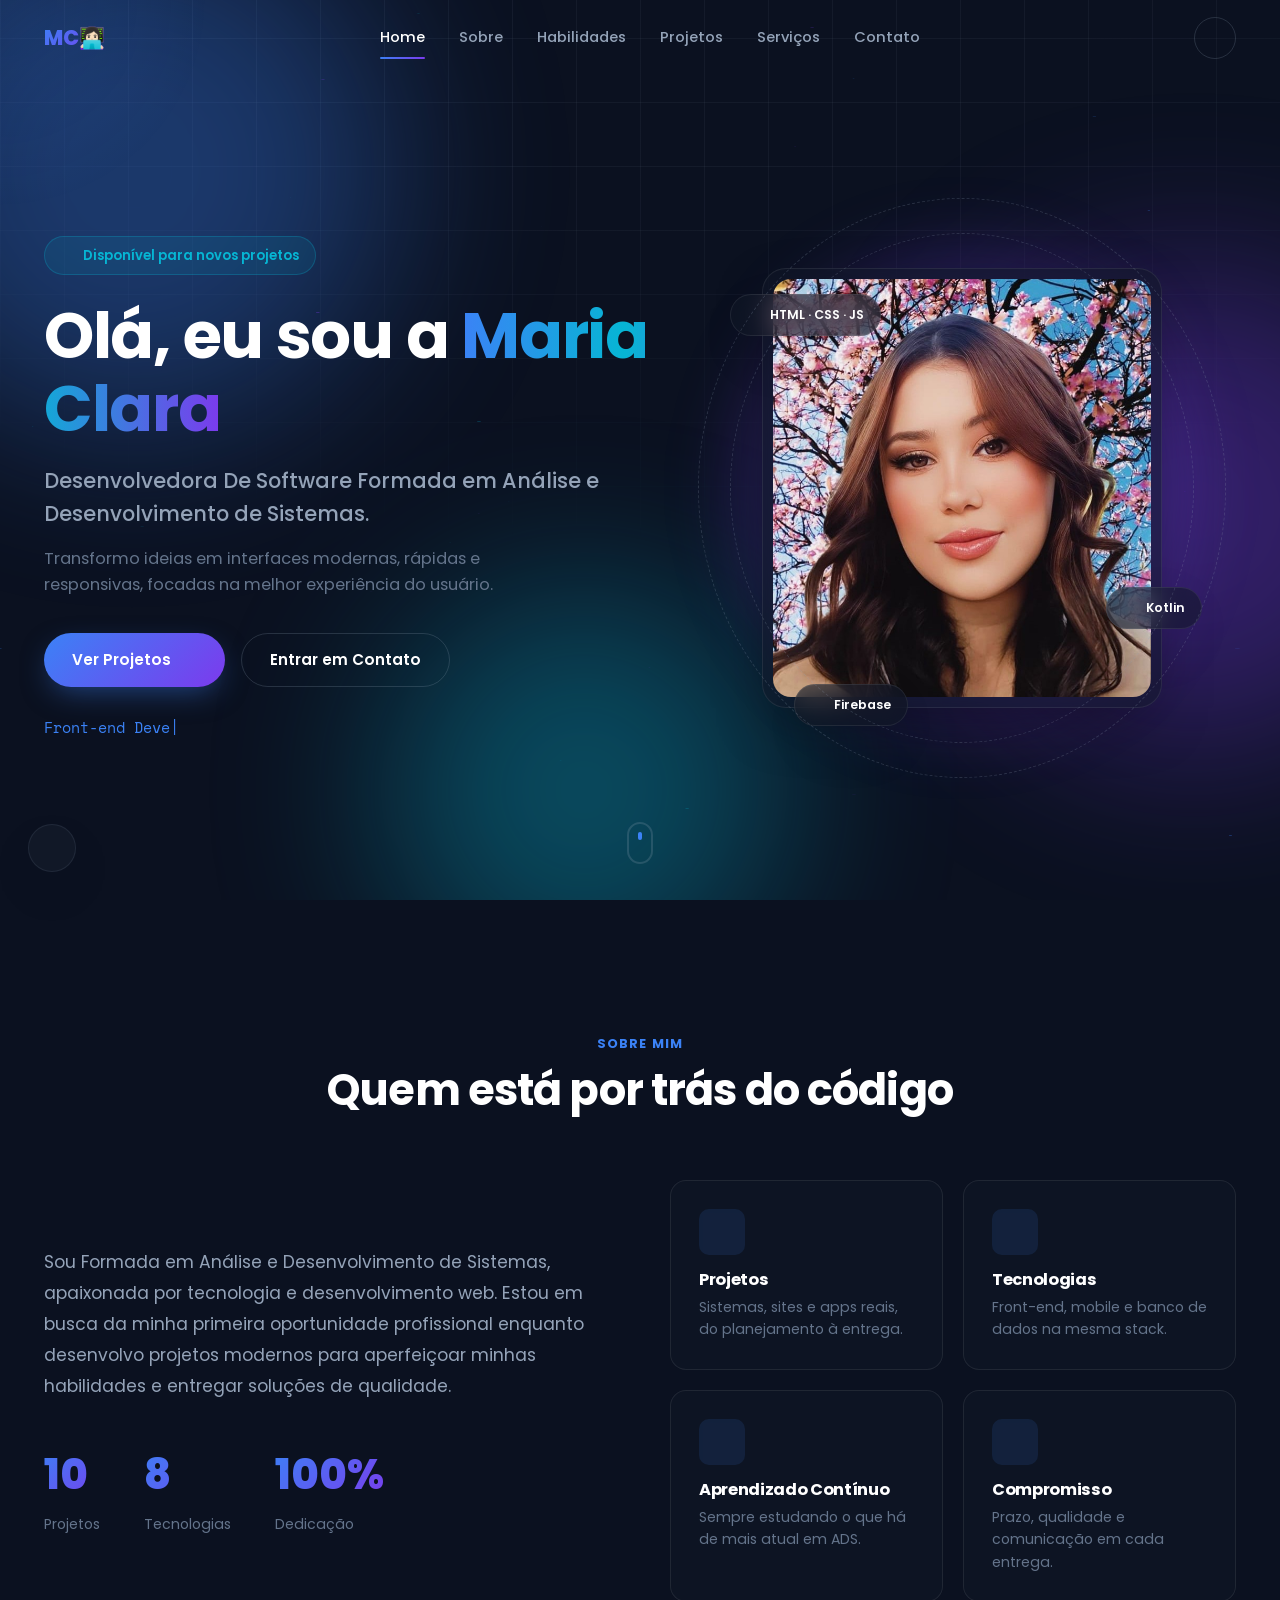
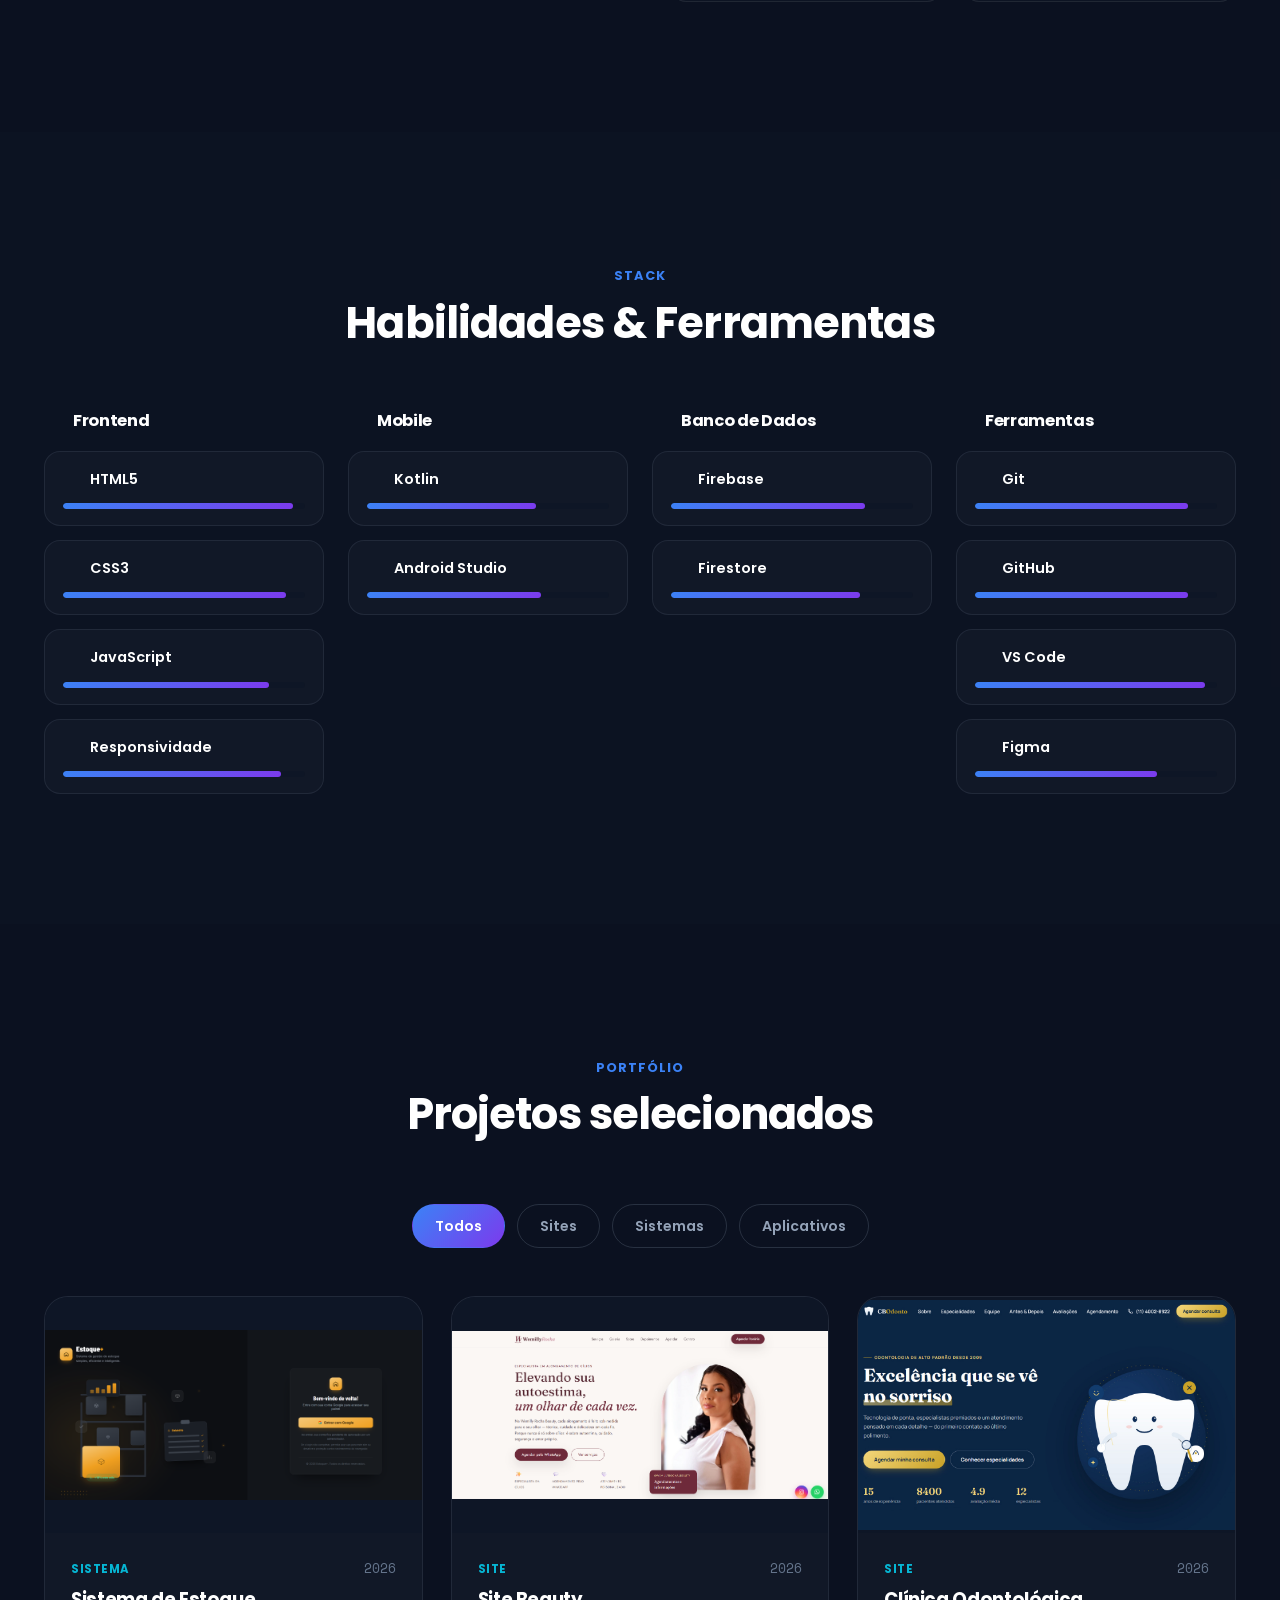
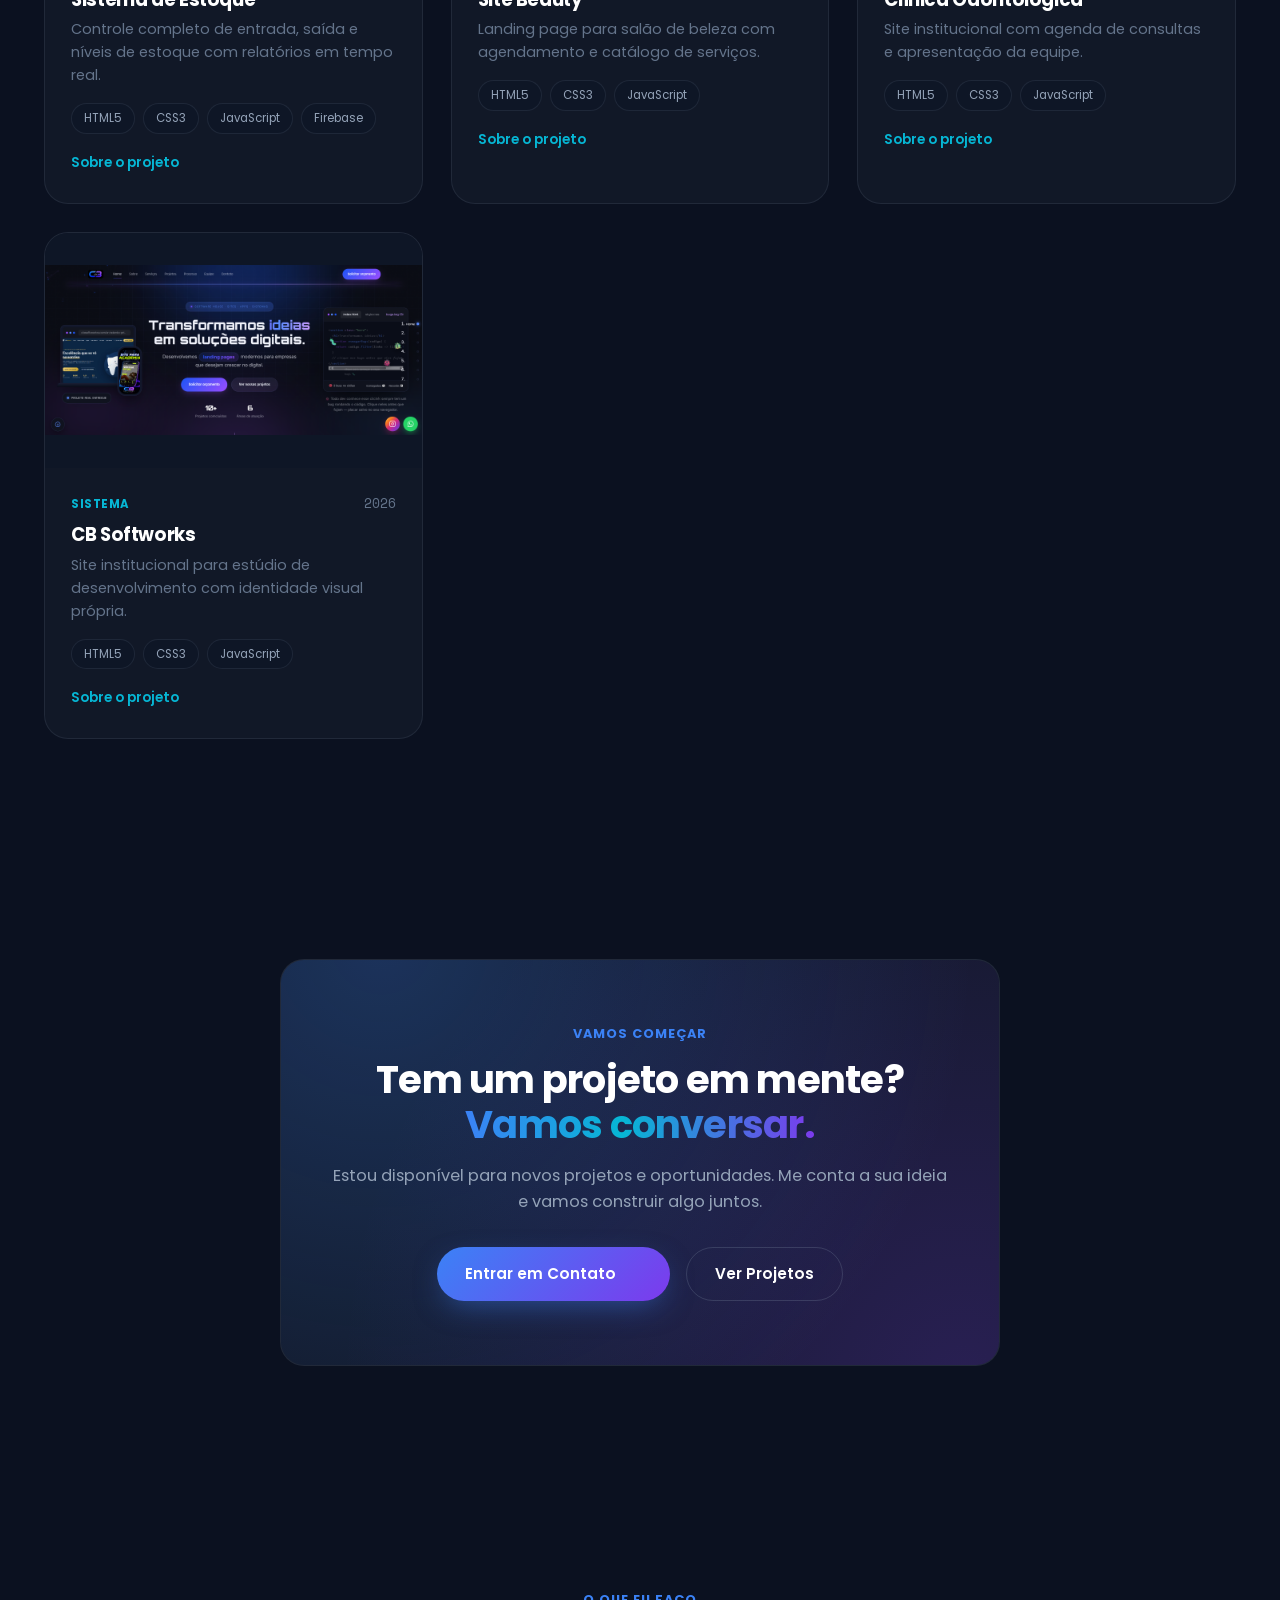
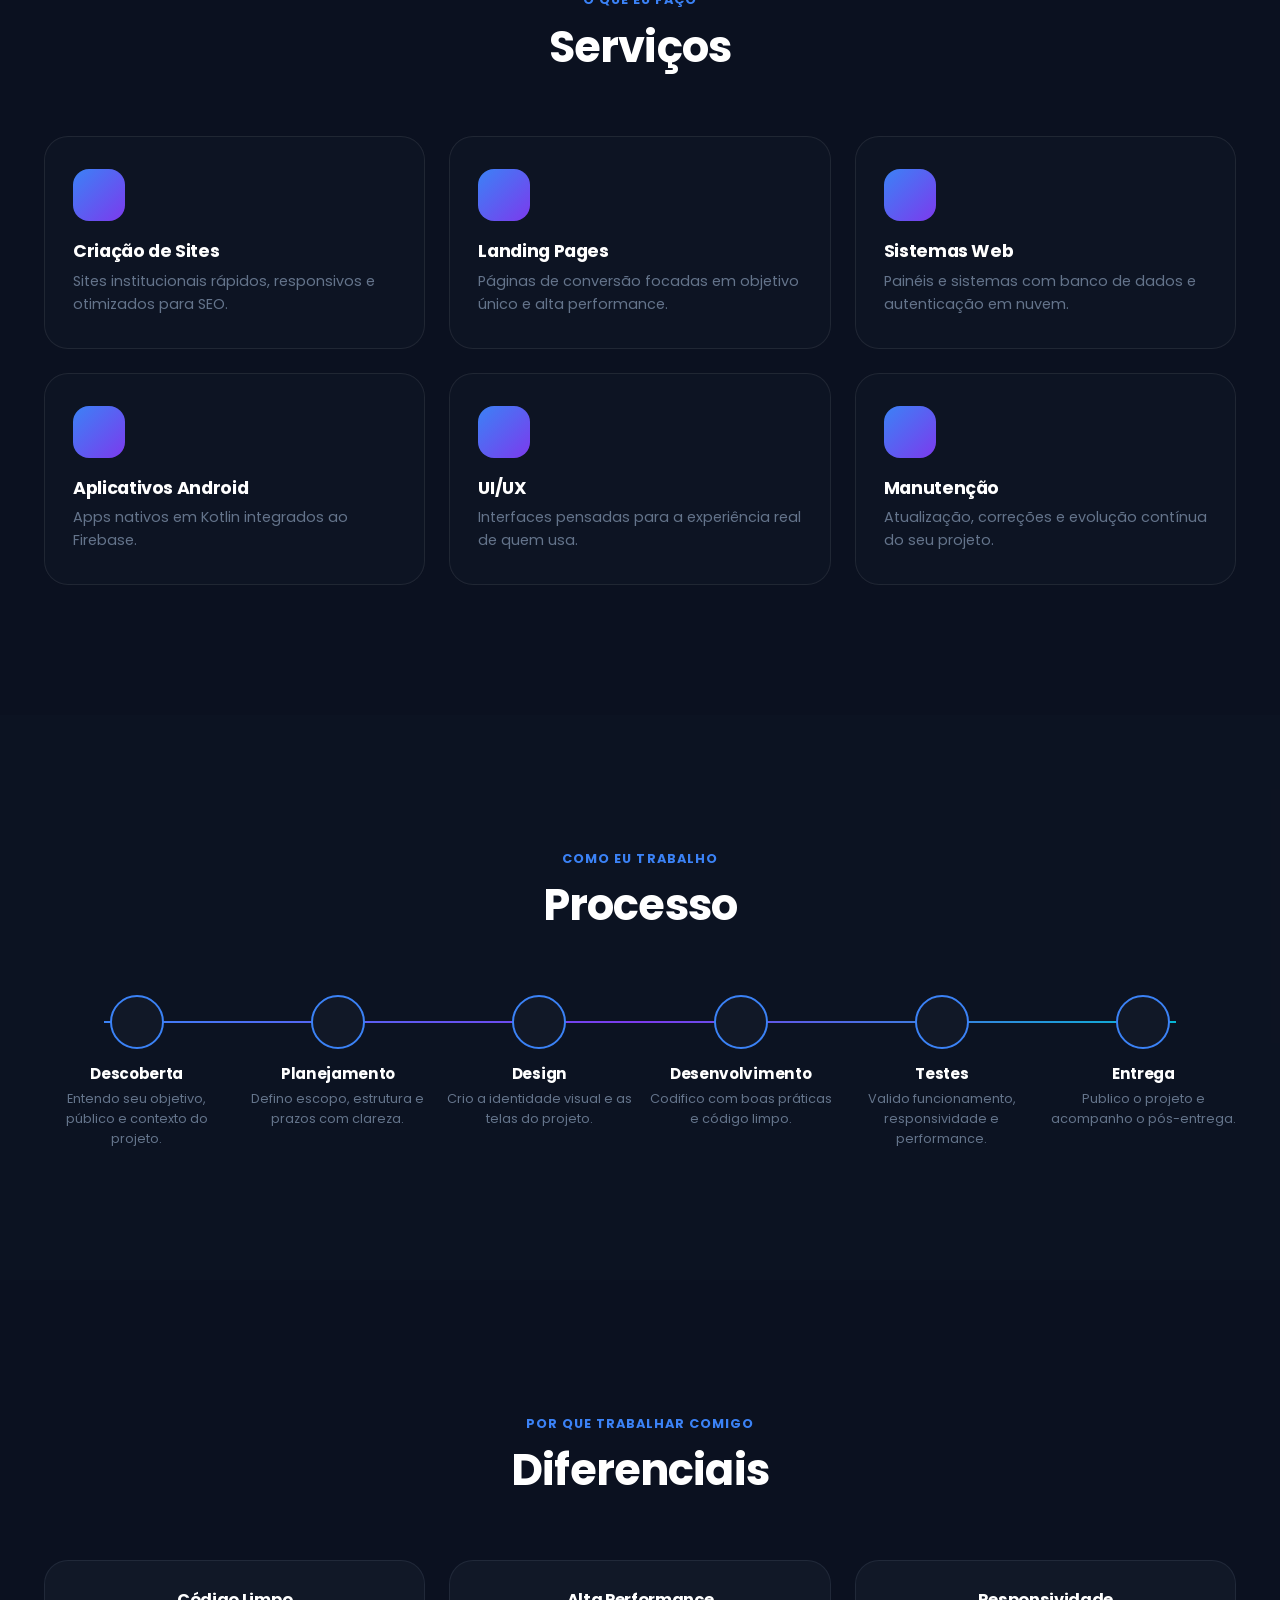
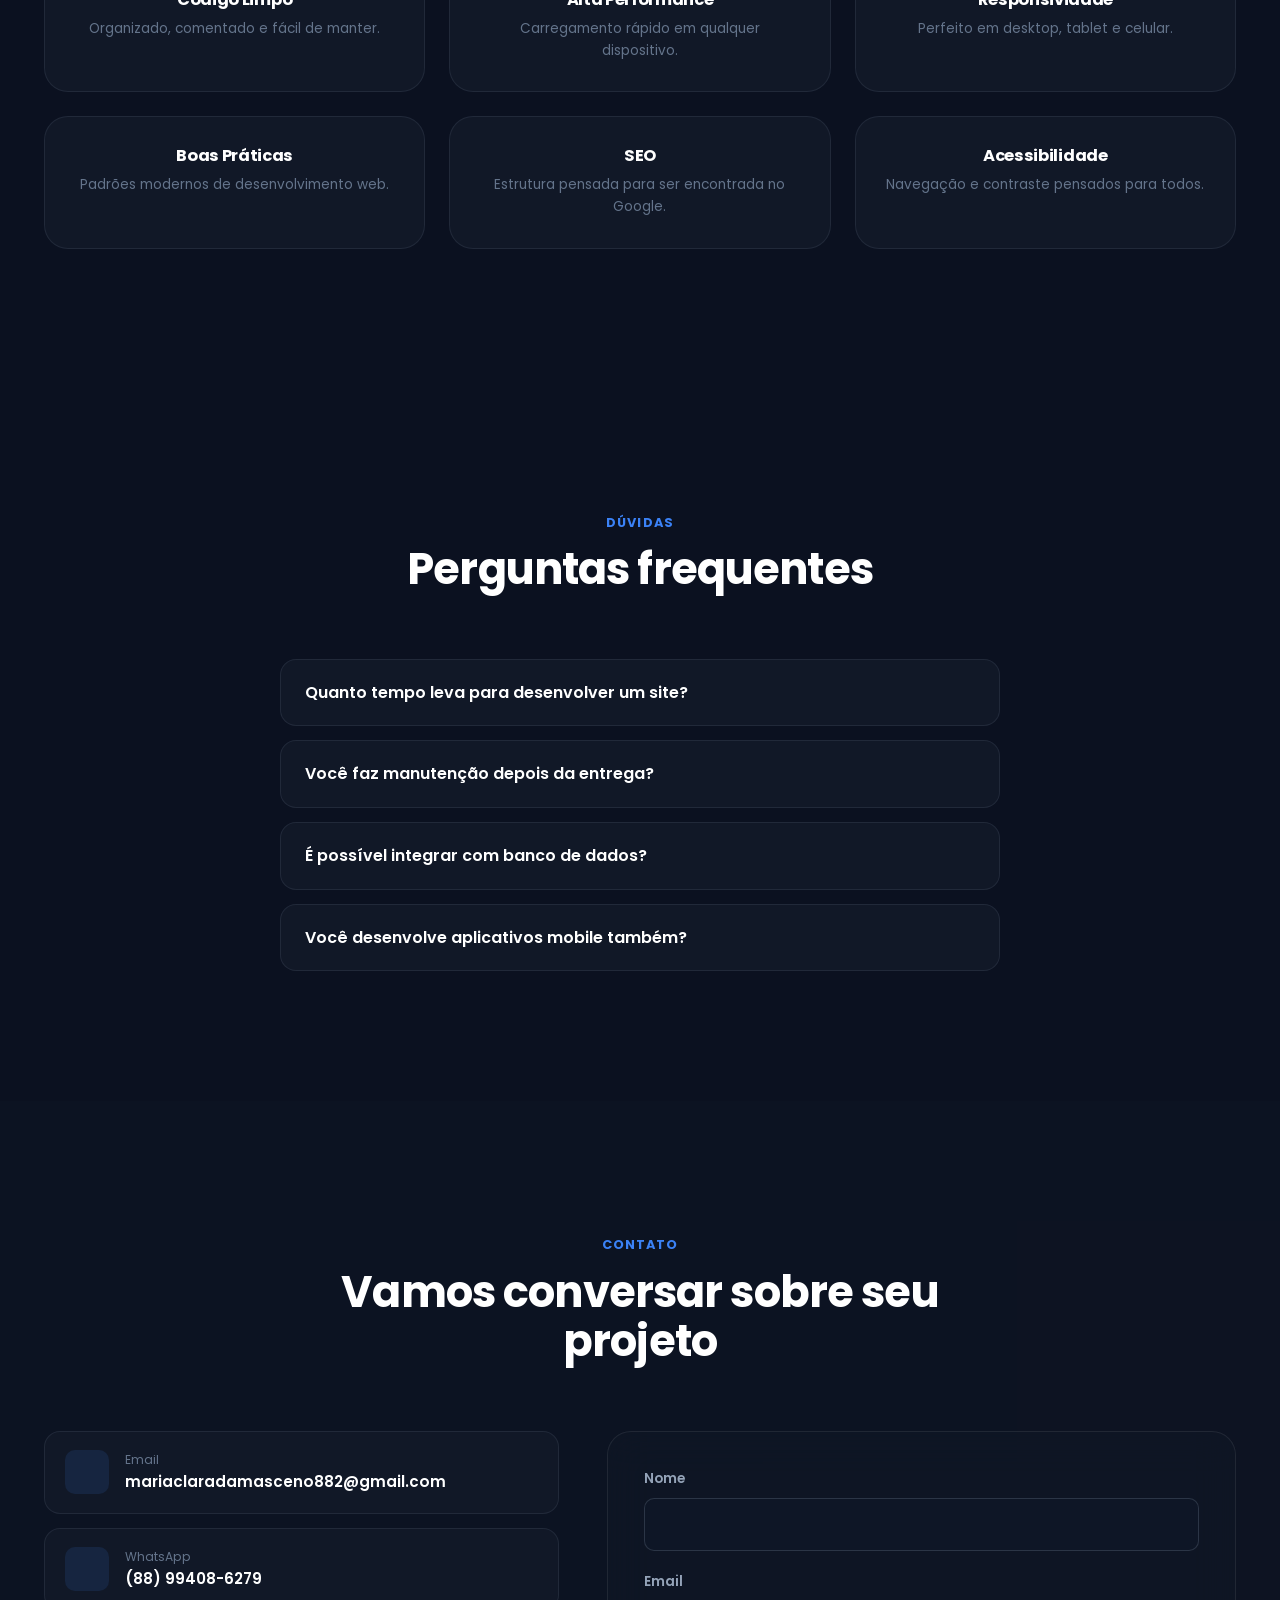
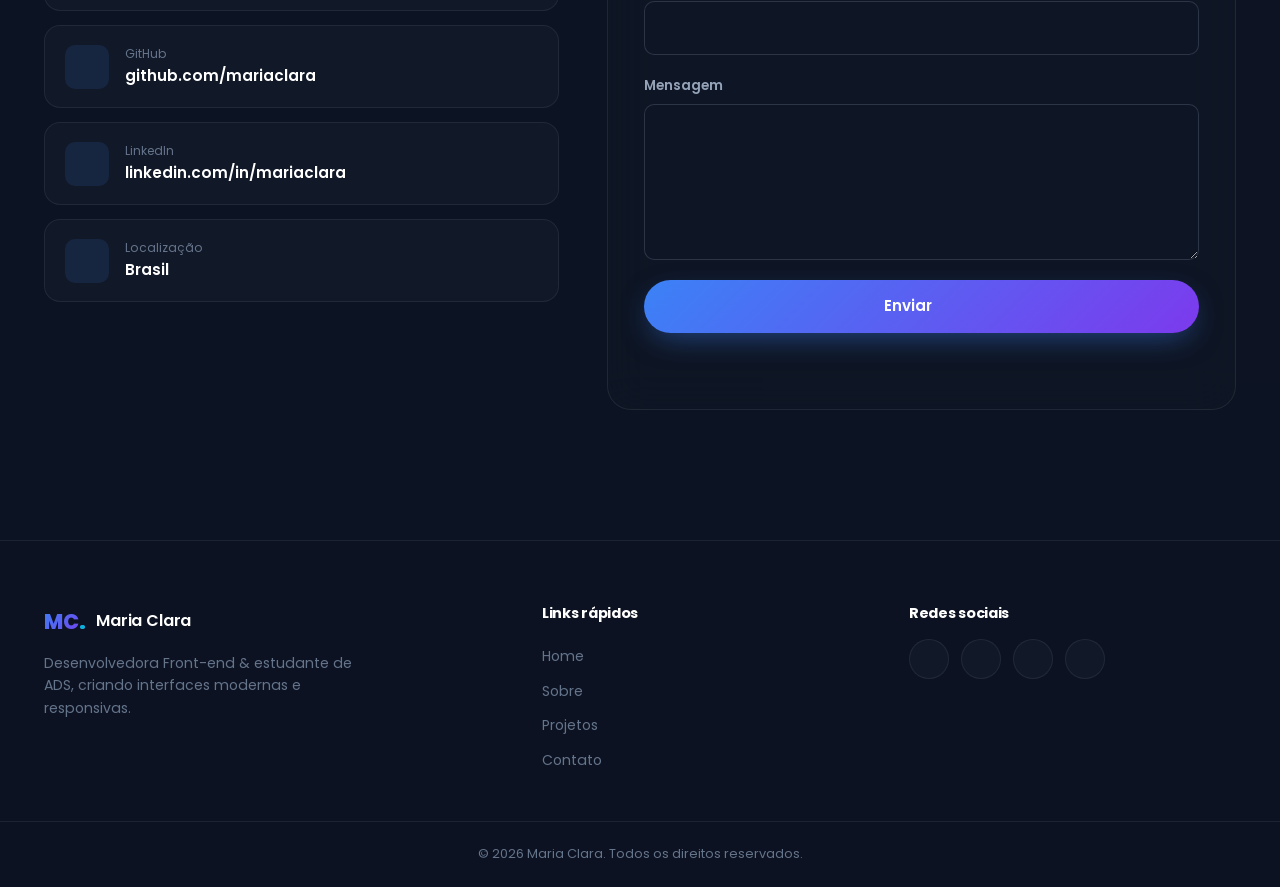
==== index.html @ 05963ed1 "Meu Portifolio" ====
<!DOCTYPE html>
<html lang="pt-BR">
<head>
<meta charset="UTF-8">
<meta name="viewport" content="width=device-width, initial-scale=1.0">
<title>Maria Clara | Desenvolvedora Front-end</title>
<meta name="description" content="Portfólio de Maria Clara, desenvolvedora Front-end e estudante de Análise e Desenvolvimento de Sistemas. Sites, sistemas web e aplicativos com código limpo e design moderno.">
<meta name="keywords" content="Maria Clara, desenvolvedora front-end, portfólio, HTML, CSS, JavaScript, ADS, desenvolvimento web">
<meta name="author" content="Maria Clara">

<!-- Open Graph -->
<meta property="og:title" content="Maria Clara | Desenvolvedora Front-end">
<meta property="og:description" content="Transformo ideias em interfaces modernas, rápidas e responsivas.">
<meta property="og:type" content="website">
<meta property="og:image" content="img/perfil.jpeg">

<!-- Favicon -->
<link rel="icon" type="image/svg+xml" href="data:image/svg+xml,<svg xmlns=%22http://www.w3.org/2000/svg%22 viewBox=%220 0 100 100%22><defs><linearGradient id=%22g%22 x1=%220%25%22 y1=%220%25%22 x2=%22100%25%22 y2=%22100%25%22><stop offset=%220%25%22 stop-color=%22%233B82F6%22/><stop offset=%22100%25%22 stop-color=%22%237C3AED%22/></linearGradient></defs><rect width=%22100%22 height=%22100%22 rx=%2224%22 fill=%22%230B1120%22/><text x=%2250%22 y=%2266%22 font-size=%2244%22 font-family=%22Poppins,Arial%22 font-weight=%22700%22 fill=%22url(%23g)%22 text-anchor=%22middle%22>MC</text></svg>">

<!-- Fonts -->
<link rel="preconnect" href="https://fonts.googleapis.com">
<link rel="preconnect" href="https://fonts.gstatic.com" crossorigin>
<link href="https://fonts.googleapis.com/css2?family=Poppins:wght@300;400;500;600;700;800&family=Space+Mono:wght@400;700&display=swap" rel="stylesheet">

<!-- Lucide Icons -->
<script src="https://unpkg.com/lucide@latest/dist/umd/lucide.js" defer></script>

<link rel="stylesheet" href="css/style.css">

<!-- Schema.org -->
<script type="application/ld+json">
{
  "@context": "https://schema.org",
  "@type": "Person",
  "name": "Maria Clara",
  "jobTitle": "Desenvolvedora De Software",
  "description": "Desenvolvedora De Software Formada em Análise e Desenvolvimento de Sistemas.",
  "url": "",
  "sameAs": []
}
</script>
</head>
<body>

<!-- ============ CURSOR GLOW (desktop) ============ -->
<div class="cursor-glow" id="cursorGlow" aria-hidden="true"></div>

<!-- ============ LOADER ============ -->
<div class="loader" id="loader" aria-hidden="true">
  <div class="loader-mark">MC</div>
</div>

<!-- ============ BACKGROUND FX (fixed, behind everything) ============ -->
<div class="bg-fx" aria-hidden="true">
  <div class="bg-grid"></div>
  <div class="bg-blob blob-blue"></div>
  <div class="bg-blob blob-purple"></div>
  <div class="bg-blob blob-cyan"></div>
  <canvas id="particles"></canvas>
</div>

<!-- ============ NAVBAR ============ -->
<header class="navbar" id="navbar">
  <div class="container navbar-inner">
    <a href="#home" class="logo" aria-label="Maria Clara - início">
      <span class="logo-mark">MC<span class="logo-dot">👩🏻‍💻</span></span>
    </a>

    <nav class="nav-menu" id="navMenu" aria-label="Navegação principal">
      <a href="#home" class="nav-link active">Home</a>
      <a href="#sobre" class="nav-link">Sobre</a>
      <a href="#habilidades" class="nav-link">Habilidades</a>
      <a href="#projetos" class="nav-link">Projetos</a>
      <a href="#servicos" class="nav-link">Serviços</a>
      <a href="#contato" class="nav-link">Contato</a>
    </nav>

    <div class="navbar-actions">
      <button class="theme-toggle" id="themeToggle" aria-label="Alternar tema claro/escuro">
        <i data-lucide="moon" class="icon-moon"></i>
        <i data-lucide="sun" class="icon-sun"></i>
      </button>
      <a href="#contato" class="btn btn-primary btn-nav">Vamos Conversar</a>
      <button class="menu-toggle" id="menuToggle" aria-label="Abrir menu" aria-expanded="false">
        <span></span><span></span><span></span>
      </button>
    </div>
  </div>
</header>

<!-- ============ MOBILE MENU OVERLAY ============ -->
<div class="mobile-menu" id="mobileMenu">
  <nav aria-label="Navegação mobile">
    <a href="#home" class="mobile-link">Home</a>
    <a href="#sobre" class="mobile-link">Sobre</a>
    <a href="#habilidades" class="mobile-link">Habilidades</a>
    <a href="#projetos" class="mobile-link">Projetos</a>
    <a href="#servicos" class="mobile-link">Serviços</a>
    <a href="#contato" class="mobile-link">Contato</a>
    <a href="#contato" class="btn btn-primary mobile-cta">Vamos Conversar</a>
  </nav>
</div>

<main>

<!-- ============ HERO ============ -->
<section class="hero" id="home">
  <div class="container hero-inner">
    <div class="hero-content" data-reveal>
      <span class="eyebrow"><i data-lucide="sparkles"></i> Disponível para novos projetos</span>
      <h1 class="hero-title">
        Olá, eu sou a <span class="text-gradient"> Maria Clara</span>
      </h1>
      <p class="hero-subtitle">Desenvolvedora De Software Formada em Análise e Desenvolvimento de Sistemas.</p>
      <p class="hero-text">Transformo ideias em interfaces modernas, rápidas e responsivas, focadas na melhor experiência do usuário.</p>
      <div class="hero-actions">
        <a href="#projetos" class="btn btn-primary">Ver Projetos <i data-lucide="arrow-right"></i></a>
        <a href="#contato" class="btn btn-ghost">Entrar em Contato</a>
      </div>
      <div class="hero-tags">
        <span class="typing-line"><span id="typingText"></span><span class="cursor-blink">|</span></span>
      </div>
    </div>

    <div class="hero-visual" data-reveal data-reveal-delay="150">
      <div class="hero-photo-wrap">
        <div class="hero-photo-glow"></div>
        <div class="hero-photo-card glass">
          <img src="img/perfil.jpeg" alt="Foto de Maria Clara, desenvolvedora Front-end" class="hero-photo" loading="eager">
        </div>
        <div class="float-chip chip-1"><i data-lucide="code-2"></i><span>HTML · CSS · JS</span></div>
        <div class="float-chip chip-2"><i data-lucide="smartphone"></i><span>Kotlin</span></div>
        <div class="float-chip chip-3"><i data-lucide="database"></i><span>Firebase</span></div>
        <div class="orbit-ring ring-1"></div>
        <div class="orbit-ring ring-2"></div>
      </div>
    </div>
  </div>

  <a href="#sobre" class="scroll-cue" aria-label="Rolar para baixo">
    <span></span>
  </a>
</section>

<!-- ============ SOBRE ============ -->
<section class="section" id="sobre">
  <div class="container">
    <div class="section-head" data-reveal>
      <span class="section-eyebrow">Sobre mim</span>
      <h2 class="section-title">Quem está por trás do código</h2>
    </div>

    <div class="about-grid">
      <div class="about-text" data-reveal>
        <p>Sou Formada em Análise e Desenvolvimento de Sistemas, apaixonada por tecnologia e desenvolvimento web. Estou em busca da minha primeira oportunidade profissional enquanto desenvolvo projetos modernos para aperfeiçoar minhas habilidades e entregar soluções de qualidade.</p>
        <div class="about-stats">
          <div class="stat-item">
            <span class="stat-number" data-count="10">0</span>
            <span class="stat-label">Projetos</span>
          </div>
          <div class="stat-item">
            <span class="stat-number" data-count="8">0</span>
            <span class="stat-label">Tecnologias</span>
          </div>
          <div class="stat-item">
            <span class="stat-number" data-count="100" data-suffix="%">0</span>
            <span class="stat-label">Dedicação</span>
          </div>
        </div>
      </div>

      <div class="about-cards" data-reveal data-reveal-delay="150">
        <div class="about-card glass">
          <div class="about-card-icon"><i data-lucide="folder-kanban"></i></div>
          <h3>Projetos</h3>
          <p>Sistemas, sites e apps reais, do planejamento à entrega.</p>
        </div>
        <div class="about-card glass">
          <div class="about-card-icon"><i data-lucide="layers"></i></div>
          <h3>Tecnologias</h3>
          <p>Front-end, mobile e banco de dados na mesma stack.</p>
        </div>
        <div class="about-card glass">
          <div class="about-card-icon"><i data-lucide="graduation-cap"></i></div>
          <h3>Aprendizado Contínuo</h3>
          <p>Sempre estudando o que há de mais atual em ADS.</p>
        </div>
        <div class="about-card glass">
          <div class="about-card-icon"><i data-lucide="target"></i></div>
          <h3>Compromisso</h3>
          <p>Prazo, qualidade e comunicação em cada entrega.</p>
        </div>
      </div>
    </div>
  </div>
</section>

<!-- ============ HABILIDADES ============ -->
<section class="section section-alt" id="habilidades">
  <div class="container">
    <div class="section-head" data-reveal>
      <span class="section-eyebrow">Stack</span>
      <h2 class="section-title">Habilidades &amp; Ferramentas</h2>
    </div>

    <div class="skills-grid">

      <div class="skill-category" data-reveal>
        <h3 class="skill-cat-title"><i data-lucide="layout-template"></i> Frontend</h3>
        <div class="skill-list">
          <div class="skill-card">
            <div class="skill-card-top"><i data-lucide="file-code-2"></i><span>HTML5</span></div>
            <div class="progress-track"><div class="progress-fill" data-progress="95"></div></div>
          </div>
          <div class="skill-card">
            <div class="skill-card-top"><i data-lucide="palette"></i><span>CSS3</span></div>
            <div class="progress-track"><div class="progress-fill" data-progress="92"></div></div>
          </div>
          <div class="skill-card">
            <div class="skill-card-top"><i data-lucide="braces"></i><span>JavaScript</span></div>
            <div class="progress-track"><div class="progress-fill" data-progress="85"></div></div>
          </div>
          <div class="skill-card">
            <div class="skill-card-top"><i data-lucide="tablet-smartphone"></i><span>Responsividade</span></div>
            <div class="progress-track"><div class="progress-fill" data-progress="90"></div></div>
          </div>
        </div>
      </div>

      <div class="skill-category" data-reveal data-reveal-delay="100">
        <h3 class="skill-cat-title"><i data-lucide="smartphone"></i> Mobile</h3>
        <div class="skill-list">
          <div class="skill-card">
            <div class="skill-card-top"><i data-lucide="cup-soda"></i><span>Kotlin</span></div>
            <div class="progress-track"><div class="progress-fill" data-progress="70"></div></div>
          </div>
          <div class="skill-card">
            <div class="skill-card-top"><i data-lucide="app-window"></i><span>Android Studio</span></div>
            <div class="progress-track"><div class="progress-fill" data-progress="72"></div></div>
          </div>
        </div>
      </div>

      <div class="skill-category" data-reveal data-reveal-delay="200">
        <h3 class="skill-cat-title"><i data-lucide="database"></i> Banco de Dados</h3>
        <div class="skill-list">
          <div class="skill-card">
            <div class="skill-card-top"><i data-lucide="flame"></i><span>Firebase</span></div>
            <div class="progress-track"><div class="progress-fill" data-progress="80"></div></div>
          </div>
          <div class="skill-card">
            <div class="skill-card-top"><i data-lucide="database-zap"></i><span>Firestore</span></div>
            <div class="progress-track"><div class="progress-fill" data-progress="78"></div></div>
          </div>
        </div>
      </div>

      <div class="skill-category" data-reveal data-reveal-delay="300">
        <h3 class="skill-cat-title"><i data-lucide="wrench"></i> Ferramentas</h3>
        <div class="skill-list">
          <div class="skill-card">
            <div class="skill-card-top"><i data-lucide="git-branch"></i><span>Git</span></div>
            <div class="progress-track"><div class="progress-fill" data-progress="88"></div></div>
          </div>
          <div class="skill-card">
            <div class="skill-card-top"><i data-lucide="github"></i><span>GitHub</span></div>
            <div class="progress-track"><div class="progress-fill" data-progress="88"></div></div>
          </div>
          <div class="skill-card">
            <div class="skill-card-top"><i data-lucide="code"></i><span>VS Code</span></div>
            <div class="progress-track"><div class="progress-fill" data-progress="95"></div></div>
          </div>
          <div class="skill-card">
            <div class="skill-card-top"><i data-lucide="figma"></i><span>Figma</span></div>
            <div class="progress-track"><div class="progress-fill" data-progress="75"></div></div>
          </div>
        </div>
      </div>

    </div>
  </div>
</section>

<!-- ============ PROJETOS ============ -->
<section class="section" id="projetos">
  <div class="container">
    <div class="section-head" data-reveal>
      <span class="section-eyebrow">Portfólio</span>
      <h2 class="section-title">Projetos selecionados</h2>
    </div>

    <div class="filters" data-reveal role="tablist" aria-label="Filtrar projetos">
      <button class="filter-btn active" data-filter="todos">Todos</button>
      <button class="filter-btn" data-filter="sites">Sites</button>
      <button class="filter-btn" data-filter="sistemas">Sistemas</button>
      <button class="filter-btn" data-filter="apps">Aplicativos</button>
    </div>

    <div class="projects-grid" id="projectsGrid">

      <article class="project-card" data-category="sistemas" data-reveal data-project="0">
        <div class="project-media">
          <img src="img/projetos/sistema-estoque.png" alt="Print do Sistema de Estoque" class="project-img" loading="lazy">        </div>
        <div class="project-info">
          <div class="project-top">
            <span class="project-tag">Sistema</span>
            <span class="project-year">2026</span>
          </div>
          <h3>Sistema de Estoque</h3>
          <p>Controle completo de entrada, saída e níveis de estoque com relatórios em tempo real.</p>
          <div class="project-tech">
            <span>HTML5</span><span>CSS3</span><span>JavaScript</span><span>Firebase</span>
          </div>
          <button class="project-details-btn" data-open-modal="0">
            Sobre o projeto <i data-lucide="arrow-up-right"></i>
          </button>
        </div>
      </article>


      <article class="project-card" data-category="sites" data-reveal data-reveal-delay="160" data-project="2">
        <div class="project-media">
          <img src="img/projetos/site-beauty.png" alt="Print do Site Beauty" class="project-img" loading="lazy">        </div>
        <div class="project-info">
          <div class="project-top">
            <span class="project-tag">Site</span>
            <span class="project-year">2026</span>
          </div>
          <h3>Site Beauty</h3>
          <p>Landing page para salão de beleza com agendamento e catálogo de serviços.</p>
          <div class="project-tech">
            <span>HTML5</span><span>CSS3</span><span>JavaScript</span>
          </div>
          <button class="project-details-btn" data-open-modal="2">
            Sobre o projeto <i data-lucide="arrow-up-right"></i>
          </button>
        </div>
      </article>

      <article class="project-card" data-category="sites" data-reveal data-project="3">
        <div class="project-media">
          <img src="img/projetos/clinica-odontologica.jpeg" alt="Print do site da Clínica Odontológica" class="project-img" loading="lazy">        </div>
        <div class="project-info">
          <div class="project-top">
            <span class="project-tag">Site</span>
            <span class="project-year">2026</span>
          </div>
          <h3>Clínica Odontológica</h3>
          <p>Site institucional com agenda de consultas e apresentação da equipe.</p>
          <div class="project-tech">
            <span>HTML5</span><span>CSS3</span><span>JavaScript</span>
          </div>
          <button class="project-details-btn" data-open-modal="3">
            Sobre o projeto <i data-lucide="arrow-up-right"></i>
          </button>
        </div>
      </article>

      <article class="project-card" data-category="sistemas" data-reveal data-reveal-delay="80" data-project="4">
        <div class="project-media">
          <img src="img/projetos/cbsoftworks.png" alt="Print do projeto CB Softworks" class="project-img" loading="lazy">        </div>
        <div class="project-info">
          <div class="project-top">
            <span class="project-tag">Sistema</span>
            <span class="project-year">2026</span>
          </div>
          <h3>CB Softworks</h3>
          <p>Site institucional para estúdio de desenvolvimento com identidade visual própria.</p>
          <div class="project-tech">
            <span>HTML5</span><span>CSS3</span><span>JavaScript</span>
          </div>
          <button class="project-details-btn" data-open-modal="4">
            Sobre o projeto <i data-lucide="arrow-up-right"></i>
          </button>
        </div>
      </article>

    </div>
  </div>
</section>

<!-- ============ MODAL — SOBRE O PROJETO ============ -->
<div class="project-modal" id="projectModal" aria-hidden="true">
  <div class="project-modal-backdrop" data-close-modal></div>
  <div class="project-modal-content glass" role="dialog" aria-modal="true" aria-labelledby="modalTitle">
    <button class="project-modal-close" data-close-modal aria-label="Fechar">
      <i data-lucide="x"></i>
    </button>
    <div class="project-modal-media">
      <img src="" alt="" id="modalImage">
    </div>
    <div class="project-modal-body">
      <div class="project-top">
        <span class="project-tag" id="modalTag">Sistema</span>
        <span class="project-year" id="modalYear">2026</span>
      </div>
      <h3 id="modalTitle">Título do projeto</h3>
      <p id="modalFullDesc">Descrição completa do projeto.</p>
      <div class="project-tech" id="modalTech"></div>
    </div>
  </div>
</div>


<!-- ============ CTA — VAMOS TRABALHAR JUNTOS ============ -->
<section class="cta-banner" id="cta">
  <div class="container">
    <div class="cta-content" data-reveal>
      <span class="section-eyebrow">Vamos começar</span>
      <h2>Tem um projeto em mente? <span class="text-gradient">Vamos conversar.</span></h2>
      <p>Estou disponível para novos projetos e oportunidades. Me conta a sua ideia e vamos construir algo juntos.</p>
      <div class="cta-actions">
        <a href="#contato" class="btn btn-primary">Entrar em Contato <i data-lucide="arrow-right"></i></a>
        <a href="#projetos" class="btn btn-ghost">Ver Projetos</a>
      </div>
    </div>
  </div>
</section>

<!-- ============ SERVIÇOS ============ -->
<section class="section" id="servicos">
  <div class="container">
    <div class="section-head" data-reveal>
      <span class="section-eyebrow">O que eu faço</span>
      <h2 class="section-title">Serviços</h2>
    </div>

    <div class="services-grid">
      <div class="service-card glass" data-reveal>
        <div class="service-icon"><i data-lucide="globe"></i></div>
        <h3>Criação de Sites</h3>
        <p>Sites institucionais rápidos, responsivos e otimizados para SEO.</p>
      </div>
      <div class="service-card glass" data-reveal data-reveal-delay="80">
        <div class="service-icon"><i data-lucide="rocket"></i></div>
        <h3>Landing Pages</h3>
        <p>Páginas de conversão focadas em objetivo único e alta performance.</p>
      </div>
      <div class="service-card glass" data-reveal data-reveal-delay="160">
        <div class="service-icon"><i data-lucide="server"></i></div>
        <h3>Sistemas Web</h3>
        <p>Painéis e sistemas com banco de dados e autenticação em nuvem.</p>
      </div>
      <div class="service-card glass" data-reveal data-reveal-delay="240">
        <div class="service-icon"><i data-lucide="smartphone"></i></div>
        <h3>Aplicativos Android</h3>
        <p>Apps nativos em Kotlin integrados ao Firebase.</p>
      </div>
      <div class="service-card glass" data-reveal>
        <div class="service-icon"><i data-lucide="pen-tool"></i></div>
        <h3>UI/UX</h3>
        <p>Interfaces pensadas para a experiência real de quem usa.</p>
      </div>
      <div class="service-card glass" data-reveal data-reveal-delay="80">
        <div class="service-icon"><i data-lucide="settings"></i></div>
        <h3>Manutenção</h3>
        <p>Atualização, correções e evolução contínua do seu projeto.</p>
      </div>
    </div>
  </div>
</section>

<!-- ============ PROCESSO ============ -->
<section class="section section-alt" id="processo">
  <div class="container">
    <div class="section-head" data-reveal>
      <span class="section-eyebrow">Como eu trabalho</span>
      <h2 class="section-title">Processo</h2>
    </div>

    <div class="process-track">
      <div class="process-line" aria-hidden="true"></div>
      <div class="process-step" data-reveal>
        <div class="process-icon"><i data-lucide="search"></i></div>
        <h3>Descoberta</h3>
        <p>Entendo seu objetivo, público e contexto do projeto.</p>
      </div>
      <div class="process-step" data-reveal data-reveal-delay="80">
        <div class="process-icon"><i data-lucide="clipboard-list"></i></div>
        <h3>Planejamento</h3>
        <p>Defino escopo, estrutura e prazos com clareza.</p>
      </div>
      <div class="process-step" data-reveal data-reveal-delay="160">
        <div class="process-icon"><i data-lucide="pen-tool"></i></div>
        <h3>Design</h3>
        <p>Crio a identidade visual e as telas do projeto.</p>
      </div>
      <div class="process-step" data-reveal data-reveal-delay="240">
        <div class="process-icon"><i data-lucide="code-2"></i></div>
        <h3>Desenvolvimento</h3>
        <p>Codifico com boas práticas e código limpo.</p>
      </div>
      <div class="process-step" data-reveal data-reveal-delay="320">
        <div class="process-icon"><i data-lucide="bug"></i></div>
        <h3>Testes</h3>
        <p>Valido funcionamento, responsividade e performance.</p>
      </div>
      <div class="process-step" data-reveal data-reveal-delay="400">
        <div class="process-icon"><i data-lucide="package-check"></i></div>
        <h3>Entrega</h3>
        <p>Publico o projeto e acompanho o pós-entrega.</p>
      </div>
    </div>
  </div>
</section>

<!-- ============ DIFERENCIAIS ============ -->
<section class="section" id="diferenciais">
  <div class="container">
    <div class="section-head" data-reveal>
      <span class="section-eyebrow">Por que trabalhar comigo</span>
      <h2 class="section-title">Diferenciais</h2>
    </div>

    <div class="diff-grid">
      <div class="diff-card" data-reveal>
        <i data-lucide="code" class="diff-icon"></i>
        <h3>Código Limpo</h3>
        <p>Organizado, comentado e fácil de manter.</p>
      </div>
      <div class="diff-card" data-reveal data-reveal-delay="60">
        <i data-lucide="zap" class="diff-icon"></i>
        <h3>Alta Performance</h3>
        <p>Carregamento rápido em qualquer dispositivo.</p>
      </div>
      <div class="diff-card" data-reveal data-reveal-delay="120">
        <i data-lucide="tablet-smartphone" class="diff-icon"></i>
        <h3>Responsividade</h3>
        <p>Perfeito em desktop, tablet e celular.</p>
      </div>
      <div class="diff-card" data-reveal data-reveal-delay="180">
        <i data-lucide="shield-check" class="diff-icon"></i>
        <h3>Boas Práticas</h3>
        <p>Padrões modernos de desenvolvimento web.</p>
      </div>
      <div class="diff-card" data-reveal data-reveal-delay="240">
        <i data-lucide="trending-up" class="diff-icon"></i>
        <h3>SEO</h3>
        <p>Estrutura pensada para ser encontrada no Google.</p>
      </div>
      <div class="diff-card" data-reveal data-reveal-delay="300">
        <i data-lucide="accessibility" class="diff-icon"></i>
        <h3>Acessibilidade</h3>
        <p>Navegação e contraste pensados para todos.</p>
      </div>
    </div>
  </div>
</section>

<!-- ============ FAQ ============ -->
<section class="section" id="faq">
  <div class="container">
    <div class="section-head" data-reveal>
      <span class="section-eyebrow">Dúvidas</span>
      <h2 class="section-title">Perguntas frequentes</h2>
    </div>

    <div class="faq-list" data-reveal>
      <div class="faq-item">
        <button class="faq-question" aria-expanded="false">
          <span>Quanto tempo leva para desenvolver um site?</span>
          <i data-lucide="chevron-down"></i>
        </button>
        <div class="faq-answer"><p>Depende do escopo, mas landing pages costumam ficar prontas em 1 a 2 semanas, e sistemas mais completos entre 3 e 6 semanas.</p></div>
      </div>
      <div class="faq-item">
        <button class="faq-question" aria-expanded="false">
          <span>Você faz manutenção depois da entrega?</span>
          <i data-lucide="chevron-down"></i>
        </button>
        <div class="faq-answer"><p>Sim, ofereço suporte e manutenção contínua para ajustes, atualizações e novas funcionalidades.</p></div>
      </div>
      <div class="faq-item">
        <button class="faq-question" aria-expanded="false">
          <span>É possível integrar com banco de dados?</span>
          <i data-lucide="chevron-down"></i>
        </button>
        <div class="faq-answer"><p>Sim, trabalho com Firebase e Firestore para autenticação, armazenamento e dados em tempo real.</p></div>
      </div>
      <div class="faq-item">
        <button class="faq-question" aria-expanded="false">
          <span>Você desenvolve aplicativos mobile também?</span>
          <i data-lucide="chevron-down"></i>
        </button>
        <div class="faq-answer"><p>Sim, desenvolvo aplicativos Android nativos com Kotlin e Android Studio.</p></div>
      </div>
    </div>
  </div>
</section>

<!-- ============ CONTATO ============ -->
<section class="section section-alt" id="contato">
  <div class="container">
    <div class="section-head" data-reveal>
      <span class="section-eyebrow">Contato</span>
      <h2 class="section-title">Vamos conversar sobre seu projeto</h2>
    </div>

    <div class="contact-grid">
      <div class="contact-info" data-reveal>
        <a href="mailto:mariaclara@email.com" class="contact-item">
          <div class="contact-icon"><i data-lucide="mail"></i></div>
          <div><span>Email</span><strong>mariaclaradamasceno882@gmail.com</strong></div>
        </a>
        <a href="https://wa.me/5588994086279" target="_blank" rel="noopener" class="contact-item">
          <div class="contact-icon"><i data-lucide="message-circle"></i></div>
          <div><span>WhatsApp</span><strong>(88) 99408-6279</strong></div>
        </a>
        <a href="https://github.com/Clara098-hash" target="_blank" rel="noopener" class="contact-item">
          <div class="contact-icon"><i data-lucide="github"></i></div>
          <div><span>GitHub</span><strong>github.com/mariaclara</strong></div>
        </a>
        <a href="https://www.linkedin.com/in/maria-clara-862a65324/" target="_blank" rel="noopener" class="contact-item">
          <div class="contact-icon"><i data-lucide="linkedin"></i></div>
          <div><span>LinkedIn</span><strong>linkedin.com/in/mariaclara</strong></div>
        </a>
        <div class="contact-item contact-item-static">
          <div class="contact-icon"><i data-lucide="map-pin"></i></div>
          <div><span>Localização</span><strong>Brasil</strong></div>
        </div>
      </div>

      <form class="contact-form glass" id="contactForm" data-reveal data-reveal-delay="150">
        <div class="form-group">
          <label for="name">Nome</label>
          <input type="text" id="name" name="name" required autocomplete="name">
        </div>
        <div class="form-group">
          <label for="email">Email</label>
          <input type="email" id="email" name="email" required autocomplete="email">
        </div>
        <div class="form-group">
          <label for="message">Mensagem</label>
          <textarea id="message" name="message" rows="5" required></textarea>
        </div>
        <button type="submit" class="btn btn-primary form-submit">
          <span class="btn-text">Enviar</span>
          <i data-lucide="send"></i>
        </button>
        <p class="form-feedback" id="formFeedback" role="status" aria-live="polite"></p>
      </form>
    </div>
  </div>
</section>

</main>

<!-- ============ RODAPÉ ============ -->
<footer class="footer">
  <div class="container footer-inner">
    <div class="footer-brand">
      <a href="#home" class="logo">
        <span class="logo-mark">MC<span class="logo-dot">.</span></span>
        <span class="logo-text">Maria Clara</span>
      </a>
      <p>Desenvolvedora Front-end &amp; estudante de ADS, criando interfaces modernas e responsivas.</p>
    </div>

    <div class="footer-links">
      <h4>Links rápidos</h4>
      <a href="#home">Home</a>
      <a href="#sobre">Sobre</a>
      <a href="#projetos">Projetos</a>
      <a href="#contato">Contato</a>
    </div>

    <div class="footer-social">
      <h4>Redes sociais</h4>
      <div class="social-icons">
        <a href="https://github.com/" target="_blank" rel="noopener" aria-label="GitHub"><i data-lucide="github"></i></a>
        <a href="https://linkedin.com/" target="_blank" rel="noopener" aria-label="LinkedIn"><i data-lucide="linkedin"></i></a>
        <a href="https://instagram.com/" target="_blank" rel="noopener" aria-label="Instagram"><i data-lucide="instagram"></i></a>
        <a href="mailto:mariaclara@email.com" aria-label="Email"><i data-lucide="mail"></i></a>
      </div>
    </div>
  </div>

  <div class="footer-bottom">
    <p>&copy; <span id="year"></span> Maria Clara. Todos os direitos reservados.</p>
  </div>
</footer>

<!-- ============ BOTÃO VOLTAR AO TOPO ============ -->
<button class="back-to-top" id="backToTop" aria-label="Voltar ao topo">
  <i data-lucide="arrow-up"></i>
</button>

<!-- ============ MÚSICA DE FUNDO ============ -->
<audio id="bgMusic" loop preload="none">
  <source src="audio/trilha-tecnologia.mp3" type="audio/mpeg">
</audio>
<button class="music-toggle" id="musicToggle" aria-label="Ativar música de fundo" aria-pressed="false">
  <i data-lucide="volume-2" class="icon-on"></i>
  <i data-lucide="volume-x" class="icon-off"></i>
</button>

<script src="js/script.js"></script>
</body>
</html>
---- css/style.css ----
/* ==========================================================================
   MARIA CLARA — PORTFOLIO
   Índice:
   1. Reset & Tokens
   2. Utilities
   3. Loader & Cursor Glow
   4. Background FX
   5. Navbar
   6. Mobile Menu
   7. Hero
   8. Section Shared
   9. Sobre
   10. Habilidades
   11. Projetos & Filtros
   12. Timeline
   13. Serviços
   14. Processo
   15. Diferenciais
   16. Depoimentos
   17. FAQ
   18. Contato
   19. Rodapé
   20. Back to top
   21. Reveal / Animations
   22. Responsive
   ========================================================================== */

/* ---------- 1. RESET & TOKENS ---------- */
*, *::before, *::after { box-sizing: border-box; margin: 0; padding: 0; }

:root {
  /* Colors — CB Softworks palette */
  --bg: #0B1120;
  --bg-elevated: #0E1626;
  --card: #111827;
  --card-soft: #151f31;
  --border: rgba(148, 163, 184, 0.12);
  --border-strong: rgba(148, 163, 184, 0.22);

  --blue: #3B82F6;
  --purple: #7C3AED;
  --cyan: #06B6D4;

  --text: #FFFFFF;
  --text-secondary: #94A3B8;
  --text-tertiary: #64748B;

  --gradient-main: linear-gradient(135deg, var(--blue), var(--purple));
  --gradient-wide: linear-gradient(120deg, var(--blue), var(--purple) 55%, var(--cyan));
  --gradient-text: linear-gradient(90deg, var(--blue), var(--cyan) 45%, var(--purple));

  --glass-bg: rgba(17, 24, 39, 0.55);
  --glass-border: rgba(255, 255, 255, 0.08);
  --shadow-lg: 0 20px 60px -20px rgba(0, 0, 0, 0.6);
  --shadow-glow-blue: 0 0 60px -10px rgba(59, 130, 246, 0.45);
  --shadow-glow-purple: 0 0 60px -10px rgba(124, 58, 237, 0.4);

  --radius-sm: 10px;
  --radius-md: 16px;
  --radius-lg: 24px;
  --radius-full: 999px;

  --font-display: 'Poppins', sans-serif;
  --font-mono: 'Space Mono', monospace;

  --ease: cubic-bezier(0.16, 1, 0.3, 1);
  --nav-h: 76px;
}

[data-theme="light"] {
  --bg: #F4F6FB;
  --bg-elevated: #EBEFF7;
  --card: #FFFFFF;
  --card-soft: #F1F4FA;
  --border: rgba(15, 23, 42, 0.08);
  --border-strong: rgba(15, 23, 42, 0.14);
  --text: #0B1120;
  --text-secondary: #475569;
  --text-tertiary: #64748B;
  --glass-bg: rgba(255, 255, 255, 0.6);
  --glass-border: rgba(15, 23, 42, 0.06);
  --shadow-lg: 0 20px 60px -25px rgba(15, 23, 42, 0.25);
}

html { scroll-behavior: smooth; }

@media (prefers-reduced-motion: reduce) {
  html { scroll-behavior: auto; }
  *, *::before, *::after { animation-duration: 0.01ms !important; animation-iteration-count: 1 !important; transition-duration: 0.01ms !important; scroll-behavior: auto !important; }
}

body {
  font-family: var(--font-display);
  background: var(--bg);
  color: var(--text);
  line-height: 1.6;
  overflow-x: hidden;
  transition: background 0.4s var(--ease), color 0.4s var(--ease);
}

img { max-width: 100%; display: block; }
a { text-decoration: none; color: inherit; }
ul, ol { list-style: none; }
button { font: inherit; cursor: pointer; border: none; background: none; color: inherit; }
input, textarea { font: inherit; color: inherit; }

:focus-visible {
  outline: 2px solid var(--cyan);
  outline-offset: 3px;
  border-radius: 4px;
}

h1, h2, h3, h4 { font-weight: 700; line-height: 1.15; letter-spacing: -0.02em; }

/* ---------- 2. UTILITIES ---------- */
.container { max-width: 1240px; margin: 0 auto; padding: 0 24px; }

.text-gradient {
  background: var(--gradient-text);
  -webkit-background-clip: text;
  background-clip: text;
  color: transparent;
}

.glass {
  background: var(--glass-bg);
  border: 1px solid var(--glass-border);
  backdrop-filter: blur(20px);
  -webkit-backdrop-filter: blur(20px);
}

.btn {
  display: inline-flex;
  align-items: center;
  gap: 8px;
  padding: 14px 28px;
  border-radius: var(--radius-full);
  font-weight: 600;
  font-size: 0.95rem;
  transition: transform 0.35s var(--ease), box-shadow 0.35s var(--ease), background 0.35s var(--ease);
  white-space: nowrap;
}
.btn i { width: 18px; height: 18px; }
.btn-primary {
  background: var(--gradient-main);
  color: #fff;
  box-shadow: 0 10px 30px -8px rgba(59, 130, 246, 0.5);
}
.btn-primary:hover { transform: translateY(-3px); box-shadow: 0 16px 40px -8px rgba(124, 58, 237, 0.6); }
.btn-ghost {
  background: transparent;
  color: var(--text);
  border: 1px solid var(--border-strong);
}
.btn-ghost:hover { background: var(--card-soft); transform: translateY(-3px); border-color: var(--blue); }
.btn-sm { padding: 10px 18px; font-size: 0.85rem; }
.btn-nav { display: none; }

/* ---------- 3. LOADER & CURSOR GLOW ---------- */
.loader {
  position: fixed; inset: 0; z-index: 9999;
  background: var(--bg);
  display: flex; align-items: center; justify-content: center;
  transition: opacity 0.6s var(--ease), visibility 0.6s var(--ease);
}
.loader.hidden { opacity: 0; visibility: hidden; }
.loader-mark {
  font-size: 2.5rem; font-weight: 800;
  background: var(--gradient-main);
  -webkit-background-clip: text; background-clip: text; color: transparent;
  animation: pulseMark 1.1s ease-in-out infinite;
}
@keyframes pulseMark { 0%, 100% { transform: scale(1); opacity: 1; } 50% { transform: scale(1.15); opacity: 0.6; } }

.cursor-glow {
  position: fixed; top: 0; left: 0; width: 420px; height: 420px;
  background: radial-gradient(circle, rgba(59, 130, 246, 0.12), transparent 70%);
  border-radius: 50%; pointer-events: none; z-index: 1;
  transform: translate(-50%, -50%);
  transition: opacity 0.3s ease;
  will-change: transform;
}
@media (max-width: 900px), (hover: none) { .cursor-glow { display: none; } }

/* ---------- 4. BACKGROUND FX ---------- */
.bg-fx { position: fixed; inset: 0; z-index: 0; overflow: hidden; pointer-events: none; }
.bg-grid {
  position: absolute; inset: -10%;
  background-image:
    linear-gradient(var(--border) 1px, transparent 1px),
    linear-gradient(90deg, var(--border) 1px, transparent 1px);
  background-size: 64px 64px;
  mask-image: radial-gradient(ellipse 80% 60% at 50% 0%, #000 40%, transparent 100%);
  opacity: 0.6;
}
.bg-blob {
  position: absolute; border-radius: 50%; filter: blur(90px); opacity: 0.35;
  animation: drift 22s ease-in-out infinite;
}
.blob-blue { width: 520px; height: 520px; background: var(--blue); top: -10%; left: -10%; }
.blob-purple { width: 480px; height: 480px; background: var(--purple); top: 30%; right: -12%; animation-delay: -6s; }
.blob-cyan { width: 400px; height: 400px; background: var(--cyan); bottom: -10%; left: 30%; animation-delay: -12s; }
@keyframes drift {
  0%, 100% { transform: translate(0, 0) scale(1); }
  33% { transform: translate(40px, -30px) scale(1.08); }
  66% { transform: translate(-30px, 30px) scale(0.95); }
}
#particles { position: absolute; inset: 0; width: 100%; height: 100%; opacity: 0.5; }

/* ---------- 5. NAVBAR ---------- */
.navbar {
  position: fixed; top: 0; left: 0; right: 0; z-index: 1000;
  height: var(--nav-h);
  display: flex; align-items: center;
  background: transparent;
  border-bottom: 1px solid transparent;
  transition: background 0.4s var(--ease), border-color 0.4s var(--ease), backdrop-filter 0.4s var(--ease), height 0.4s var(--ease);
}
.navbar.scrolled {
  background: color-mix(in srgb, var(--bg) 78%, transparent);
  backdrop-filter: blur(16px); -webkit-backdrop-filter: blur(16px);
  border-bottom-color: var(--border);
  height: 68px;
}
.navbar-inner { display: flex; align-items: center; justify-content: space-between; width: 100%; }

.logo { display: flex; align-items: center; gap: 10px; }
.logo-mark {
  font-weight: 800; font-size: 1.3rem;
  background: var(--gradient-main); -webkit-background-clip: text; background-clip: text; color: transparent;
}
.logo-dot { color: var(--cyan); -webkit-text-fill-color: var(--cyan); }
.logo-text { font-weight: 600; font-size: 1rem; letter-spacing: -0.01em; }

.nav-menu { display: flex; align-items: center; gap: 34px; }
.nav-link {
  position: relative; font-size: 0.92rem; font-weight: 500; color: var(--text-secondary);
  padding: 6px 0; transition: color 0.3s;
}
.nav-link::after {
  content: ''; position: absolute; left: 0; bottom: -4px; width: 0; height: 2px;
  background: var(--gradient-main); border-radius: 2px; transition: width 0.35s var(--ease);
}
.nav-link:hover, .nav-link.active { color: var(--text); }
.nav-link:hover::after, .nav-link.active::after { width: 100%; }

.navbar-actions { display: flex; align-items: center; gap: 16px; }

.theme-toggle {
  width: 42px; height: 42px; border-radius: 50%; display: flex; align-items: center; justify-content: center;
  border: 1px solid var(--border-strong); position: relative; transition: border-color 0.3s;
}
.theme-toggle:hover { border-color: var(--blue); }
.theme-toggle i { position: absolute; width: 19px; height: 19px; transition: opacity 0.3s, transform 0.4s var(--ease); }
.icon-sun { opacity: 0; transform: rotate(-90deg) scale(0.5); }
.icon-moon { opacity: 1; transform: rotate(0) scale(1); }
[data-theme="light"] .icon-sun { opacity: 1; transform: rotate(0) scale(1); }
[data-theme="light"] .icon-moon { opacity: 0; transform: rotate(90deg) scale(0.5); }

.menu-toggle { display: none; width: 32px; height: 22px; flex-direction: column; justify-content: space-between; }
.menu-toggle span { display: block; height: 2px; width: 100%; background: var(--text); border-radius: 2px; transition: transform 0.35s var(--ease), opacity 0.3s; }
.menu-toggle.active span:nth-child(1) { transform: translateY(10px) rotate(45deg); }
.menu-toggle.active span:nth-child(2) { opacity: 0; }
.menu-toggle.active span:nth-child(3) { transform: translateY(-10px) rotate(-45deg); }

/* ---------- 6. MOBILE MENU ---------- */
.mobile-menu {
  position: fixed; inset: 0; z-index: 999;
  background: color-mix(in srgb, var(--bg) 96%, transparent);
  backdrop-filter: blur(20px);
  display: flex; align-items: center; justify-content: center;
  opacity: 0; visibility: hidden; transform: translateY(-16px);
  transition: opacity 0.4s var(--ease), visibility 0.4s var(--ease), transform 0.4s var(--ease);
}
.mobile-menu.active { opacity: 1; visibility: visible; transform: translateY(0); }
.mobile-menu nav { display: flex; flex-direction: column; align-items: center; gap: 28px; }
.mobile-link { font-size: 1.6rem; font-weight: 600; color: var(--text); }
.mobile-cta { margin-top: 14px; }

/* ---------- 7. HERO ---------- */
.hero {
  position: relative; min-height: 100vh; display: flex; align-items: center;
  padding-top: var(--nav-h); z-index: 1;
}
.hero-inner { display: grid; grid-template-columns: 1.05fr 0.95fr; gap: 40px; align-items: center; }

.eyebrow {
  display: inline-flex; align-items: center; gap: 8px;
  font-size: 0.82rem; font-weight: 600; color: var(--cyan);
  background: rgba(6, 182, 212, 0.1); border: 1px solid rgba(6, 182, 212, 0.25);
  padding: 8px 16px; border-radius: var(--radius-full); margin-bottom: 24px;
}
.eyebrow i { width: 14px; height: 14px; }

.hero-title { font-size: clamp(2.4rem, 5vw, 4rem); margin-bottom: 18px; }
.hero-subtitle { font-size: clamp(1.05rem, 2vw, 1.3rem); color: var(--text-secondary); font-weight: 500; margin-bottom: 16px; }
.hero-text { color: var(--text-tertiary); font-size: 1.02rem; max-width: 480px; margin-bottom: 34px; }
.hero-actions { display: flex; gap: 16px; flex-wrap: wrap; margin-bottom: 28px; }

.typing-line { font-family: var(--font-mono); font-size: 0.92rem; color: var(--blue); }
.cursor-blink { animation: blink 1s step-end infinite; }
@keyframes blink { 50% { opacity: 0; } }

.hero-visual { display: flex; justify-content: center; }
.hero-photo-wrap { position: relative; width: min(400px, 80vw); aspect-ratio: 1 / 1.1; }
.hero-photo-glow {
  position: absolute; inset: -10%; border-radius: 50%;
  background: radial-gradient(circle, rgba(59, 130, 246, 0.35), rgba(124, 58, 237, 0.2) 60%, transparent 75%);
  filter: blur(30px); animation: glowPulse 5s ease-in-out infinite;
}
@keyframes glowPulse { 0%, 100% { opacity: 0.7; transform: scale(1); } 50% { opacity: 1; transform: scale(1.06); } }

.hero-photo-card {
  position: relative; width: 100%; height: 100%; border-radius: var(--radius-lg);
  overflow: hidden; padding: 10px; box-shadow: var(--shadow-lg);
  animation: floatY 6s ease-in-out infinite;
}
.hero-photo { width: 100%; height: 100%; object-fit: cover; border-radius: 18px; }
@keyframes floatY { 0%, 100% { transform: translateY(0); } 50% { transform: translateY(-14px); } }

.orbit-ring { position: absolute; border: 1px dashed var(--border-strong); border-radius: 50%; pointer-events: none; }
.ring-1 { inset: -8%; animation: spin 40s linear infinite; }
.ring-2 { inset: -16%; animation: spin 60s linear infinite reverse; }
@keyframes spin { to { transform: rotate(360deg); } }

.float-chip {
  position: absolute; display: flex; align-items: center; gap: 8px;
  padding: 10px 16px; border-radius: var(--radius-full);
  background: var(--glass-bg); border: 1px solid var(--glass-border);
  backdrop-filter: blur(14px); font-size: 0.78rem; font-weight: 600;
  box-shadow: var(--shadow-lg); animation: floatChip 5s ease-in-out infinite;
}
.float-chip i { width: 15px; height: 15px; color: var(--cyan); }
.chip-1 { top: 6%; left: -8%; animation-delay: 0s; }
.chip-2 { bottom: 18%; right: -10%; animation-delay: -1.6s; }
.chip-3 { bottom: -4%; left: 8%; animation-delay: -3.2s; }
@keyframes floatChip { 0%, 100% { transform: translateY(0); } 50% { transform: translateY(-10px); } }

.scroll-cue {
  position: absolute; bottom: 36px; left: 50%; transform: translateX(-50%);
  width: 26px; height: 42px; border: 2px solid var(--border-strong); border-radius: var(--radius-full);
  display: flex; justify-content: center; padding-top: 8px;
}
.scroll-cue span { width: 4px; height: 8px; border-radius: 2px; background: var(--blue); animation: scrollCue 1.6s ease-in-out infinite; }
@keyframes scrollCue { 0% { opacity: 1; transform: translateY(0); } 70%, 100% { opacity: 0; transform: translateY(14px); } }

/* ---------- 8. SECTION SHARED ---------- */
.section { position: relative; z-index: 1; padding: 130px 0; }
.section-alt { background: color-mix(in srgb, var(--card) 40%, transparent); }
.section-head { text-align: center; max-width: 640px; margin: 0 auto 64px; }
.section-eyebrow {
  display: inline-block; font-size: 0.8rem; font-weight: 700; letter-spacing: 0.08em; text-transform: uppercase;
  color: var(--blue); margin-bottom: 12px;
}
.section-title { font-size: clamp(1.9rem, 3.4vw, 2.7rem); }

/* ---------- 9. SOBRE ---------- */
.about-grid { display: grid; grid-template-columns: 1fr 1fr; gap: 60px; align-items: center; }
.about-text p { font-size: 1.08rem; color: var(--text-secondary); line-height: 1.8; margin-bottom: 40px; }
.about-stats { display: flex; gap: 44px; }
.stat-item { display: flex; flex-direction: column; }
.stat-number { font-size: 2.6rem; font-weight: 800; background: var(--gradient-main); -webkit-background-clip: text; background-clip: text; color: transparent; }
.stat-label { color: var(--text-tertiary); font-size: 0.88rem; margin-top: 4px; }

.about-cards { display: grid; grid-template-columns: 1fr 1fr; gap: 20px; }
.about-card {
  padding: 28px; border-radius: var(--radius-md); transition: transform 0.4s var(--ease), box-shadow 0.4s var(--ease), border-color 0.4s;
}
.about-card:hover { transform: translateY(-6px); box-shadow: var(--shadow-glow-blue); border-color: rgba(59, 130, 246, 0.35); }
.about-card-icon {
  width: 46px; height: 46px; border-radius: var(--radius-sm); display: flex; align-items: center; justify-content: center;
  background: rgba(59, 130, 246, 0.12); color: var(--blue); margin-bottom: 16px;
}
.about-card h3 { font-size: 1.02rem; margin-bottom: 6px; }
.about-card p { font-size: 0.88rem; color: var(--text-tertiary); }

/* ---------- 10. HABILIDADES ---------- */
.skills-grid { display: grid; grid-template-columns: repeat(4, 1fr); gap: 24px; }
.skill-cat-title { display: flex; align-items: center; gap: 10px; font-size: 1.02rem; margin-bottom: 20px; color: var(--text); }
.skill-cat-title i { width: 19px; height: 19px; color: var(--cyan); }
.skill-list { display: flex; flex-direction: column; gap: 14px; }
.skill-card {
  background: var(--card); border: 1px solid var(--border); border-radius: var(--radius-md);
  padding: 16px 18px; transition: transform 0.35s var(--ease), border-color 0.35s, box-shadow 0.35s;
}
.skill-card:hover { transform: translateY(-4px); border-color: rgba(124, 58, 237, 0.4); box-shadow: var(--shadow-glow-purple); }
.skill-card-top { display: flex; align-items: center; gap: 10px; font-size: 0.9rem; font-weight: 600; margin-bottom: 12px; }
.skill-card-top i { width: 17px; height: 17px; color: var(--blue); }
.progress-track { height: 6px; border-radius: var(--radius-full); background: var(--bg-elevated); overflow: hidden; }
.progress-fill { height: 100%; width: 0; border-radius: var(--radius-full); background: var(--gradient-main); transition: width 1.4s var(--ease); }

/* ---------- 11. PROJETOS ---------- */
.filters { display: flex; justify-content: center; gap: 12px; margin-bottom: 48px; flex-wrap: wrap; }
.filter-btn {
  padding: 10px 22px; border-radius: var(--radius-full); font-size: 0.88rem; font-weight: 600;
  color: var(--text-secondary); border: 1px solid var(--border-strong); transition: all 0.3s var(--ease);
}
.filter-btn:hover { color: var(--text); border-color: var(--blue); }
.filter-btn.active { background: var(--gradient-main); color: #fff; border-color: transparent; }

.projects-grid { display: grid; grid-template-columns: repeat(3, 1fr); gap: 28px; }
.project-card {
  background: var(--card); border: 1px solid var(--border); border-radius: var(--radius-lg); overflow: hidden;
  transition: transform 0.45s var(--ease), box-shadow 0.45s var(--ease), border-color 0.45s;
}
.project-card.hidden { display: none; }
.project-card:hover { transform: translateY(-8px); box-shadow: var(--shadow-lg), var(--shadow-glow-blue); border-color: rgba(59, 130, 246, 0.3); }

.project-media { position: relative; aspect-ratio: 16 / 10; overflow: hidden; background: var(--bg-elevated); }
.project-img {
  width: 100%; height: 100%; object-fit: contain;
  transition: transform 0.6s var(--ease);
}
.project-card:hover .project-img { transform: scale(1.04); }
.project-placeholder {
  width: 100%; height: 100%; display: flex; align-items: center; justify-content: center;
  color: rgba(255, 255, 255, 0.85);
}
.project-placeholder i { width: 46px; height: 46px; }
.ph-1 { background: linear-gradient(135deg, #1d4ed8, #7c3aed); }
.ph-2 { background: linear-gradient(135deg, #0891b2, #3b82f6); }
.ph-3 { background: linear-gradient(135deg, #7c3aed, #06b6d4); }
.ph-4 { background: linear-gradient(135deg, #2563eb, #06b6d4); }
.ph-5 { background: linear-gradient(135deg, #6d28d9, #3b82f6); }

.project-info { padding: 26px; }
.project-top { display: flex; justify-content: space-between; align-items: center; margin-bottom: 10px; }
.project-tag { font-size: 0.72rem; font-weight: 700; letter-spacing: 0.05em; text-transform: uppercase; color: var(--cyan); }
.project-year { font-size: 0.8rem; color: var(--text-tertiary); font-family: var(--font-mono); }
.project-info h3 { font-size: 1.15rem; margin-bottom: 8px; }
.project-info > p { font-size: 0.9rem; color: var(--text-tertiary); margin-bottom: 16px; }
.project-tech { display: flex; flex-wrap: wrap; gap: 8px; }
.project-tech span { font-size: 0.72rem; padding: 5px 12px; border-radius: var(--radius-full); background: var(--bg-elevated); color: var(--text-secondary); border: 1px solid var(--border); }

.project-details-btn {
  display: inline-flex; align-items: center; gap: 6px;
  margin-top: 18px; font-size: 0.85rem; font-weight: 600; color: var(--cyan);
  padding-bottom: 2px; border-bottom: 1px solid transparent; transition: border-color 0.3s, gap 0.3s;
}
.project-details-btn i { width: 15px; height: 15px; transition: transform 0.3s var(--ease); }
.project-details-btn:hover { border-color: var(--cyan); gap: 9px; }
.project-details-btn:hover i { transform: translate(2px, -2px); }

/* ---------- PROJECT MODAL ---------- */
.project-modal {
  position: fixed; inset: 0; z-index: 2000;
  display: flex; align-items: center; justify-content: center; padding: 24px;
  opacity: 0; visibility: hidden; transition: opacity 0.4s var(--ease), visibility 0.4s var(--ease);
}
.project-modal.active { opacity: 1; visibility: visible; }
.project-modal-backdrop {
  position: absolute; inset: 0; background: rgba(4, 8, 18, 0.82); backdrop-filter: blur(6px);
}
.project-modal-content {
  position: relative; width: 100%; max-width: 780px; max-height: 88vh; overflow-y: auto;
  border-radius: var(--radius-lg); box-shadow: var(--shadow-lg);
  transform: translateY(30px) scale(0.97); transition: transform 0.45s var(--ease);
}
.project-modal.active .project-modal-content { transform: translateY(0) scale(1); }
.project-modal-close {
  position: absolute; top: 16px; right: 16px; z-index: 2;
  width: 38px; height: 38px; border-radius: 50%; background: var(--bg-elevated); border: 1px solid var(--border-strong);
  display: flex; align-items: center; justify-content: center; transition: transform 0.3s var(--ease), border-color 0.3s;
}
.project-modal-close:hover { transform: rotate(90deg); border-color: var(--cyan); }
.project-modal-close i { width: 18px; height: 18px; }
.project-modal-media { width: 100%; aspect-ratio: 16 / 9; overflow: hidden; background: var(--bg-elevated); }
.project-modal-media img { width: 100%; height: 100%; object-fit: contain; }
.project-modal-body { padding: 32px 36px 36px; }
.project-modal-body h3 { font-size: 1.5rem; margin: 10px 0 14px; }
.project-modal-body > p#modalFullDesc { color: var(--text-secondary); font-size: 0.98rem; line-height: 1.8; margin-bottom: 20px; }
.modal-actions { display: flex; gap: 14px; margin-top: 26px; flex-wrap: wrap; }

@media (max-width: 560px) {
  .project-modal-body { padding: 26px 22px 30px; }
  .project-modal-body h3 { font-size: 1.25rem; }
}

/* ---------- 12. FORMAÇÃO & CTA ---------- */
.education-grid { display: grid; grid-template-columns: repeat(3, 1fr); gap: 22px; }
.education-card {
  display: flex; gap: 18px; padding: 26px; border-radius: var(--radius-lg);
  transition: transform 0.4s var(--ease), box-shadow 0.4s var(--ease), border-color 0.4s;
}
.education-card:hover { transform: translateY(-6px); box-shadow: var(--shadow-glow-blue); border-color: rgba(59, 130, 246, 0.35); }
.education-icon {
  flex-shrink: 0; width: 46px; height: 46px; border-radius: var(--radius-sm);
  background: var(--gradient-main); display: flex; align-items: center; justify-content: center;
}
.education-icon i { width: 21px; height: 21px; color: #fff; }
.education-period { font-family: var(--font-mono); font-size: 0.75rem; color: var(--cyan); }
.education-body h3 { font-size: 1rem; margin: 6px 0 8px; }
.education-body p { font-size: 0.86rem; color: var(--text-tertiary); }

.cta-banner { position: relative; z-index: 1; padding: 90px 0; }
.cta-content {
  max-width: 720px; margin: 0 auto; text-align: center;
  background: var(--card); border: 1px solid var(--border); border-radius: var(--radius-lg);
  padding: 64px 48px; position: relative; overflow: hidden;
}
.cta-content::before {
  content: ''; position: absolute; inset: -40%; z-index: -1;
  background: radial-gradient(circle at 30% 20%, rgba(59, 130, 246, 0.25), transparent 55%),
              radial-gradient(circle at 75% 80%, rgba(124, 58, 237, 0.22), transparent 55%);
}
.cta-content .section-eyebrow { display: block; }
.cta-content h2 { font-size: clamp(1.7rem, 3.4vw, 2.4rem); margin: 14px 0 16px; }
.cta-content p { color: var(--text-secondary); font-size: 1.02rem; margin-bottom: 32px; }
.cta-actions { display: flex; gap: 16px; justify-content: center; flex-wrap: wrap; }

/* ---------- 13. SERVIÇOS ---------- */
.services-grid { display: grid; grid-template-columns: repeat(3, 1fr); gap: 24px; }
.service-card { padding: 32px 28px; border-radius: var(--radius-lg); transition: transform 0.4s var(--ease), box-shadow 0.4s var(--ease); }
.service-card:hover { transform: translateY(-6px); box-shadow: var(--shadow-glow-purple); }
.service-icon { width: 52px; height: 52px; border-radius: var(--radius-md); background: var(--gradient-main); display: flex; align-items: center; justify-content: center; margin-bottom: 20px; }
.service-icon i { width: 24px; height: 24px; color: #fff; }
.service-card h3 { font-size: 1.1rem; margin-bottom: 8px; }
.service-card p { font-size: 0.9rem; color: var(--text-tertiary); }

/* ---------- 14. PROCESSO ---------- */
.process-track { position: relative; display: grid; grid-template-columns: repeat(6, 1fr); gap: 16px; }
.process-line { position: absolute; top: 26px; left: 5%; right: 5%; height: 2px; background: linear-gradient(90deg, var(--blue), var(--purple), var(--cyan)); z-index: 0; }
.process-step { position: relative; z-index: 1; display: flex; flex-direction: column; align-items: center; text-align: center; }
.process-icon {
  width: 54px; height: 54px; border-radius: 50%; background: var(--card); border: 2px solid var(--blue);
  display: flex; align-items: center; justify-content: center; margin-bottom: 16px; transition: transform 0.4s var(--ease), border-color 0.4s;
}
.process-step:hover .process-icon { transform: scale(1.12) rotate(-6deg); border-color: var(--cyan); }
.process-icon i { width: 22px; height: 22px; color: var(--blue); }
.process-step h3 { font-size: 0.95rem; margin-bottom: 6px; }
.process-step p { font-size: 0.8rem; color: var(--text-tertiary); }

/* ---------- 15. DIFERENCIAIS ---------- */
.diff-grid { display: grid; grid-template-columns: repeat(3, 1fr); gap: 24px; }
.diff-card {
  padding: 30px; border-radius: var(--radius-lg); background: var(--card); border: 1px solid var(--border);
  text-align: center; transition: transform 0.4s var(--ease), border-color 0.4s;
}
.diff-card:hover { transform: translateY(-6px); border-color: var(--purple); }
.diff-icon { width: 34px; height: 34px; color: var(--purple); margin-bottom: 16px; }
.diff-card h3 { font-size: 1.02rem; margin-bottom: 8px; }
.diff-card p { font-size: 0.85rem; color: var(--text-tertiary); }

/* ---------- 16. EM APRENDIZADO ---------- */
.learning-grid { display: grid; grid-template-columns: repeat(3, 1fr); gap: 22px; }
.learning-card {
  position: relative; padding: 28px; border-radius: var(--radius-lg);
  background: var(--card); border: 1px solid var(--border);
  transition: transform 0.4s var(--ease), border-color 0.4s, box-shadow 0.4s var(--ease);
}
.learning-card:hover { transform: translateY(-6px); border-color: rgba(6, 182, 212, 0.4); box-shadow: var(--shadow-glow-blue); }
.learning-status {
  position: absolute; top: 20px; right: 20px; font-size: 0.7rem; font-weight: 700;
  padding: 5px 12px; border-radius: var(--radius-full); letter-spacing: 0.02em;
}
.status-now { background: rgba(6, 182, 212, 0.14); color: var(--cyan); border: 1px solid rgba(6, 182, 212, 0.3); }
.status-next { background: rgba(148, 163, 184, 0.12); color: var(--text-secondary); border: 1px solid var(--border-strong); }
.learning-icon {
  width: 46px; height: 46px; border-radius: var(--radius-sm); margin-bottom: 18px;
  background: rgba(124, 58, 237, 0.12); display: flex; align-items: center; justify-content: center;
}
.learning-icon i { width: 21px; height: 21px; color: var(--purple); }
.learning-card h3 { font-size: 1.05rem; margin-bottom: 8px; }
.learning-card p { font-size: 0.88rem; color: var(--text-tertiary); }

/* ---------- 17. FAQ ---------- */
.faq-list { max-width: 720px; margin: 0 auto; display: flex; flex-direction: column; gap: 14px; }
.faq-item { background: var(--card); border: 1px solid var(--border); border-radius: var(--radius-md); overflow: hidden; }
.faq-question { width: 100%; display: flex; justify-content: space-between; align-items: center; padding: 20px 24px; font-weight: 600; text-align: left; }
.faq-question i { width: 18px; height: 18px; color: var(--blue); transition: transform 0.35s var(--ease); flex-shrink: 0; }
.faq-item.open .faq-question i { transform: rotate(180deg); }
.faq-answer { max-height: 0; overflow: hidden; transition: max-height 0.4s var(--ease); }
.faq-answer p { padding: 0 24px 20px; color: var(--text-tertiary); font-size: 0.92rem; }

/* ---------- 18. CONTATO ---------- */
.contact-grid { display: grid; grid-template-columns: 0.9fr 1.1fr; gap: 48px; }
.contact-info { display: flex; flex-direction: column; gap: 14px; }
.contact-item {
  display: flex; align-items: center; gap: 16px; padding: 18px 20px; border-radius: var(--radius-md);
  background: var(--card); border: 1px solid var(--border); transition: transform 0.35s var(--ease), border-color 0.35s;
}
.contact-item:hover { transform: translateX(6px); border-color: var(--blue); }
.contact-item-static:hover { transform: none; border-color: var(--border); }
.contact-icon { width: 44px; height: 44px; border-radius: var(--radius-sm); background: rgba(59, 130, 246, 0.12); color: var(--blue); display: flex; align-items: center; justify-content: center; flex-shrink: 0; }
.contact-item span { display: block; font-size: 0.76rem; color: var(--text-tertiary); }
.contact-item strong { font-size: 0.95rem; font-weight: 600; }

.contact-form { padding: 36px; border-radius: var(--radius-lg); display: flex; flex-direction: column; gap: 20px; }
.form-group { display: flex; flex-direction: column; gap: 8px; }
.form-group label { font-size: 0.85rem; font-weight: 600; color: var(--text-secondary); }
.form-group input, .form-group textarea {
  background: var(--bg-elevated); border: 1px solid var(--border-strong); border-radius: var(--radius-sm);
  padding: 13px 16px; transition: border-color 0.3s, box-shadow 0.3s; resize: vertical;
}
.form-group input:focus, .form-group textarea:focus { border-color: var(--blue); box-shadow: 0 0 0 3px rgba(59, 130, 246, 0.18); }
.form-submit { justify-content: center; width: 100%; }
.form-feedback { font-size: 0.85rem; color: var(--cyan); min-height: 20px; }

/* ---------- 19. RODAPÉ ---------- */
.footer { position: relative; z-index: 1; border-top: 1px solid var(--border); padding-top: 64px; background: color-mix(in srgb, var(--card) 30%, transparent); }
.footer-inner { display: grid; grid-template-columns: 1.4fr 1fr 1fr; gap: 40px; padding-bottom: 44px; }
.footer-brand p { color: var(--text-tertiary); font-size: 0.88rem; margin-top: 14px; max-width: 320px; }
.footer-links h4, .footer-social h4 { font-size: 0.9rem; margin-bottom: 18px; }
.footer-links { display: flex; flex-direction: column; }
.footer-links a { color: var(--text-tertiary); font-size: 0.88rem; padding: 6px 0; transition: color 0.3s; }
.footer-links a:hover { color: var(--blue); }
.social-icons { display: flex; gap: 12px; }
.social-icons a {
  width: 40px; height: 40px; border-radius: 50%; display: flex; align-items: center; justify-content: center;
  background: var(--card); border: 1px solid var(--border); transition: all 0.3s var(--ease);
}
.social-icons a:hover { background: var(--gradient-main); border-color: transparent; transform: translateY(-3px); }
.social-icons i { width: 17px; height: 17px; }
.footer-bottom { border-top: 1px solid var(--border); padding: 22px 0; text-align: center; font-size: 0.8rem; color: var(--text-tertiary); }

/* ---------- 20. BACK TO TOP ---------- */
.back-to-top {
  position: fixed; bottom: 28px; right: 28px; width: 48px; height: 48px; border-radius: 50%;
  background: var(--gradient-main); color: #fff; display: flex; align-items: center; justify-content: center;
  box-shadow: var(--shadow-lg); opacity: 0; visibility: hidden; transform: translateY(10px);
  transition: opacity 0.4s var(--ease), transform 0.4s var(--ease), visibility 0.4s; z-index: 500;
}
.back-to-top.visible { opacity: 1; visibility: visible; transform: translateY(0); }
.back-to-top:hover { transform: translateY(-4px); }
.back-to-top i { width: 20px; height: 20px; }

/* ---------- 20.1 BOTÃO DE MÚSICA ---------- */
.music-toggle {
  position: fixed; bottom: 28px; left: 28px; width: 48px; height: 48px; border-radius: 50%;
  background: var(--card); border: 1px solid var(--border); color: var(--text-primary);
  display: flex; align-items: center; justify-content: center; cursor: pointer;
  box-shadow: var(--shadow-lg); z-index: 500; transition: all 0.3s var(--ease);
}
.music-toggle:hover { transform: translateY(-4px); border-color: transparent; }
.music-toggle i { width: 20px; height: 20px; }
.music-toggle .icon-off { display: none; }
.music-toggle.playing { background: var(--gradient-main); color: #fff; border-color: transparent; }
.music-toggle.playing .icon-on { display: block; animation: pulse-music 1.4s ease-in-out infinite; }
.music-toggle:not(.playing) .icon-on { display: none; }
.music-toggle:not(.playing) .icon-off { display: block; }
@keyframes pulse-music {
  0%, 100% { transform: scale(1); }
  50% { transform: scale(1.15); }
}
@media (max-width: 640px) {
  .music-toggle { bottom: 20px; left: 20px; width: 44px; height: 44px; }
  .back-to-top { bottom: 20px; right: 20px; width: 44px; height: 44px; }
}

/* ---------- 21. REVEAL / ANIMATIONS ---------- */
[data-reveal] { opacity: 0; transform: translateY(28px); transition: opacity 0.8s var(--ease), transform 0.8s var(--ease); }
[data-reveal].in-view { opacity: 1; transform: translateY(0); }

/* ---------- 22. RESPONSIVE ---------- */
@media (max-width: 1080px) {
  .skills-grid { grid-template-columns: repeat(2, 1fr); }
  .services-grid, .diff-grid, .projects-grid, .education-grid, .learning-grid { grid-template-columns: repeat(2, 1fr); }
  .process-track { grid-template-columns: repeat(3, 1fr); row-gap: 40px; }
  .process-line { display: none; }
}

@media (max-width: 920px) {
  .hero-inner { grid-template-columns: 1fr; text-align: center; }
  .hero-text { margin-left: auto; margin-right: auto; }
  .hero-actions { justify-content: center; }
  .hero-visual { order: -1; margin-bottom: 20px; }
  .about-grid { grid-template-columns: 1fr; }
  .about-stats { justify-content: center; }
  .contact-grid { grid-template-columns: 1fr; }
  .footer-inner { grid-template-columns: 1fr 1fr; }
}

@media (max-width: 760px) {
  .nav-menu, .btn-nav { display: none; }
  .menu-toggle { display: flex; }
  .section { padding: 90px 0; }
  .skills-grid { grid-template-columns: 1fr; }
  .services-grid, .diff-grid, .projects-grid, .education-grid, .learning-grid { grid-template-columns: 1fr; }
  .process-track { grid-template-columns: 1fr 1fr; }
  .footer-inner { grid-template-columns: 1fr; text-align: center; }
  .footer-brand p { margin-left: auto; margin-right: auto; }
  .social-icons { justify-content: center; }
  .footer-links { align-items: center; }
  .about-stats { gap: 28px; flex-wrap: wrap; }
  .float-chip { display: none; }
  .cta-content { padding: 44px 26px; }
}

@media (max-width: 480px) {
  .container { padding: 0 18px; }
  .hero-title { font-size: 2.1rem; }
  .process-track { grid-template-columns: 1fr; }
  .contact-form { padding: 26px; }
  .back-to-top { right: 18px; bottom: 18px; width: 44px; height: 44px; }
}
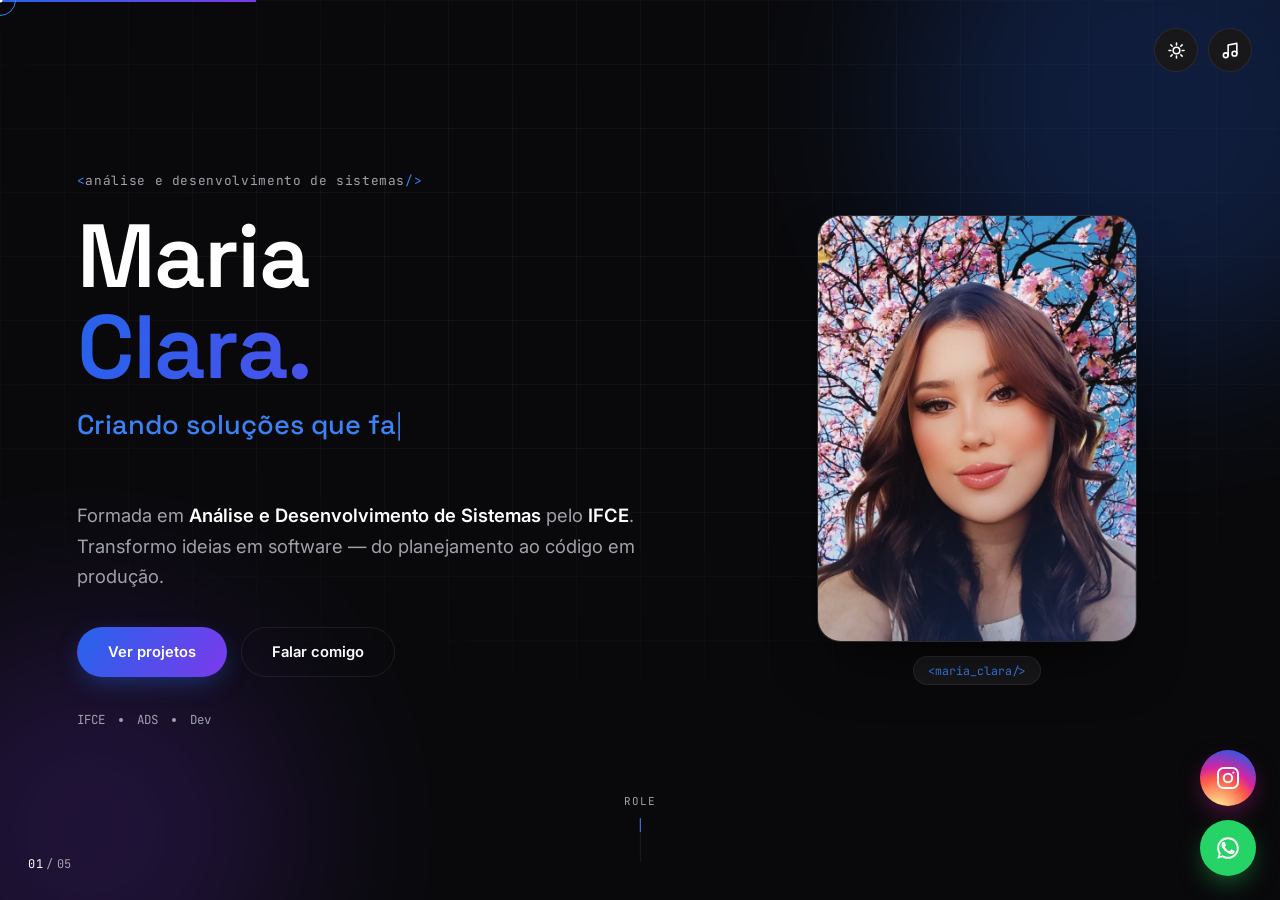
==== commit c22780a0: "Meu Portifolio" ====
--- a/index.html
+++ b/index.html
@@ -2,697 +2,324 @@
 <html lang="pt-BR">
 <head>
 <meta charset="UTF-8">
-<meta name="viewport" content="width=device-width, initial-scale=1.0">
-<title>Maria Clara | Desenvolvedora Front-end</title>
-<meta name="description" content="Portfólio de Maria Clara, desenvolvedora Front-end e estudante de Análise e Desenvolvimento de Sistemas. Sites, sistemas web e aplicativos com código limpo e design moderno.">
-<meta name="keywords" content="Maria Clara, desenvolvedora front-end, portfólio, HTML, CSS, JavaScript, ADS, desenvolvimento web">
-<meta name="author" content="Maria Clara">
-
-<!-- Open Graph -->
-<meta property="og:title" content="Maria Clara | Desenvolvedora Front-end">
-<meta property="og:description" content="Transformo ideias em interfaces modernas, rápidas e responsivas.">
+<meta name="viewport" content="width=device-width, initial-scale=1.0, viewport-fit=cover">
+<title>Maria Clara — Desenvolvedora de Sistemas</title>
+<meta name="description" content="Maria Clara — Analista e Desenvolvedora de Sistemas formada pelo IFCE. Portfólio de projetos, stack e contato.">
+
+<meta property="og:title" content="Maria Clara — Desenvolvedora de Sistemas">
+<meta property="og:description" content="Formada em Análise e Desenvolvimento de Sistemas pelo IFCE.">
 <meta property="og:type" content="website">
-<meta property="og:image" content="img/perfil.jpeg">
-
-<!-- Favicon -->
-<link rel="icon" type="image/svg+xml" href="data:image/svg+xml,<svg xmlns=%22http://www.w3.org/2000/svg%22 viewBox=%220 0 100 100%22><defs><linearGradient id=%22g%22 x1=%220%25%22 y1=%220%25%22 x2=%22100%25%22 y2=%22100%25%22><stop offset=%220%25%22 stop-color=%22%233B82F6%22/><stop offset=%22100%25%22 stop-color=%22%237C3AED%22/></linearGradient></defs><rect width=%22100%22 height=%22100%22 rx=%2224%22 fill=%22%230B1120%22/><text x=%2250%22 y=%2266%22 font-size=%2244%22 font-family=%22Poppins,Arial%22 font-weight=%22700%22 fill=%22url(%23g)%22 text-anchor=%22middle%22>MC</text></svg>">
-
-<!-- Fonts -->
+<meta property="og:image" content="assets/images/clara.jpeg">
+
+<link rel="icon" href="assets/images/clara.jpeg" type="image/jpeg">
+
 <link rel="preconnect" href="https://fonts.googleapis.com">
 <link rel="preconnect" href="https://fonts.gstatic.com" crossorigin>
-<link href="https://fonts.googleapis.com/css2?family=Poppins:wght@300;400;500;600;700;800&family=Space+Mono:wght@400;700&display=swap" rel="stylesheet">
-
-<!-- Lucide Icons -->
-<script src="https://unpkg.com/lucide@latest/dist/umd/lucide.js" defer></script>
+<link href="https://fonts.googleapis.com/css2?family=Space+Grotesk:wght@400;500;600;700&family=Inter:wght@400;500;600&family=JetBrains+Mono:wght@400;500&display=swap" rel="stylesheet">
 
 <link rel="stylesheet" href="css/style.css">
 
-<!-- Schema.org -->
-<script type="application/ld+json">
-{
-  "@context": "https://schema.org",
-  "@type": "Person",
-  "name": "Maria Clara",
-  "jobTitle": "Desenvolvedora De Software",
-  "description": "Desenvolvedora De Software Formada em Análise e Desenvolvimento de Sistemas.",
-  "url": "",
-  "sameAs": []
-}
+<!-- aplica o tema salvo antes da renderização, evita flash de tema errado -->
+<script>
+(function(){
+  try{
+    var saved = localStorage.getItem('mc-theme');
+    if (saved === 'light' || saved === 'dark') {
+      document.documentElement.setAttribute('data-theme', saved);
+    }
+  }catch(e){}
+})();
 </script>
 </head>
 <body>
 
-<!-- ============ CURSOR GLOW (desktop) ============ -->
-<div class="cursor-glow" id="cursorGlow" aria-hidden="true"></div>
-
-<!-- ============ LOADER ============ -->
-<div class="loader" id="loader" aria-hidden="true">
-  <div class="loader-mark">MC</div>
-</div>
-
-<!-- ============ BACKGROUND FX (fixed, behind everything) ============ -->
-<div class="bg-fx" aria-hidden="true">
-  <div class="bg-grid"></div>
-  <div class="bg-blob blob-blue"></div>
-  <div class="bg-blob blob-purple"></div>
-  <div class="bg-blob blob-cyan"></div>
-  <canvas id="particles"></canvas>
-</div>
-
-<!-- ============ NAVBAR ============ -->
-<header class="navbar" id="navbar">
-  <div class="container navbar-inner">
-    <a href="#home" class="logo" aria-label="Maria Clara - início">
-      <span class="logo-mark">MC<span class="logo-dot">👩🏻‍💻</span></span>
-    </a>
-
-    <nav class="nav-menu" id="navMenu" aria-label="Navegação principal">
-      <a href="#home" class="nav-link active">Home</a>
-      <a href="#sobre" class="nav-link">Sobre</a>
-      <a href="#habilidades" class="nav-link">Habilidades</a>
-      <a href="#projetos" class="nav-link">Projetos</a>
-      <a href="#servicos" class="nav-link">Serviços</a>
-      <a href="#contato" class="nav-link">Contato</a>
-    </nav>
-
-    <div class="navbar-actions">
-      <button class="theme-toggle" id="themeToggle" aria-label="Alternar tema claro/escuro">
-        <i data-lucide="moon" class="icon-moon"></i>
-        <i data-lucide="sun" class="icon-sun"></i>
-      </button>
-      <a href="#contato" class="btn btn-primary btn-nav">Vamos Conversar</a>
-      <button class="menu-toggle" id="menuToggle" aria-label="Abrir menu" aria-expanded="false">
-        <span></span><span></span><span></span>
-      </button>
-    </div>
+<!-- ============ PRELOADER ============ -->
+<div class="preloader" id="preloader" aria-hidden="true">
+  <div class="preloader-mark">
+    <span class="pl-bracket">&lt;</span><span class="pl-slash">/</span><span class="pl-bracket">&gt;</span>
   </div>
-</header>
-
-<!-- ============ MOBILE MENU OVERLAY ============ -->
-<div class="mobile-menu" id="mobileMenu">
-  <nav aria-label="Navegação mobile">
-    <a href="#home" class="mobile-link">Home</a>
-    <a href="#sobre" class="mobile-link">Sobre</a>
-    <a href="#habilidades" class="mobile-link">Habilidades</a>
-    <a href="#projetos" class="mobile-link">Projetos</a>
-    <a href="#servicos" class="mobile-link">Serviços</a>
-    <a href="#contato" class="mobile-link">Contato</a>
-    <a href="#contato" class="btn btn-primary mobile-cta">Vamos Conversar</a>
-  </nav>
-</div>
-
-<main>
-
-<!-- ============ HERO ============ -->
-<section class="hero" id="home">
-  <div class="container hero-inner">
-    <div class="hero-content" data-reveal>
-      <span class="eyebrow"><i data-lucide="sparkles"></i> Disponível para novos projetos</span>
-      <h1 class="hero-title">
-        Olá, eu sou a <span class="text-gradient"> Maria Clara</span>
-      </h1>
-      <p class="hero-subtitle">Desenvolvedora De Software Formada em Análise e Desenvolvimento de Sistemas.</p>
-      <p class="hero-text">Transformo ideias em interfaces modernas, rápidas e responsivas, focadas na melhor experiência do usuário.</p>
-      <div class="hero-actions">
-        <a href="#projetos" class="btn btn-primary">Ver Projetos <i data-lucide="arrow-right"></i></a>
-        <a href="#contato" class="btn btn-ghost">Entrar em Contato</a>
-      </div>
-      <div class="hero-tags">
-        <span class="typing-line"><span id="typingText"></span><span class="cursor-blink">|</span></span>
-      </div>
-    </div>
-
-    <div class="hero-visual" data-reveal data-reveal-delay="150">
-      <div class="hero-photo-wrap">
-        <div class="hero-photo-glow"></div>
-        <div class="hero-photo-card glass">
-          <img src="img/perfil.jpeg" alt="Foto de Maria Clara, desenvolvedora Front-end" class="hero-photo" loading="eager">
-        </div>
-        <div class="float-chip chip-1"><i data-lucide="code-2"></i><span>HTML · CSS · JS</span></div>
-        <div class="float-chip chip-2"><i data-lucide="smartphone"></i><span>Kotlin</span></div>
-        <div class="float-chip chip-3"><i data-lucide="database"></i><span>Firebase</span></div>
-        <div class="orbit-ring ring-1"></div>
-        <div class="orbit-ring ring-2"></div>
-      </div>
+</div>
+
+<!-- ============ CUSTOM CURSOR ============ -->
+<div class="cursor-dot" id="cursorDot" aria-hidden="true"></div>
+<div class="cursor-ring" id="cursorRing" aria-hidden="true"></div>
+
+<!-- indicador de seção — apenas informativo, não é navegação clicável -->
+<div class="section-counter" id="sectionCounter" aria-hidden="true">
+  <span id="counterCurrent">01</span><span class="counter-sep">/</span><span id="counterTotal">05</span>
+</div>
+
+<!-- barra de progresso do scroll, sem links, apenas indicador -->
+<div class="progress-rail" aria-hidden="true"><div class="progress-fill" id="progressFill"></div></div>
+
+<!-- controles utilitários: tema e música (não são menu de navegação) -->
+<div class="util-stack">
+  <button type="button" class="util-btn" id="themeToggle" aria-label="Alternar para modo claro">
+    <svg class="icon-sun" width="19" height="19" viewBox="0 0 24 24" fill="none" stroke="currentColor" stroke-width="2" stroke-linecap="round" stroke-linejoin="round"><circle cx="12" cy="12" r="4.2"/><path d="M12 2.5v2.4M12 19.1v2.4M4.9 4.9l1.7 1.7M17.4 17.4l1.7 1.7M2.5 12h2.4M19.1 12h2.4M4.9 19.1l1.7-1.7M17.4 6.6l1.7-1.7"/></svg>
+    <svg class="icon-moon" width="19" height="19" viewBox="0 0 24 24" fill="none" stroke="currentColor" stroke-width="2" stroke-linecap="round" stroke-linejoin="round"><path d="M20 14.5A8.5 8.5 0 119.5 4a6.8 6.8 0 0010.5 10.5z"/></svg>
+  </button>
+  <button type="button" class="util-btn" id="musicToggle" aria-label="Tocar música de fundo">
+    <svg class="icon-note" width="19" height="19" viewBox="0 0 24 24" fill="none" stroke="currentColor" stroke-width="2" stroke-linecap="round" stroke-linejoin="round"><path d="M9 18V5l11-2v13"/><circle cx="6" cy="18" r="3"/><circle cx="17" cy="16" r="3"/></svg>
+    <span class="eq" aria-hidden="true"><i></i><i></i><i></i></span>
+  </button>
+</div>
+
+<!-- áudio de fundo — controlado apenas pelo botão acima, nunca autoplay -->
+<audio id="bgMusic" loop preload="none">
+  <source src="assets/audio/trilha.mp3" type="audio/mpeg">
+</audio>
+
+<main id="scrollContainer" class="scroll-container">
+
+  <!-- ============ 01 HERO ============ -->
+  <section id="hero" class="panel hero" data-index="0">
+    <div class="grid-bg" aria-hidden="true"></div>
+    <div class="glow glow-a" aria-hidden="true"></div>
+    <div class="glow glow-b" aria-hidden="true"></div>
+    <div class="particles" id="particles" aria-hidden="true"></div>
+
+    <div class="hero-inner">
+      <div class="hero-text">
+        <p class="eyebrow reveal">
+          <span class="eyebrow-bracket">&lt;</span>análise&nbsp;e&nbsp;desenvolvimento&nbsp;de&nbsp;sistemas<span class="eyebrow-bracket">/&gt;</span>
+        </p>
+
+        <h1 class="hero-title">
+          <span class="line reveal" style="--d:0">Maria</span>
+          <span class="line reveal grad-text" style="--d:1">Clara.</span>
+        </h1>
+
+        <p class="typed-line reveal" style="--d:2">
+          <span class="typed" id="typedWord"></span><span class="caret">|</span>
+        </p>
+
+        <p class="hero-sub reveal" style="--d:3">
+          Formada em <strong>Análise e Desenvolvimento de Sistemas</strong> pelo <strong>IFCE</strong>.
+          Transformo ideias em software — do planejamento ao código em produção.
+        </p>
+
+        <div class="hero-actions reveal" style="--d:4">
+          <a href="#projetos" class="btn btn-primary">
+            <span>Ver projetos</span>
+          </a>
+          <a href="#contato" class="btn btn-ghost">
+            <span>Falar comigo</span>
+          </a>
+        </div>
+
+        <div class="hero-tags reveal" style="--d:5">
+          <span>IFCE</span><i></i><span>ADS</span><i></i><span>Dev</span>
+        </div>
+      </div>
+
+      <div class="hero-photo reveal" style="--d:2" id="heroPhoto">
+        <div class="hero-photo-frame">
+          <img src="assets/images/clara.jpeg" alt="Foto de Maria Clara">
+        </div>
+        <span class="hero-photo-tag">&lt;maria_clara/&gt;</span>
+      </div>
+    </div>
+
+    <div class="scroll-cue" aria-hidden="true">
+      <span>role</span>
+      <div class="scroll-cue-track"><div class="scroll-cue-dot"></div></div>
+    </div>
+  </section>
+
+  <!-- ============ 02 SOBRE ============ -->
+  <section id="sobre" class="panel about" data-index="1">
+    <span class="bg-mark" aria-hidden="true">&lt;/&gt;</span>
+
+    <div class="about-inner">
+      <div class="panel-head reveal">
+        <span class="panel-tag">01 — quem sou</span>
+        <h2 class="panel-title">Sobre <span class="grad-text">mim</span></h2>
+      </div>
+
+      <div class="about-grid">
+        <p class="about-text reveal">
+          Sou Maria Clara, formada em <strong>Análise e Desenvolvimento de Sistemas</strong> pelo
+          <strong>IFCE</strong>. Gosto de transformar problemas reais em soluções digitais —
+          da lógica no papel até o código em produção. Ao longo da formação, passei por
+          projetos de sites, sistemas web e aplicativos, sempre buscando código limpo,
+          boas práticas e um resultado que realmente funcione para quem usa.
+        </p>
+
+        <div class="stats reveal">
+          <div class="stat">
+            <span class="stat-num" data-count="8">0</span><span class="stat-plus">+</span>
+            <span class="stat-label">Projetos desenvolvidos</span>
+          </div>
+          <div class="stat">
+            <span class="stat-num" data-count="100">0</span><span class="stat-plus">%</span>
+            <span class="stat-label">Comprometimento</span>
+          </div>
+          <div class="stat">
+            <span class="stat-num" data-count="10">0</span><span class="stat-plus">+</span>
+            <span class="stat-label">Tecnologias</span>
+          </div>
+          <div class="stat">
+            <span class="stat-num" data-count="2026">0</span><span class="stat-plus"></span>
+            <span class="stat-label">Formada — IFCE</span>
+          </div>
+        </div>
+      </div>
+
+      <div class="services reveal">
+        <div class="service-row">
+          <span class="service-name">Desenvolvimento Web</span>
+          <span class="service-tag">/sites</span>
+        </div>
+        <div class="service-row">
+          <span class="service-name">Sistemas &amp; Automação</span>
+          <span class="service-tag">/sistemas</span>
+        </div>
+        <div class="service-row">
+          <span class="service-name">Aplicativos</span>
+          <span class="service-tag">/apps</span>
+        </div>
+        <div class="service-row">
+          <span class="service-name">UI/UX &amp; Front-end</span>
+          <span class="service-tag">/design</span>
+        </div>
+      </div>
+    </div>
+  </section>
+
+  <!-- ============ 03 STACK ============ -->
+  <section id="stack" class="panel stack" data-index="2">
+    <div class="stack-inner">
+      <div class="panel-head reveal">
+        <span class="panel-tag">02 — ferramentas</span>
+        <h2 class="panel-title">Minha <span class="grad-text">stack</span></h2>
+      </div>
+
+      <div class="stack-grid reveal" id="stackGrid">
+        <!-- populated by JS -->
+      </div>
+    </div>
+  </section>
+
+  <!-- ============ 04 PROJETOS ============ -->
+  <section id="projetos" class="panel projects" data-index="3">
+    <div class="projects-inner">
+      <div class="panel-head reveal">
+        <span class="panel-tag">03 — trabalhos</span>
+        <h2 class="panel-title">Projetos <span class="grad-text">selecionados</span></h2>
+      </div>
+
+      <div class="filters reveal" id="filters">
+        <button class="filter-btn active" data-filter="todos">Todos</button>
+        <button class="filter-btn" data-filter="sites">Sites</button>
+        <button class="filter-btn" data-filter="sistemas">Sistemas</button>
+      </div>
+
+      <div class="projects-track" id="projectsTrack">
+        <!-- populated by JS -->
+      </div>
+
+      <div class="track-hint reveal" aria-hidden="true">
+        <span>arraste</span>
+        <svg width="34" height="10" viewBox="0 0 34 10" fill="none"><path d="M0 5H33M33 5L28 1M33 5L28 9" stroke="currentColor" stroke-width="1.4"/></svg>
+      </div>
+    </div>
+  </section>
+
+  <!-- ============ 05 CONTATO ============ -->
+  <section id="contato" class="panel contact" data-index="4">
+    <div class="glow glow-c" aria-hidden="true"></div>
+
+    <div class="contact-inner">
+      <div class="panel-head reveal">
+        <span class="panel-tag">04 — vamos conversar</span>
+        <h2 class="panel-title">Vamos <span class="grad-text">trabalhar juntos?</span></h2>
+      </div>
+
+      <div class="contact-grid">
+        <form class="contact-form reveal" id="contactForm" novalidate>
+          <div class="field">
+            <input type="text" id="name" name="name" required placeholder=" ">
+            <label for="name">Nome</label>
+          </div>
+          <div class="field">
+            <input type="email" id="email" name="email" required placeholder=" ">
+            <label for="email">E-mail</label>
+          </div>
+          <div class="field">
+            <input type="tel" id="phone" name="phone" placeholder=" ">
+            <label for="phone">Telefone (opcional)</label>
+          </div>
+          <div class="field">
+            <textarea id="message" name="message" required rows="4" placeholder=" "></textarea>
+            <label for="message">Mensagem</label>
+          </div>
+          <button type="submit" class="btn btn-primary btn-submit">
+            <span id="submitLabel">Enviar mensagem</span>
+          </button>
+          <p class="form-note" id="formNote" role="status" aria-live="polite"></p>
+        </form>
+
+        <div class="contact-side reveal">
+          <a class="contact-link" href="mailto:mariaclara@email.com" aria-label="E-mail">
+            <span class="cl-label">E-mail</span>
+            <span class="cl-value">mariaclara@email.com</span>
+          </a>
+          <a class="contact-link" href="https://www.instagram.com/clarabdll/" target="_blank" rel="noopener" aria-label="Instagram">
+            <span class="cl-label">Instagram</span>
+            <span class="cl-value">@clarabdll</span>
+          </a>
+          <a class="contact-link" href="https://wa.me/5588994086279" target="_blank" rel="noopener" aria-label="WhatsApp">
+            <span class="cl-label">WhatsApp</span>
+            <span class="cl-value">Chamar no WhatsApp</span>
+          </a>
+          <a class="contact-link" href="https://github.com/" target="_blank" rel="noopener" aria-label="GitHub">
+            <span class="cl-label">GitHub</span>
+            <span class="cl-value">/mariaclara</span>
+          </a>
+          <a class="contact-link" href="https://linkedin.com/" target="_blank" rel="noopener" aria-label="LinkedIn">
+            <span class="cl-label">LinkedIn</span>
+            <span class="cl-value">/mariaclara</span>
+          </a>
+        </div>
+      </div>
+
+      <footer class="footer">
+        <span>&copy; <span id="year"></span> Maria Clara — Análise e Desenvolvimento de Sistemas, IFCE.</span>
+      </footer>
+    </div>
+  </section>
+
+</main>
+
+<!-- Botões flutuantes: Instagram + WhatsApp -->
+<div class="float-stack">
+  <a href="https://www.instagram.com/clarabdll/" target="_blank" rel="noopener" class="float-btn ig-float" aria-label="Ver Instagram">
+    <svg viewBox="0 0 24 24" width="24" height="24" fill="none" stroke="currentColor" stroke-width="2" stroke-linecap="round" stroke-linejoin="round">
+      <rect x="2" y="2" width="20" height="20" rx="5.5"/>
+      <circle cx="12" cy="12" r="4.2"/>
+      <circle cx="17.4" cy="6.6" r="1.15" fill="currentColor" stroke="none"/>
+    </svg>
+  </a>
+  <a href="https://wa.me/5588994086279" target="_blank" rel="noopener" class="float-btn wa-float" aria-label="Falar no WhatsApp">
+    <svg viewBox="0 0 24 24" width="26" height="26" fill="currentColor"><path d="M17.472 14.382c-.297-.149-1.758-.867-2.03-.967-.273-.099-.472-.148-.67.15-.198.297-.767.966-.94 1.164-.173.199-.347.223-.644.075-.297-.15-1.255-.463-2.39-1.475-.883-.788-1.48-1.761-1.653-2.059-.173-.297-.018-.458.13-.606.134-.133.297-.347.446-.52.149-.174.198-.298.298-.497.099-.198.05-.371-.025-.52-.075-.149-.669-1.612-.916-2.207-.242-.579-.487-.5-.669-.51-.173-.008-.371-.01-.57-.01-.198 0-.52.074-.792.372-.272.297-1.04 1.016-1.04 2.479 0 1.462 1.065 2.875 1.213 3.074.149.198 2.096 3.2 5.077 4.487.709.306 1.262.489 1.694.625.712.227 1.36.195 1.871.118.571-.085 1.758-.719 2.006-1.413.248-.694.248-1.289.173-1.413-.074-.124-.272-.198-.57-.347z"/><path d="M12.002 2C6.48 2 2 6.478 2 11.999c0 1.996.578 3.86 1.575 5.436L2 22l4.72-1.548A9.955 9.955 0 0012.002 22C17.523 22 22 17.522 22 11.999 22 6.478 17.523 2 12.002 2zm0 18.15a8.13 8.13 0 01-4.428-1.304l-.318-.19-2.802.919.926-2.732-.207-.323A8.1 8.1 0 013.85 12c0-4.5 3.652-8.15 8.152-8.15 4.499 0 8.15 3.65 8.15 8.15 0 4.499-3.651 8.15-8.15 8.15z"/></svg>
+  </a>
+</div>
+
+<!-- Modal de detalhes do projeto -->
+<div class="modal-overlay" id="projectModal" aria-hidden="true">
+  <div class="modal-box" role="dialog" aria-modal="true" aria-labelledby="modalTitle">
+    <button class="modal-close" id="modalClose" aria-label="Fechar">&times;</button>
+    <div class="modal-media">
+      <img id="modalImg" src="" alt="">
+    </div>
+    <div class="modal-body">
+      <span class="modal-cat" id="modalCat"></span>
+      <h3 class="modal-title" id="modalTitle"></h3>
+      <p class="modal-desc" id="modalDesc"></p>
+      <div class="modal-tech" id="modalTech"></div>
     </div>
   </div>
-
-  <a href="#sobre" class="scroll-cue" aria-label="Rolar para baixo">
-    <span></span>
-  </a>
-</section>
-
-<!-- ============ SOBRE ============ -->
-<section class="section" id="sobre">
-  <div class="container">
-    <div class="section-head" data-reveal>
-      <span class="section-eyebrow">Sobre mim</span>
-      <h2 class="section-title">Quem está por trás do código</h2>
-    </div>
-
-    <div class="about-grid">
-      <div class="about-text" data-reveal>
-        <p>Sou Formada em Análise e Desenvolvimento de Sistemas, apaixonada por tecnologia e desenvolvimento web. Estou em busca da minha primeira oportunidade profissional enquanto desenvolvo projetos modernos para aperfeiçoar minhas habilidades e entregar soluções de qualidade.</p>
-        <div class="about-stats">
-          <div class="stat-item">
-            <span class="stat-number" data-count="10">0</span>
-            <span class="stat-label">Projetos</span>
-          </div>
-          <div class="stat-item">
-            <span class="stat-number" data-count="8">0</span>
-            <span class="stat-label">Tecnologias</span>
-          </div>
-          <div class="stat-item">
-            <span class="stat-number" data-count="100" data-suffix="%">0</span>
-            <span class="stat-label">Dedicação</span>
-          </div>
-        </div>
-      </div>
-
-      <div class="about-cards" data-reveal data-reveal-delay="150">
-        <div class="about-card glass">
-          <div class="about-card-icon"><i data-lucide="folder-kanban"></i></div>
-          <h3>Projetos</h3>
-          <p>Sistemas, sites e apps reais, do planejamento à entrega.</p>
-        </div>
-        <div class="about-card glass">
-          <div class="about-card-icon"><i data-lucide="layers"></i></div>
-          <h3>Tecnologias</h3>
-          <p>Front-end, mobile e banco de dados na mesma stack.</p>
-        </div>
-        <div class="about-card glass">
-          <div class="about-card-icon"><i data-lucide="graduation-cap"></i></div>
-          <h3>Aprendizado Contínuo</h3>
-          <p>Sempre estudando o que há de mais atual em ADS.</p>
-        </div>
-        <div class="about-card glass">
-          <div class="about-card-icon"><i data-lucide="target"></i></div>
-          <h3>Compromisso</h3>
-          <p>Prazo, qualidade e comunicação em cada entrega.</p>
-        </div>
-      </div>
-    </div>
-  </div>
-</section>
-
-<!-- ============ HABILIDADES ============ -->
-<section class="section section-alt" id="habilidades">
-  <div class="container">
-    <div class="section-head" data-reveal>
-      <span class="section-eyebrow">Stack</span>
-      <h2 class="section-title">Habilidades &amp; Ferramentas</h2>
-    </div>
-
-    <div class="skills-grid">
-
-      <div class="skill-category" data-reveal>
-        <h3 class="skill-cat-title"><i data-lucide="layout-template"></i> Frontend</h3>
-        <div class="skill-list">
-          <div class="skill-card">
-            <div class="skill-card-top"><i data-lucide="file-code-2"></i><span>HTML5</span></div>
-            <div class="progress-track"><div class="progress-fill" data-progress="95"></div></div>
-          </div>
-          <div class="skill-card">
-            <div class="skill-card-top"><i data-lucide="palette"></i><span>CSS3</span></div>
-            <div class="progress-track"><div class="progress-fill" data-progress="92"></div></div>
-          </div>
-          <div class="skill-card">
-            <div class="skill-card-top"><i data-lucide="braces"></i><span>JavaScript</span></div>
-            <div class="progress-track"><div class="progress-fill" data-progress="85"></div></div>
-          </div>
-          <div class="skill-card">
-            <div class="skill-card-top"><i data-lucide="tablet-smartphone"></i><span>Responsividade</span></div>
-            <div class="progress-track"><div class="progress-fill" data-progress="90"></div></div>
-          </div>
-        </div>
-      </div>
-
-      <div class="skill-category" data-reveal data-reveal-delay="100">
-        <h3 class="skill-cat-title"><i data-lucide="smartphone"></i> Mobile</h3>
-        <div class="skill-list">
-          <div class="skill-card">
-            <div class="skill-card-top"><i data-lucide="cup-soda"></i><span>Kotlin</span></div>
-            <div class="progress-track"><div class="progress-fill" data-progress="70"></div></div>
-          </div>
-          <div class="skill-card">
-            <div class="skill-card-top"><i data-lucide="app-window"></i><span>Android Studio</span></div>
-            <div class="progress-track"><div class="progress-fill" data-progress="72"></div></div>
-          </div>
-        </div>
-      </div>
-
-      <div class="skill-category" data-reveal data-reveal-delay="200">
-        <h3 class="skill-cat-title"><i data-lucide="database"></i> Banco de Dados</h3>
-        <div class="skill-list">
-          <div class="skill-card">
-            <div class="skill-card-top"><i data-lucide="flame"></i><span>Firebase</span></div>
-            <div class="progress-track"><div class="progress-fill" data-progress="80"></div></div>
-          </div>
-          <div class="skill-card">
-            <div class="skill-card-top"><i data-lucide="database-zap"></i><span>Firestore</span></div>
-            <div class="progress-track"><div class="progress-fill" data-progress="78"></div></div>
-          </div>
-        </div>
-      </div>
-
-      <div class="skill-category" data-reveal data-reveal-delay="300">
-        <h3 class="skill-cat-title"><i data-lucide="wrench"></i> Ferramentas</h3>
-        <div class="skill-list">
-          <div class="skill-card">
-            <div class="skill-card-top"><i data-lucide="git-branch"></i><span>Git</span></div>
-            <div class="progress-track"><div class="progress-fill" data-progress="88"></div></div>
-          </div>
-          <div class="skill-card">
-            <div class="skill-card-top"><i data-lucide="github"></i><span>GitHub</span></div>
-            <div class="progress-track"><div class="progress-fill" data-progress="88"></div></div>
-          </div>
-          <div class="skill-card">
-            <div class="skill-card-top"><i data-lucide="code"></i><span>VS Code</span></div>
-            <div class="progress-track"><div class="progress-fill" data-progress="95"></div></div>
-          </div>
-          <div class="skill-card">
-            <div class="skill-card-top"><i data-lucide="figma"></i><span>Figma</span></div>
-            <div class="progress-track"><div class="progress-fill" data-progress="75"></div></div>
-          </div>
-        </div>
-      </div>
-
-    </div>
-  </div>
-</section>
-
-<!-- ============ PROJETOS ============ -->
-<section class="section" id="projetos">
-  <div class="container">
-    <div class="section-head" data-reveal>
-      <span class="section-eyebrow">Portfólio</span>
-      <h2 class="section-title">Projetos selecionados</h2>
-    </div>
-
-    <div class="filters" data-reveal role="tablist" aria-label="Filtrar projetos">
-      <button class="filter-btn active" data-filter="todos">Todos</button>
-      <button class="filter-btn" data-filter="sites">Sites</button>
-      <button class="filter-btn" data-filter="sistemas">Sistemas</button>
-      <button class="filter-btn" data-filter="apps">Aplicativos</button>
-    </div>
-
-    <div class="projects-grid" id="projectsGrid">
-
-      <article class="project-card" data-category="sistemas" data-reveal data-project="0">
-        <div class="project-media">
-          <img src="img/projetos/sistema-estoque.png" alt="Print do Sistema de Estoque" class="project-img" loading="lazy">        </div>
-        <div class="project-info">
-          <div class="project-top">
-            <span class="project-tag">Sistema</span>
-            <span class="project-year">2026</span>
-          </div>
-          <h3>Sistema de Estoque</h3>
-          <p>Controle completo de entrada, saída e níveis de estoque com relatórios em tempo real.</p>
-          <div class="project-tech">
-            <span>HTML5</span><span>CSS3</span><span>JavaScript</span><span>Firebase</span>
-          </div>
-          <button class="project-details-btn" data-open-modal="0">
-            Sobre o projeto <i data-lucide="arrow-up-right"></i>
-          </button>
-        </div>
-      </article>
-
-
-      <article class="project-card" data-category="sites" data-reveal data-reveal-delay="160" data-project="2">
-        <div class="project-media">
-          <img src="img/projetos/site-beauty.png" alt="Print do Site Beauty" class="project-img" loading="lazy">        </div>
-        <div class="project-info">
-          <div class="project-top">
-            <span class="project-tag">Site</span>
-            <span class="project-year">2026</span>
-          </div>
-          <h3>Site Beauty</h3>
-          <p>Landing page para salão de beleza com agendamento e catálogo de serviços.</p>
-          <div class="project-tech">
-            <span>HTML5</span><span>CSS3</span><span>JavaScript</span>
-          </div>
-          <button class="project-details-btn" data-open-modal="2">
-            Sobre o projeto <i data-lucide="arrow-up-right"></i>
-          </button>
-        </div>
-      </article>
-
-      <article class="project-card" data-category="sites" data-reveal data-project="3">
-        <div class="project-media">
-          <img src="img/projetos/clinica-odontologica.jpeg" alt="Print do site da Clínica Odontológica" class="project-img" loading="lazy">        </div>
-        <div class="project-info">
-          <div class="project-top">
-            <span class="project-tag">Site</span>
-            <span class="project-year">2026</span>
-          </div>
-          <h3>Clínica Odontológica</h3>
-          <p>Site institucional com agenda de consultas e apresentação da equipe.</p>
-          <div class="project-tech">
-            <span>HTML5</span><span>CSS3</span><span>JavaScript</span>
-          </div>
-          <button class="project-details-btn" data-open-modal="3">
-            Sobre o projeto <i data-lucide="arrow-up-right"></i>
-          </button>
-        </div>
-      </article>
-
-      <article class="project-card" data-category="sistemas" data-reveal data-reveal-delay="80" data-project="4">
-        <div class="project-media">
-          <img src="img/projetos/cbsoftworks.png" alt="Print do projeto CB Softworks" class="project-img" loading="lazy">        </div>
-        <div class="project-info">
-          <div class="project-top">
-            <span class="project-tag">Sistema</span>
-            <span class="project-year">2026</span>
-          </div>
-          <h3>CB Softworks</h3>
-          <p>Site institucional para estúdio de desenvolvimento com identidade visual própria.</p>
-          <div class="project-tech">
-            <span>HTML5</span><span>CSS3</span><span>JavaScript</span>
-          </div>
-          <button class="project-details-btn" data-open-modal="4">
-            Sobre o projeto <i data-lucide="arrow-up-right"></i>
-          </button>
-        </div>
-      </article>
-
-    </div>
-  </div>
-</section>
-
-<!-- ============ MODAL — SOBRE O PROJETO ============ -->
-<div class="project-modal" id="projectModal" aria-hidden="true">
-  <div class="project-modal-backdrop" data-close-modal></div>
-  <div class="project-modal-content glass" role="dialog" aria-modal="true" aria-labelledby="modalTitle">
-    <button class="project-modal-close" data-close-modal aria-label="Fechar">
-      <i data-lucide="x"></i>
-    </button>
-    <div class="project-modal-media">
-      <img src="" alt="" id="modalImage">
-    </div>
-    <div class="project-modal-body">
-      <div class="project-top">
-        <span class="project-tag" id="modalTag">Sistema</span>
-        <span class="project-year" id="modalYear">2026</span>
-      </div>
-      <h3 id="modalTitle">Título do projeto</h3>
-      <p id="modalFullDesc">Descrição completa do projeto.</p>
-      <div class="project-tech" id="modalTech"></div>
-    </div>
-  </div>
-</div>
-
-
-<!-- ============ CTA — VAMOS TRABALHAR JUNTOS ============ -->
-<section class="cta-banner" id="cta">
-  <div class="container">
-    <div class="cta-content" data-reveal>
-      <span class="section-eyebrow">Vamos começar</span>
-      <h2>Tem um projeto em mente? <span class="text-gradient">Vamos conversar.</span></h2>
-      <p>Estou disponível para novos projetos e oportunidades. Me conta a sua ideia e vamos construir algo juntos.</p>
-      <div class="cta-actions">
-        <a href="#contato" class="btn btn-primary">Entrar em Contato <i data-lucide="arrow-right"></i></a>
-        <a href="#projetos" class="btn btn-ghost">Ver Projetos</a>
-      </div>
-    </div>
-  </div>
-</section>
-
-<!-- ============ SERVIÇOS ============ -->
-<section class="section" id="servicos">
-  <div class="container">
-    <div class="section-head" data-reveal>
-      <span class="section-eyebrow">O que eu faço</span>
-      <h2 class="section-title">Serviços</h2>
-    </div>
-
-    <div class="services-grid">
-      <div class="service-card glass" data-reveal>
-        <div class="service-icon"><i data-lucide="globe"></i></div>
-        <h3>Criação de Sites</h3>
-        <p>Sites institucionais rápidos, responsivos e otimizados para SEO.</p>
-      </div>
-      <div class="service-card glass" data-reveal data-reveal-delay="80">
-        <div class="service-icon"><i data-lucide="rocket"></i></div>
-        <h3>Landing Pages</h3>
-        <p>Páginas de conversão focadas em objetivo único e alta performance.</p>
-      </div>
-      <div class="service-card glass" data-reveal data-reveal-delay="160">
-        <div class="service-icon"><i data-lucide="server"></i></div>
-        <h3>Sistemas Web</h3>
-        <p>Painéis e sistemas com banco de dados e autenticação em nuvem.</p>
-      </div>
-      <div class="service-card glass" data-reveal data-reveal-delay="240">
-        <div class="service-icon"><i data-lucide="smartphone"></i></div>
-        <h3>Aplicativos Android</h3>
-        <p>Apps nativos em Kotlin integrados ao Firebase.</p>
-      </div>
-      <div class="service-card glass" data-reveal>
-        <div class="service-icon"><i data-lucide="pen-tool"></i></div>
-        <h3>UI/UX</h3>
-        <p>Interfaces pensadas para a experiência real de quem usa.</p>
-      </div>
-      <div class="service-card glass" data-reveal data-reveal-delay="80">
-        <div class="service-icon"><i data-lucide="settings"></i></div>
-        <h3>Manutenção</h3>
-        <p>Atualização, correções e evolução contínua do seu projeto.</p>
-      </div>
-    </div>
-  </div>
-</section>
-
-<!-- ============ PROCESSO ============ -->
-<section class="section section-alt" id="processo">
-  <div class="container">
-    <div class="section-head" data-reveal>
-      <span class="section-eyebrow">Como eu trabalho</span>
-      <h2 class="section-title">Processo</h2>
-    </div>
-
-    <div class="process-track">
-      <div class="process-line" aria-hidden="true"></div>
-      <div class="process-step" data-reveal>
-        <div class="process-icon"><i data-lucide="search"></i></div>
-        <h3>Descoberta</h3>
-        <p>Entendo seu objetivo, público e contexto do projeto.</p>
-      </div>
-      <div class="process-step" data-reveal data-reveal-delay="80">
-        <div class="process-icon"><i data-lucide="clipboard-list"></i></div>
-        <h3>Planejamento</h3>
-        <p>Defino escopo, estrutura e prazos com clareza.</p>
-      </div>
-      <div class="process-step" data-reveal data-reveal-delay="160">
-        <div class="process-icon"><i data-lucide="pen-tool"></i></div>
-        <h3>Design</h3>
-        <p>Crio a identidade visual e as telas do projeto.</p>
-      </div>
-      <div class="process-step" data-reveal data-reveal-delay="240">
-        <div class="process-icon"><i data-lucide="code-2"></i></div>
-        <h3>Desenvolvimento</h3>
-        <p>Codifico com boas práticas e código limpo.</p>
-      </div>
-      <div class="process-step" data-reveal data-reveal-delay="320">
-        <div class="process-icon"><i data-lucide="bug"></i></div>
-        <h3>Testes</h3>
-        <p>Valido funcionamento, responsividade e performance.</p>
-      </div>
-      <div class="process-step" data-reveal data-reveal-delay="400">
-        <div class="process-icon"><i data-lucide="package-check"></i></div>
-        <h3>Entrega</h3>
-        <p>Publico o projeto e acompanho o pós-entrega.</p>
-      </div>
-    </div>
-  </div>
-</section>
-
-<!-- ============ DIFERENCIAIS ============ -->
-<section class="section" id="diferenciais">
-  <div class="container">
-    <div class="section-head" data-reveal>
-      <span class="section-eyebrow">Por que trabalhar comigo</span>
-      <h2 class="section-title">Diferenciais</h2>
-    </div>
-
-    <div class="diff-grid">
-      <div class="diff-card" data-reveal>
-        <i data-lucide="code" class="diff-icon"></i>
-        <h3>Código Limpo</h3>
-        <p>Organizado, comentado e fácil de manter.</p>
-      </div>
-      <div class="diff-card" data-reveal data-reveal-delay="60">
-        <i data-lucide="zap" class="diff-icon"></i>
-        <h3>Alta Performance</h3>
-        <p>Carregamento rápido em qualquer dispositivo.</p>
-      </div>
-      <div class="diff-card" data-reveal data-reveal-delay="120">
-        <i data-lucide="tablet-smartphone" class="diff-icon"></i>
-        <h3>Responsividade</h3>
-        <p>Perfeito em desktop, tablet e celular.</p>
-      </div>
-      <div class="diff-card" data-reveal data-reveal-delay="180">
-        <i data-lucide="shield-check" class="diff-icon"></i>
-        <h3>Boas Práticas</h3>
-        <p>Padrões modernos de desenvolvimento web.</p>
-      </div>
-      <div class="diff-card" data-reveal data-reveal-delay="240">
-        <i data-lucide="trending-up" class="diff-icon"></i>
-        <h3>SEO</h3>
-        <p>Estrutura pensada para ser encontrada no Google.</p>
-      </div>
-      <div class="diff-card" data-reveal data-reveal-delay="300">
-        <i data-lucide="accessibility" class="diff-icon"></i>
-        <h3>Acessibilidade</h3>
-        <p>Navegação e contraste pensados para todos.</p>
-      </div>
-    </div>
-  </div>
-</section>
-
-<!-- ============ FAQ ============ -->
-<section class="section" id="faq">
-  <div class="container">
-    <div class="section-head" data-reveal>
-      <span class="section-eyebrow">Dúvidas</span>
-      <h2 class="section-title">Perguntas frequentes</h2>
-    </div>
-
-    <div class="faq-list" data-reveal>
-      <div class="faq-item">
-        <button class="faq-question" aria-expanded="false">
-          <span>Quanto tempo leva para desenvolver um site?</span>
-          <i data-lucide="chevron-down"></i>
-        </button>
-        <div class="faq-answer"><p>Depende do escopo, mas landing pages costumam ficar prontas em 1 a 2 semanas, e sistemas mais completos entre 3 e 6 semanas.</p></div>
-      </div>
-      <div class="faq-item">
-        <button class="faq-question" aria-expanded="false">
-          <span>Você faz manutenção depois da entrega?</span>
-          <i data-lucide="chevron-down"></i>
-        </button>
-        <div class="faq-answer"><p>Sim, ofereço suporte e manutenção contínua para ajustes, atualizações e novas funcionalidades.</p></div>
-      </div>
-      <div class="faq-item">
-        <button class="faq-question" aria-expanded="false">
-          <span>É possível integrar com banco de dados?</span>
-          <i data-lucide="chevron-down"></i>
-        </button>
-        <div class="faq-answer"><p>Sim, trabalho com Firebase e Firestore para autenticação, armazenamento e dados em tempo real.</p></div>
-      </div>
-      <div class="faq-item">
-        <button class="faq-question" aria-expanded="false">
-          <span>Você desenvolve aplicativos mobile também?</span>
-          <i data-lucide="chevron-down"></i>
-        </button>
-        <div class="faq-answer"><p>Sim, desenvolvo aplicativos Android nativos com Kotlin e Android Studio.</p></div>
-      </div>
-    </div>
-  </div>
-</section>
-
-<!-- ============ CONTATO ============ -->
-<section class="section section-alt" id="contato">
-  <div class="container">
-    <div class="section-head" data-reveal>
-      <span class="section-eyebrow">Contato</span>
-      <h2 class="section-title">Vamos conversar sobre seu projeto</h2>
-    </div>
-
-    <div class="contact-grid">
-      <div class="contact-info" data-reveal>
-        <a href="mailto:mariaclara@email.com" class="contact-item">
-          <div class="contact-icon"><i data-lucide="mail"></i></div>
-          <div><span>Email</span><strong>mariaclaradamasceno882@gmail.com</strong></div>
-        </a>
-        <a href="https://wa.me/5588994086279" target="_blank" rel="noopener" class="contact-item">
-          <div class="contact-icon"><i data-lucide="message-circle"></i></div>
-          <div><span>WhatsApp</span><strong>(88) 99408-6279</strong></div>
-        </a>
-        <a href="https://github.com/Clara098-hash" target="_blank" rel="noopener" class="contact-item">
-          <div class="contact-icon"><i data-lucide="github"></i></div>
-          <div><span>GitHub</span><strong>github.com/mariaclara</strong></div>
-        </a>
-        <a href="https://www.linkedin.com/in/maria-clara-862a65324/" target="_blank" rel="noopener" class="contact-item">
-          <div class="contact-icon"><i data-lucide="linkedin"></i></div>
-          <div><span>LinkedIn</span><strong>linkedin.com/in/mariaclara</strong></div>
-        </a>
-        <div class="contact-item contact-item-static">
-          <div class="contact-icon"><i data-lucide="map-pin"></i></div>
-          <div><span>Localização</span><strong>Brasil</strong></div>
-        </div>
-      </div>
-
-      <form class="contact-form glass" id="contactForm" data-reveal data-reveal-delay="150">
-        <div class="form-group">
-          <label for="name">Nome</label>
-          <input type="text" id="name" name="name" required autocomplete="name">
-        </div>
-        <div class="form-group">
-          <label for="email">Email</label>
-          <input type="email" id="email" name="email" required autocomplete="email">
-        </div>
-        <div class="form-group">
-          <label for="message">Mensagem</label>
-          <textarea id="message" name="message" rows="5" required></textarea>
-        </div>
-        <button type="submit" class="btn btn-primary form-submit">
-          <span class="btn-text">Enviar</span>
-          <i data-lucide="send"></i>
-        </button>
-        <p class="form-feedback" id="formFeedback" role="status" aria-live="polite"></p>
-      </form>
-    </div>
-  </div>
-</section>
-
-</main>
-
-<!-- ============ RODAPÉ ============ -->
-<footer class="footer">
-  <div class="container footer-inner">
-    <div class="footer-brand">
-      <a href="#home" class="logo">
-        <span class="logo-mark">MC<span class="logo-dot">.</span></span>
-        <span class="logo-text">Maria Clara</span>
-      </a>
-      <p>Desenvolvedora Front-end &amp; estudante de ADS, criando interfaces modernas e responsivas.</p>
-    </div>
-
-    <div class="footer-links">
-      <h4>Links rápidos</h4>
-      <a href="#home">Home</a>
-      <a href="#sobre">Sobre</a>
-      <a href="#projetos">Projetos</a>
-      <a href="#contato">Contato</a>
-    </div>
-
-    <div class="footer-social">
-      <h4>Redes sociais</h4>
-      <div class="social-icons">
-        <a href="https://github.com/" target="_blank" rel="noopener" aria-label="GitHub"><i data-lucide="github"></i></a>
-        <a href="https://linkedin.com/" target="_blank" rel="noopener" aria-label="LinkedIn"><i data-lucide="linkedin"></i></a>
-        <a href="https://instagram.com/" target="_blank" rel="noopener" aria-label="Instagram"><i data-lucide="instagram"></i></a>
-        <a href="mailto:mariaclara@email.com" aria-label="Email"><i data-lucide="mail"></i></a>
-      </div>
-    </div>
-  </div>
-
-  <div class="footer-bottom">
-    <p>&copy; <span id="year"></span> Maria Clara. Todos os direitos reservados.</p>
-  </div>
-</footer>
-
-<!-- ============ BOTÃO VOLTAR AO TOPO ============ -->
-<button class="back-to-top" id="backToTop" aria-label="Voltar ao topo">
-  <i data-lucide="arrow-up"></i>
-</button>
-
-<!-- ============ MÚSICA DE FUNDO ============ -->
-<audio id="bgMusic" loop preload="none">
-  <source src="audio/trilha-tecnologia.mp3" type="audio/mpeg">
-</audio>
-<button class="music-toggle" id="musicToggle" aria-label="Ativar música de fundo" aria-pressed="false">
-  <i data-lucide="volume-2" class="icon-on"></i>
-  <i data-lucide="volume-x" class="icon-off"></i>
-</button>
+</div>
 
 <script src="js/script.js"></script>
 </body>
--- a/css/style.css
+++ b/css/style.css
@@ -1,695 +1,622 @@
 /* ==========================================================================
-   MARIA CLARA — PORTFOLIO
-   Índice:
-   1. Reset & Tokens
-   2. Utilities
-   3. Loader & Cursor Glow
-   4. Background FX
-   5. Navbar
-   6. Mobile Menu
-   7. Hero
-   8. Section Shared
-   9. Sobre
-   10. Habilidades
-   11. Projetos & Filtros
-   12. Timeline
-   13. Serviços
-   14. Processo
-   15. Diferenciais
-   16. Depoimentos
-   17. FAQ
-   18. Contato
-   19. Rodapé
-   20. Back to top
-   21. Reveal / Animations
-   22. Responsive
-   ========================================================================== */
-
-/* ---------- 1. RESET & TOKENS ---------- */
-*, *::before, *::after { box-sizing: border-box; margin: 0; padding: 0; }
-
-:root {
-  /* Colors — CB Softworks palette */
-  --bg: #0B1120;
-  --bg-elevated: #0E1626;
-  --card: #111827;
-  --card-soft: #151f31;
-  --border: rgba(148, 163, 184, 0.12);
-  --border-strong: rgba(148, 163, 184, 0.22);
-
-  --blue: #3B82F6;
-  --purple: #7C3AED;
-  --cyan: #06B6D4;
-
-  --text: #FFFFFF;
-  --text-secondary: #94A3B8;
-  --text-tertiary: #64748B;
-
-  --gradient-main: linear-gradient(135deg, var(--blue), var(--purple));
-  --gradient-wide: linear-gradient(120deg, var(--blue), var(--purple) 55%, var(--cyan));
-  --gradient-text: linear-gradient(90deg, var(--blue), var(--cyan) 45%, var(--purple));
-
-  --glass-bg: rgba(17, 24, 39, 0.55);
-  --glass-border: rgba(255, 255, 255, 0.08);
-  --shadow-lg: 0 20px 60px -20px rgba(0, 0, 0, 0.6);
-  --shadow-glow-blue: 0 0 60px -10px rgba(59, 130, 246, 0.45);
-  --shadow-glow-purple: 0 0 60px -10px rgba(124, 58, 237, 0.4);
-
-  --radius-sm: 10px;
-  --radius-md: 16px;
-  --radius-lg: 24px;
-  --radius-full: 999px;
-
-  --font-display: 'Poppins', sans-serif;
-  --font-mono: 'Space Mono', monospace;
-
-  --ease: cubic-bezier(0.16, 1, 0.3, 1);
-  --nav-h: 76px;
-}
-
-[data-theme="light"] {
-  --bg: #F4F6FB;
-  --bg-elevated: #EBEFF7;
-  --card: #FFFFFF;
-  --card-soft: #F1F4FA;
-  --border: rgba(15, 23, 42, 0.08);
-  --border-strong: rgba(15, 23, 42, 0.14);
-  --text: #0B1120;
-  --text-secondary: #475569;
-  --text-tertiary: #64748B;
-  --glass-bg: rgba(255, 255, 255, 0.6);
-  --glass-border: rgba(15, 23, 42, 0.06);
-  --shadow-lg: 0 20px 60px -25px rgba(15, 23, 42, 0.25);
-}
-
-html { scroll-behavior: smooth; }
-
-@media (prefers-reduced-motion: reduce) {
-  html { scroll-behavior: auto; }
-  *, *::before, *::after { animation-duration: 0.01ms !important; animation-iteration-count: 1 !important; transition-duration: 0.01ms !important; scroll-behavior: auto !important; }
-}
-
-body {
-  font-family: var(--font-display);
-  background: var(--bg);
-  color: var(--text);
-  line-height: 1.6;
-  overflow-x: hidden;
-  transition: background 0.4s var(--ease), color 0.4s var(--ease);
-}
-
-img { max-width: 100%; display: block; }
-a { text-decoration: none; color: inherit; }
-ul, ol { list-style: none; }
-button { font: inherit; cursor: pointer; border: none; background: none; color: inherit; }
-input, textarea { font: inherit; color: inherit; }
-
-:focus-visible {
-  outline: 2px solid var(--cyan);
-  outline-offset: 3px;
-  border-radius: 4px;
-}
-
-h1, h2, h3, h4 { font-weight: 700; line-height: 1.15; letter-spacing: -0.02em; }
-
-/* ---------- 2. UTILITIES ---------- */
-.container { max-width: 1240px; margin: 0 auto; padding: 0 24px; }
-
-.text-gradient {
-  background: var(--gradient-text);
-  -webkit-background-clip: text;
-  background-clip: text;
-  color: transparent;
-}
-
-.glass {
-  background: var(--glass-bg);
-  border: 1px solid var(--glass-border);
-  backdrop-filter: blur(20px);
-  -webkit-backdrop-filter: blur(20px);
-}
-
-.btn {
-  display: inline-flex;
-  align-items: center;
-  gap: 8px;
-  padding: 14px 28px;
-  border-radius: var(--radius-full);
-  font-weight: 600;
-  font-size: 0.95rem;
-  transition: transform 0.35s var(--ease), box-shadow 0.35s var(--ease), background 0.35s var(--ease);
-  white-space: nowrap;
-}
-.btn i { width: 18px; height: 18px; }
-.btn-primary {
-  background: var(--gradient-main);
-  color: #fff;
-  box-shadow: 0 10px 30px -8px rgba(59, 130, 246, 0.5);
-}
-.btn-primary:hover { transform: translateY(-3px); box-shadow: 0 16px 40px -8px rgba(124, 58, 237, 0.6); }
-.btn-ghost {
-  background: transparent;
-  color: var(--text);
-  border: 1px solid var(--border-strong);
-}
-.btn-ghost:hover { background: var(--card-soft); transform: translateY(-3px); border-color: var(--blue); }
-.btn-sm { padding: 10px 18px; font-size: 0.85rem; }
-.btn-nav { display: none; }
-
-/* ---------- 3. LOADER & CURSOR GLOW ---------- */
-.loader {
-  position: fixed; inset: 0; z-index: 9999;
-  background: var(--bg);
-  display: flex; align-items: center; justify-content: center;
-  transition: opacity 0.6s var(--ease), visibility 0.6s var(--ease);
-}
-.loader.hidden { opacity: 0; visibility: hidden; }
-.loader-mark {
-  font-size: 2.5rem; font-weight: 800;
-  background: var(--gradient-main);
-  -webkit-background-clip: text; background-clip: text; color: transparent;
-  animation: pulseMark 1.1s ease-in-out infinite;
-}
-@keyframes pulseMark { 0%, 100% { transform: scale(1); opacity: 1; } 50% { transform: scale(1.15); opacity: 0.6; } }
-
-.cursor-glow {
-  position: fixed; top: 0; left: 0; width: 420px; height: 420px;
-  background: radial-gradient(circle, rgba(59, 130, 246, 0.12), transparent 70%);
-  border-radius: 50%; pointer-events: none; z-index: 1;
-  transform: translate(-50%, -50%);
-  transition: opacity 0.3s ease;
-  will-change: transform;
-}
-@media (max-width: 900px), (hover: none) { .cursor-glow { display: none; } }
-
-/* ---------- 4. BACKGROUND FX ---------- */
-.bg-fx { position: fixed; inset: 0; z-index: 0; overflow: hidden; pointer-events: none; }
-.bg-grid {
-  position: absolute; inset: -10%;
+   CB SOFTWORKS — PORTFÓLIO
+   Design: full-screen snap sections, sem menu tradicional — navegação por
+   um "trilho" lateral de brackets </> que espelha a marca.
+   ========================================================================== */
+
+:root{
+  /* --- paleta (extraída da logo) --- */
+  --bg:        #09090B;
+  --surface:   #18181B;
+  --surface-2: #1F1F23;
+  --blue:      #2563EB;
+  --blue-2:    #3B82F6;
+  --purple:    #7C3AED;
+  --text:      #FFFFFF;
+  --text-dim:  #A1A1AA;
+  --line:      rgba(255,255,255,.08);
+
+  --grad: linear-gradient(120deg, var(--blue) 0%, var(--purple) 100%);
+
+  /* --- tipografia --- */
+  --f-display: 'Space Grotesk', sans-serif;
+  --f-body:    'Inter', sans-serif;
+  --f-mono:    'JetBrains Mono', monospace;
+
+  --ease: cubic-bezier(.16,.84,.44,1);
+}
+
+/* ---------- tema claro ---------- */
+[data-theme="light"]{
+  --bg:        #F6F6F8;
+  --surface:   #FFFFFF;
+  --surface-2: #EEEEF2;
+  --text:      #0B0B0E;
+  --text-dim:  #5B5B66;
+  --line:      rgba(9,9,11,.1);
+}
+[data-theme="light"] .glow{ opacity:.5; }
+[data-theme="light"] .glow-a, [data-theme="light"] .glow-b, [data-theme="light"] .glow-c{ filter:blur(110px); }
+[data-theme="light"] .cursor-dot{ background:var(--text); }
+[data-theme="light"] .preloader-mark{ color:var(--text-dim); }
+[data-theme="light"] .project-media::after{ background:linear-gradient(180deg, transparent 45%, rgba(9,9,11,.75) 100%); }
+[data-theme="light"] .modal-close{ background:rgba(9,9,11,.55); color:#fff; }
+
+*,*::before,*::after{ box-sizing:border-box; }
+html{ scroll-behavior:smooth; }
+
+body{
+  margin:0;
+  background:var(--bg);
+  color:var(--text);
+  font-family:var(--f-body);
+  overflow-x:hidden;
+  cursor:none;
+  transition:background-color .45s var(--ease), color .45s var(--ease);
+}
+
+img{ max-width:100%; display:block; }
+a{ color:inherit; text-decoration:none; }
+button{ font-family:inherit; cursor:none; }
+::selection{ background:var(--purple); color:#fff; }
+
+/* thin scrollbar */
+::-webkit-scrollbar{ width:6px; height:6px; }
+::-webkit-scrollbar-thumb{ background:var(--surface-2); border-radius:10px; }
+::-webkit-scrollbar-track{ background:transparent; }
+
+@media (prefers-reduced-motion: reduce){
+  *{ animation-duration:.001ms !important; animation-iteration-count:1 !important; transition-duration:.001ms !important; scroll-behavior:auto !important; }
+}
+
+/* ==========================================================================
+   PRELOADER
+   ========================================================================== */
+.preloader{
+  position:fixed; inset:0; z-index:999;
+  background:var(--bg);
+  display:flex; align-items:center; justify-content:center;
+  transition:opacity .6s var(--ease), visibility .6s var(--ease);
+}
+.preloader.done{ opacity:0; visibility:hidden; pointer-events:none; }
+.preloader-mark{
+  font-family:var(--f-mono); font-size:clamp(2.5rem,8vw,5rem); font-weight:500;
+  color:var(--text-dim);
+}
+.pl-bracket{ display:inline-block; opacity:0; animation:plIn .5s var(--ease) forwards; }
+.pl-bracket:last-of-type{ animation-delay:.25s; }
+.pl-slash{ display:inline-block; opacity:0; color:var(--blue-2); animation:plIn .5s var(--ease) forwards .12s; background:var(--grad); -webkit-background-clip:text; background-clip:text; -webkit-text-fill-color:transparent; }
+@keyframes plIn{ from{ opacity:0; transform:translateY(14px);} to{ opacity:1; transform:translateY(0);} }
+
+/* ==========================================================================
+   CUSTOM CURSOR
+   ========================================================================== */
+.cursor-dot,.cursor-ring{ position:fixed; top:0; left:0; pointer-events:none; z-index:998; border-radius:50%; transform:translate(-50%,-50%); }
+.cursor-dot{ width:5px; height:5px; background:var(--text); }
+.cursor-ring{ width:32px; height:32px; border:1px solid var(--blue-2); transition:width .2s var(--ease), height .2s var(--ease), border-color .2s var(--ease), opacity .2s; }
+.cursor-ring.hover{ width:52px; height:52px; border-color:var(--purple); }
+@media (hover:none), (pointer:coarse){
+  .cursor-dot,.cursor-ring{ display:none; }
+  body,button,a{ cursor:auto; }
+}
+
+/* ==========================================================================
+   INDICADORES PASSIVOS — sem links, sem navegação, apenas feedback visual
+   ========================================================================== */
+.progress-rail{
+  position:fixed; top:0; left:0; right:0; height:2px; z-index:60;
+  background:transparent;
+}
+.progress-fill{
+  height:100%; width:0%; background:var(--grad);
+  transition:width .4s var(--ease);
+}
+
+.section-counter{
+  position:fixed; bottom:clamp(16px,3vw,28px); left:clamp(16px,3vw,28px); z-index:60;
+  font-family:var(--f-mono); font-size:.75rem; color:var(--text-dim); letter-spacing:.05em;
+  pointer-events:none;
+}
+#counterCurrent{ color:var(--text); }
+.counter-sep{ margin:0 3px; }
+@media (max-width:600px){ .section-counter{ display:none; } }
+
+/* ==========================================================================
+   LAYOUT — snap scroll
+   ========================================================================== */
+.scroll-container{
+  height:100vh; height:100svh;
+  overflow-y:auto; overflow-x:hidden;
+  scroll-snap-type:y mandatory;
+}
+.panel{
+  position:relative;
+  min-height:100vh; min-height:100svh;
+  width:100%;
+  scroll-snap-align:start;
+  display:flex; flex-direction:column; align-items:center; justify-content:center;
+  padding:100px clamp(20px,6vw,80px);
+  overflow:hidden;
+}
+
+.panel-head{ margin-bottom:clamp(28px,4vw,48px); }
+.panel-tag{
+  display:block; font-family:var(--f-mono); font-size:.75rem; color:var(--blue-2);
+  letter-spacing:.08em; margin-bottom:10px;
+}
+.panel-title{
+  font-family:var(--f-display); font-weight:600;
+  font-size:clamp(2rem,5vw,3.4rem); line-height:1.1; margin:0;
+}
+.grad-text{
+  background:var(--grad); -webkit-background-clip:text; background-clip:text; -webkit-text-fill-color:transparent;
+}
+
+/* reveal-on-scroll base */
+.reveal{ opacity:0; transform:translateY(28px); transition:opacity .8s var(--ease), transform .8s var(--ease); }
+.reveal.in{ opacity:1; transform:translateY(0); }
+
+/* ==========================================================================
+   HERO
+   ========================================================================== */
+.hero{ align-items:center; justify-content:center; text-align:left; }
+.hero-inner{
+  max-width:1180px; width:100%; position:relative; z-index:1;
+  display:grid; grid-template-columns:1.15fr .85fr; gap:clamp(30px,5vw,60px); align-items:center;
+}
+.hero-text{ min-width:0; }
+
+.hero-photo{ position:relative; display:flex; flex-direction:column; align-items:center; justify-self:center; perspective:900px; }
+.hero-photo-frame{
+  position:relative; width:min(320px,80vw); aspect-ratio:3/4; border-radius:24px; overflow:hidden;
+  border:1px solid var(--line); background:var(--surface);
+  box-shadow:0 30px 60px -20px rgba(0,0,0,.6);
+  transform-style:preserve-3d; transition:transform .25s var(--ease);
+  will-change:transform;
+}
+.hero-photo-frame::after{
+  content:""; position:absolute; inset:0; border-radius:24px;
+  background:linear-gradient(160deg, transparent 55%, rgba(37,99,235,.25) 100%);
+  pointer-events:none;
+}
+.hero-photo-frame img{ width:100%; height:100%; object-fit:cover; }
+.hero-photo-tag{
+  margin-top:14px; font-family:var(--f-mono); font-size:.72rem; color:var(--blue-2);
+  background:var(--surface); border:1px solid var(--line); padding:6px 14px; border-radius:100px;
+}
+
+/* ---------- mockup de notebook (peeking atrás da foto) ---------- */
+.mock-laptop{
+  position:absolute; top:-9%; left:-19%; width:52%; z-index:0;
+  animation:floatSlow 6s ease-in-out infinite;
+  filter:drop-shadow(0 20px 30px rgba(0,0,0,.45));
+}
+.mock-laptop-screen{
+  background:#0d0d10; border:1px solid var(--line); border-radius:10px 10px 3px 3px;
+  padding:9% 7% 6%; aspect-ratio:16/11;
+}
+.mock-topbar{ display:flex; gap:5px; margin-bottom:10%; }
+.mock-topbar i{ width:7px; height:7px; border-radius:50%; background:#3f3f46; display:block; }
+.mock-code{ display:flex; flex-direction:column; gap:12%; }
+.code-line{
+  display:block; height:6%; border-radius:3px; background:var(--blue-2);
+  animation:codeGrow 4.5s ease-in-out infinite;
+  transform-origin:left;
+}
+.cl-1{ width:78%; animation-delay:0s; }
+.cl-2{ width:52%; background:var(--purple); animation-delay:.25s; }
+.cl-3{ width:88%; animation-delay:.5s; }
+.cl-4{ width:38%; background:var(--purple); animation-delay:.75s; }
+.cl-5{ width:66%; animation-delay:1s; }
+.cl-6{ width:46%; background:var(--purple); animation-delay:1.25s; }
+@keyframes codeGrow{
+  0%{ transform:scaleX(0); opacity:0; }
+  15%{ transform:scaleX(1); opacity:1; }
+  75%{ transform:scaleX(1); opacity:1; }
+  92%{ transform:scaleX(0); opacity:0; }
+  100%{ transform:scaleX(0); opacity:0; }
+}
+.mock-laptop-base{
+  height:6%; background:linear-gradient(180deg,#27272a,#151517);
+  border-radius:0 0 8px 8px; position:relative;
+}
+.mock-laptop-base::after{
+  content:""; position:absolute; left:50%; top:0; transform:translateX(-50%);
+  width:22%; height:3px; background:#3f3f46; border-radius:0 0 4px 4px;
+}
+@keyframes floatSlow{ 0%,100%{ transform:translateY(0); } 50%{ transform:translateY(-10px); } }
+
+/* ---------- mockup de celular (flutuando na frente) ---------- */
+.mock-phone{
+  position:absolute; bottom:-6%; right:-14%; width:26%; max-width:110px; z-index:2;
+  background:#0d0d10; border:3px solid #232327; border-radius:20px;
+  box-shadow:0 20px 34px -10px rgba(0,0,0,.55);
+  animation:floatSlow 7s ease-in-out infinite 1.2s;
+  aspect-ratio:9/18.5; overflow:hidden;
+}
+.mock-phone-notch{
+  position:absolute; top:0; left:50%; transform:translateX(-50%);
+  width:38%; height:9%; background:#232327; border-radius:0 0 8px 8px; z-index:2;
+}
+.mock-phone-screen{ position:relative; height:100%; padding:14% 10% 10%; display:flex; flex-direction:column; }
+.mock-phone-bar{ height:5%; background:var(--surface-2); border-radius:100px; overflow:hidden; margin-bottom:14%; }
+.mock-phone-bar span{
+  display:block; height:100%; width:0%; border-radius:100px; background:var(--grad);
+  animation:phoneBar 3.6s ease-in-out infinite;
+}
+@keyframes phoneBar{ 0%{ width:0%; } 55%{ width:100%; } 100%{ width:100%; } }
+.mock-phone-bubbles{ display:flex; flex-direction:column; gap:14%; flex:1; }
+.pb{ display:block; height:13%; border-radius:6px; background:var(--surface-2); opacity:0; animation:pbIn 3.6s ease-in-out infinite; }
+.pb-1{ width:80%; animation-delay:.1s; }
+.pb-2{ width:55%; align-self:flex-end; background:rgba(37,99,235,.35); animation-delay:.5s; }
+.pb-3{ width:68%; animation-delay:.9s; }
+@keyframes pbIn{
+  0%{ opacity:0; transform:translateY(6px); }
+  20%,80%{ opacity:1; transform:translateY(0); }
+  95%,100%{ opacity:0; transform:translateY(6px); }
+}
+.mock-phone-fab{
+  position:absolute; bottom:8%; right:10%; width:16%; aspect-ratio:1; border-radius:50%;
+  background:var(--grad); box-shadow:0 4px 10px -2px rgba(37,99,235,.6);
+}
+
+@media (max-width:1000px){
+  .mock-laptop{ left:-14%; top:-7%; width:46%; }
+  .mock-phone{ right:-8%; }
+}
+@media (max-width:820px){
+  .mock-laptop, .mock-phone{ display:none; }
+}
+@media (max-width:820px){
+  .hero-inner{ grid-template-columns:1fr; text-align:center; }
+  .hero-text{ order:2; }
+  .hero-photo{ order:1; margin-bottom:6px; }
+  .hero-actions, .hero-tags{ justify-content:center; }
+  .hero-sub{ margin-left:auto; margin-right:auto; }
+}
+
+.grid-bg{
+  position:absolute; inset:0; z-index:0;
   background-image:
-    linear-gradient(var(--border) 1px, transparent 1px),
-    linear-gradient(90deg, var(--border) 1px, transparent 1px);
-  background-size: 64px 64px;
-  mask-image: radial-gradient(ellipse 80% 60% at 50% 0%, #000 40%, transparent 100%);
-  opacity: 0.6;
-}
-.bg-blob {
-  position: absolute; border-radius: 50%; filter: blur(90px); opacity: 0.35;
-  animation: drift 22s ease-in-out infinite;
-}
-.blob-blue { width: 520px; height: 520px; background: var(--blue); top: -10%; left: -10%; }
-.blob-purple { width: 480px; height: 480px; background: var(--purple); top: 30%; right: -12%; animation-delay: -6s; }
-.blob-cyan { width: 400px; height: 400px; background: var(--cyan); bottom: -10%; left: 30%; animation-delay: -12s; }
-@keyframes drift {
-  0%, 100% { transform: translate(0, 0) scale(1); }
-  33% { transform: translate(40px, -30px) scale(1.08); }
-  66% { transform: translate(-30px, 30px) scale(0.95); }
-}
-#particles { position: absolute; inset: 0; width: 100%; height: 100%; opacity: 0.5; }
-
-/* ---------- 5. NAVBAR ---------- */
-.navbar {
-  position: fixed; top: 0; left: 0; right: 0; z-index: 1000;
-  height: var(--nav-h);
-  display: flex; align-items: center;
-  background: transparent;
-  border-bottom: 1px solid transparent;
-  transition: background 0.4s var(--ease), border-color 0.4s var(--ease), backdrop-filter 0.4s var(--ease), height 0.4s var(--ease);
-}
-.navbar.scrolled {
-  background: color-mix(in srgb, var(--bg) 78%, transparent);
-  backdrop-filter: blur(16px); -webkit-backdrop-filter: blur(16px);
-  border-bottom-color: var(--border);
-  height: 68px;
-}
-.navbar-inner { display: flex; align-items: center; justify-content: space-between; width: 100%; }
-
-.logo { display: flex; align-items: center; gap: 10px; }
-.logo-mark {
-  font-weight: 800; font-size: 1.3rem;
-  background: var(--gradient-main); -webkit-background-clip: text; background-clip: text; color: transparent;
-}
-.logo-dot { color: var(--cyan); -webkit-text-fill-color: var(--cyan); }
-.logo-text { font-weight: 600; font-size: 1rem; letter-spacing: -0.01em; }
-
-.nav-menu { display: flex; align-items: center; gap: 34px; }
-.nav-link {
-  position: relative; font-size: 0.92rem; font-weight: 500; color: var(--text-secondary);
-  padding: 6px 0; transition: color 0.3s;
-}
-.nav-link::after {
-  content: ''; position: absolute; left: 0; bottom: -4px; width: 0; height: 2px;
-  background: var(--gradient-main); border-radius: 2px; transition: width 0.35s var(--ease);
-}
-.nav-link:hover, .nav-link.active { color: var(--text); }
-.nav-link:hover::after, .nav-link.active::after { width: 100%; }
-
-.navbar-actions { display: flex; align-items: center; gap: 16px; }
-
-.theme-toggle {
-  width: 42px; height: 42px; border-radius: 50%; display: flex; align-items: center; justify-content: center;
-  border: 1px solid var(--border-strong); position: relative; transition: border-color 0.3s;
-}
-.theme-toggle:hover { border-color: var(--blue); }
-.theme-toggle i { position: absolute; width: 19px; height: 19px; transition: opacity 0.3s, transform 0.4s var(--ease); }
-.icon-sun { opacity: 0; transform: rotate(-90deg) scale(0.5); }
-.icon-moon { opacity: 1; transform: rotate(0) scale(1); }
-[data-theme="light"] .icon-sun { opacity: 1; transform: rotate(0) scale(1); }
-[data-theme="light"] .icon-moon { opacity: 0; transform: rotate(90deg) scale(0.5); }
-
-.menu-toggle { display: none; width: 32px; height: 22px; flex-direction: column; justify-content: space-between; }
-.menu-toggle span { display: block; height: 2px; width: 100%; background: var(--text); border-radius: 2px; transition: transform 0.35s var(--ease), opacity 0.3s; }
-.menu-toggle.active span:nth-child(1) { transform: translateY(10px) rotate(45deg); }
-.menu-toggle.active span:nth-child(2) { opacity: 0; }
-.menu-toggle.active span:nth-child(3) { transform: translateY(-10px) rotate(-45deg); }
-
-/* ---------- 6. MOBILE MENU ---------- */
-.mobile-menu {
-  position: fixed; inset: 0; z-index: 999;
-  background: color-mix(in srgb, var(--bg) 96%, transparent);
-  backdrop-filter: blur(20px);
-  display: flex; align-items: center; justify-content: center;
-  opacity: 0; visibility: hidden; transform: translateY(-16px);
-  transition: opacity 0.4s var(--ease), visibility 0.4s var(--ease), transform 0.4s var(--ease);
-}
-.mobile-menu.active { opacity: 1; visibility: visible; transform: translateY(0); }
-.mobile-menu nav { display: flex; flex-direction: column; align-items: center; gap: 28px; }
-.mobile-link { font-size: 1.6rem; font-weight: 600; color: var(--text); }
-.mobile-cta { margin-top: 14px; }
-
-/* ---------- 7. HERO ---------- */
-.hero {
-  position: relative; min-height: 100vh; display: flex; align-items: center;
-  padding-top: var(--nav-h); z-index: 1;
-}
-.hero-inner { display: grid; grid-template-columns: 1.05fr 0.95fr; gap: 40px; align-items: center; }
-
-.eyebrow {
-  display: inline-flex; align-items: center; gap: 8px;
-  font-size: 0.82rem; font-weight: 600; color: var(--cyan);
-  background: rgba(6, 182, 212, 0.1); border: 1px solid rgba(6, 182, 212, 0.25);
-  padding: 8px 16px; border-radius: var(--radius-full); margin-bottom: 24px;
-}
-.eyebrow i { width: 14px; height: 14px; }
-
-.hero-title { font-size: clamp(2.4rem, 5vw, 4rem); margin-bottom: 18px; }
-.hero-subtitle { font-size: clamp(1.05rem, 2vw, 1.3rem); color: var(--text-secondary); font-weight: 500; margin-bottom: 16px; }
-.hero-text { color: var(--text-tertiary); font-size: 1.02rem; max-width: 480px; margin-bottom: 34px; }
-.hero-actions { display: flex; gap: 16px; flex-wrap: wrap; margin-bottom: 28px; }
-
-.typing-line { font-family: var(--font-mono); font-size: 0.92rem; color: var(--blue); }
-.cursor-blink { animation: blink 1s step-end infinite; }
-@keyframes blink { 50% { opacity: 0; } }
-
-.hero-visual { display: flex; justify-content: center; }
-.hero-photo-wrap { position: relative; width: min(400px, 80vw); aspect-ratio: 1 / 1.1; }
-.hero-photo-glow {
-  position: absolute; inset: -10%; border-radius: 50%;
-  background: radial-gradient(circle, rgba(59, 130, 246, 0.35), rgba(124, 58, 237, 0.2) 60%, transparent 75%);
-  filter: blur(30px); animation: glowPulse 5s ease-in-out infinite;
-}
-@keyframes glowPulse { 0%, 100% { opacity: 0.7; transform: scale(1); } 50% { opacity: 1; transform: scale(1.06); } }
-
-.hero-photo-card {
-  position: relative; width: 100%; height: 100%; border-radius: var(--radius-lg);
-  overflow: hidden; padding: 10px; box-shadow: var(--shadow-lg);
-  animation: floatY 6s ease-in-out infinite;
-}
-.hero-photo { width: 100%; height: 100%; object-fit: cover; border-radius: 18px; }
-@keyframes floatY { 0%, 100% { transform: translateY(0); } 50% { transform: translateY(-14px); } }
-
-.orbit-ring { position: absolute; border: 1px dashed var(--border-strong); border-radius: 50%; pointer-events: none; }
-.ring-1 { inset: -8%; animation: spin 40s linear infinite; }
-.ring-2 { inset: -16%; animation: spin 60s linear infinite reverse; }
-@keyframes spin { to { transform: rotate(360deg); } }
-
-.float-chip {
-  position: absolute; display: flex; align-items: center; gap: 8px;
-  padding: 10px 16px; border-radius: var(--radius-full);
-  background: var(--glass-bg); border: 1px solid var(--glass-border);
-  backdrop-filter: blur(14px); font-size: 0.78rem; font-weight: 600;
-  box-shadow: var(--shadow-lg); animation: floatChip 5s ease-in-out infinite;
-}
-.float-chip i { width: 15px; height: 15px; color: var(--cyan); }
-.chip-1 { top: 6%; left: -8%; animation-delay: 0s; }
-.chip-2 { bottom: 18%; right: -10%; animation-delay: -1.6s; }
-.chip-3 { bottom: -4%; left: 8%; animation-delay: -3.2s; }
-@keyframes floatChip { 0%, 100% { transform: translateY(0); } 50% { transform: translateY(-10px); } }
-
-.scroll-cue {
-  position: absolute; bottom: 36px; left: 50%; transform: translateX(-50%);
-  width: 26px; height: 42px; border: 2px solid var(--border-strong); border-radius: var(--radius-full);
-  display: flex; justify-content: center; padding-top: 8px;
-}
-.scroll-cue span { width: 4px; height: 8px; border-radius: 2px; background: var(--blue); animation: scrollCue 1.6s ease-in-out infinite; }
-@keyframes scrollCue { 0% { opacity: 1; transform: translateY(0); } 70%, 100% { opacity: 0; transform: translateY(14px); } }
-
-/* ---------- 8. SECTION SHARED ---------- */
-.section { position: relative; z-index: 1; padding: 130px 0; }
-.section-alt { background: color-mix(in srgb, var(--card) 40%, transparent); }
-.section-head { text-align: center; max-width: 640px; margin: 0 auto 64px; }
-.section-eyebrow {
-  display: inline-block; font-size: 0.8rem; font-weight: 700; letter-spacing: 0.08em; text-transform: uppercase;
-  color: var(--blue); margin-bottom: 12px;
-}
-.section-title { font-size: clamp(1.9rem, 3.4vw, 2.7rem); }
-
-/* ---------- 9. SOBRE ---------- */
-.about-grid { display: grid; grid-template-columns: 1fr 1fr; gap: 60px; align-items: center; }
-.about-text p { font-size: 1.08rem; color: var(--text-secondary); line-height: 1.8; margin-bottom: 40px; }
-.about-stats { display: flex; gap: 44px; }
-.stat-item { display: flex; flex-direction: column; }
-.stat-number { font-size: 2.6rem; font-weight: 800; background: var(--gradient-main); -webkit-background-clip: text; background-clip: text; color: transparent; }
-.stat-label { color: var(--text-tertiary); font-size: 0.88rem; margin-top: 4px; }
-
-.about-cards { display: grid; grid-template-columns: 1fr 1fr; gap: 20px; }
-.about-card {
-  padding: 28px; border-radius: var(--radius-md); transition: transform 0.4s var(--ease), box-shadow 0.4s var(--ease), border-color 0.4s;
-}
-.about-card:hover { transform: translateY(-6px); box-shadow: var(--shadow-glow-blue); border-color: rgba(59, 130, 246, 0.35); }
-.about-card-icon {
-  width: 46px; height: 46px; border-radius: var(--radius-sm); display: flex; align-items: center; justify-content: center;
-  background: rgba(59, 130, 246, 0.12); color: var(--blue); margin-bottom: 16px;
-}
-.about-card h3 { font-size: 1.02rem; margin-bottom: 6px; }
-.about-card p { font-size: 0.88rem; color: var(--text-tertiary); }
-
-/* ---------- 10. HABILIDADES ---------- */
-.skills-grid { display: grid; grid-template-columns: repeat(4, 1fr); gap: 24px; }
-.skill-cat-title { display: flex; align-items: center; gap: 10px; font-size: 1.02rem; margin-bottom: 20px; color: var(--text); }
-.skill-cat-title i { width: 19px; height: 19px; color: var(--cyan); }
-.skill-list { display: flex; flex-direction: column; gap: 14px; }
-.skill-card {
-  background: var(--card); border: 1px solid var(--border); border-radius: var(--radius-md);
-  padding: 16px 18px; transition: transform 0.35s var(--ease), border-color 0.35s, box-shadow 0.35s;
-}
-.skill-card:hover { transform: translateY(-4px); border-color: rgba(124, 58, 237, 0.4); box-shadow: var(--shadow-glow-purple); }
-.skill-card-top { display: flex; align-items: center; gap: 10px; font-size: 0.9rem; font-weight: 600; margin-bottom: 12px; }
-.skill-card-top i { width: 17px; height: 17px; color: var(--blue); }
-.progress-track { height: 6px; border-radius: var(--radius-full); background: var(--bg-elevated); overflow: hidden; }
-.progress-fill { height: 100%; width: 0; border-radius: var(--radius-full); background: var(--gradient-main); transition: width 1.4s var(--ease); }
-
-/* ---------- 11. PROJETOS ---------- */
-.filters { display: flex; justify-content: center; gap: 12px; margin-bottom: 48px; flex-wrap: wrap; }
-.filter-btn {
-  padding: 10px 22px; border-radius: var(--radius-full); font-size: 0.88rem; font-weight: 600;
-  color: var(--text-secondary); border: 1px solid var(--border-strong); transition: all 0.3s var(--ease);
-}
-.filter-btn:hover { color: var(--text); border-color: var(--blue); }
-.filter-btn.active { background: var(--gradient-main); color: #fff; border-color: transparent; }
-
-.projects-grid { display: grid; grid-template-columns: repeat(3, 1fr); gap: 28px; }
-.project-card {
-  background: var(--card); border: 1px solid var(--border); border-radius: var(--radius-lg); overflow: hidden;
-  transition: transform 0.45s var(--ease), box-shadow 0.45s var(--ease), border-color 0.45s;
-}
-.project-card.hidden { display: none; }
-.project-card:hover { transform: translateY(-8px); box-shadow: var(--shadow-lg), var(--shadow-glow-blue); border-color: rgba(59, 130, 246, 0.3); }
-
-.project-media { position: relative; aspect-ratio: 16 / 10; overflow: hidden; background: var(--bg-elevated); }
-.project-img {
-  width: 100%; height: 100%; object-fit: contain;
-  transition: transform 0.6s var(--ease);
-}
-.project-card:hover .project-img { transform: scale(1.04); }
-.project-placeholder {
-  width: 100%; height: 100%; display: flex; align-items: center; justify-content: center;
-  color: rgba(255, 255, 255, 0.85);
-}
-.project-placeholder i { width: 46px; height: 46px; }
-.ph-1 { background: linear-gradient(135deg, #1d4ed8, #7c3aed); }
-.ph-2 { background: linear-gradient(135deg, #0891b2, #3b82f6); }
-.ph-3 { background: linear-gradient(135deg, #7c3aed, #06b6d4); }
-.ph-4 { background: linear-gradient(135deg, #2563eb, #06b6d4); }
-.ph-5 { background: linear-gradient(135deg, #6d28d9, #3b82f6); }
-
-.project-info { padding: 26px; }
-.project-top { display: flex; justify-content: space-between; align-items: center; margin-bottom: 10px; }
-.project-tag { font-size: 0.72rem; font-weight: 700; letter-spacing: 0.05em; text-transform: uppercase; color: var(--cyan); }
-.project-year { font-size: 0.8rem; color: var(--text-tertiary); font-family: var(--font-mono); }
-.project-info h3 { font-size: 1.15rem; margin-bottom: 8px; }
-.project-info > p { font-size: 0.9rem; color: var(--text-tertiary); margin-bottom: 16px; }
-.project-tech { display: flex; flex-wrap: wrap; gap: 8px; }
-.project-tech span { font-size: 0.72rem; padding: 5px 12px; border-radius: var(--radius-full); background: var(--bg-elevated); color: var(--text-secondary); border: 1px solid var(--border); }
-
-.project-details-btn {
-  display: inline-flex; align-items: center; gap: 6px;
-  margin-top: 18px; font-size: 0.85rem; font-weight: 600; color: var(--cyan);
-  padding-bottom: 2px; border-bottom: 1px solid transparent; transition: border-color 0.3s, gap 0.3s;
-}
-.project-details-btn i { width: 15px; height: 15px; transition: transform 0.3s var(--ease); }
-.project-details-btn:hover { border-color: var(--cyan); gap: 9px; }
-.project-details-btn:hover i { transform: translate(2px, -2px); }
-
-/* ---------- PROJECT MODAL ---------- */
-.project-modal {
-  position: fixed; inset: 0; z-index: 2000;
-  display: flex; align-items: center; justify-content: center; padding: 24px;
-  opacity: 0; visibility: hidden; transition: opacity 0.4s var(--ease), visibility 0.4s var(--ease);
-}
-.project-modal.active { opacity: 1; visibility: visible; }
-.project-modal-backdrop {
-  position: absolute; inset: 0; background: rgba(4, 8, 18, 0.82); backdrop-filter: blur(6px);
-}
-.project-modal-content {
-  position: relative; width: 100%; max-width: 780px; max-height: 88vh; overflow-y: auto;
-  border-radius: var(--radius-lg); box-shadow: var(--shadow-lg);
-  transform: translateY(30px) scale(0.97); transition: transform 0.45s var(--ease);
-}
-.project-modal.active .project-modal-content { transform: translateY(0) scale(1); }
-.project-modal-close {
-  position: absolute; top: 16px; right: 16px; z-index: 2;
-  width: 38px; height: 38px; border-radius: 50%; background: var(--bg-elevated); border: 1px solid var(--border-strong);
-  display: flex; align-items: center; justify-content: center; transition: transform 0.3s var(--ease), border-color 0.3s;
-}
-.project-modal-close:hover { transform: rotate(90deg); border-color: var(--cyan); }
-.project-modal-close i { width: 18px; height: 18px; }
-.project-modal-media { width: 100%; aspect-ratio: 16 / 9; overflow: hidden; background: var(--bg-elevated); }
-.project-modal-media img { width: 100%; height: 100%; object-fit: contain; }
-.project-modal-body { padding: 32px 36px 36px; }
-.project-modal-body h3 { font-size: 1.5rem; margin: 10px 0 14px; }
-.project-modal-body > p#modalFullDesc { color: var(--text-secondary); font-size: 0.98rem; line-height: 1.8; margin-bottom: 20px; }
-.modal-actions { display: flex; gap: 14px; margin-top: 26px; flex-wrap: wrap; }
-
-@media (max-width: 560px) {
-  .project-modal-body { padding: 26px 22px 30px; }
-  .project-modal-body h3 { font-size: 1.25rem; }
-}
-
-/* ---------- 12. FORMAÇÃO & CTA ---------- */
-.education-grid { display: grid; grid-template-columns: repeat(3, 1fr); gap: 22px; }
-.education-card {
-  display: flex; gap: 18px; padding: 26px; border-radius: var(--radius-lg);
-  transition: transform 0.4s var(--ease), box-shadow 0.4s var(--ease), border-color 0.4s;
-}
-.education-card:hover { transform: translateY(-6px); box-shadow: var(--shadow-glow-blue); border-color: rgba(59, 130, 246, 0.35); }
-.education-icon {
-  flex-shrink: 0; width: 46px; height: 46px; border-radius: var(--radius-sm);
-  background: var(--gradient-main); display: flex; align-items: center; justify-content: center;
-}
-.education-icon i { width: 21px; height: 21px; color: #fff; }
-.education-period { font-family: var(--font-mono); font-size: 0.75rem; color: var(--cyan); }
-.education-body h3 { font-size: 1rem; margin: 6px 0 8px; }
-.education-body p { font-size: 0.86rem; color: var(--text-tertiary); }
-
-.cta-banner { position: relative; z-index: 1; padding: 90px 0; }
-.cta-content {
-  max-width: 720px; margin: 0 auto; text-align: center;
-  background: var(--card); border: 1px solid var(--border); border-radius: var(--radius-lg);
-  padding: 64px 48px; position: relative; overflow: hidden;
-}
-.cta-content::before {
-  content: ''; position: absolute; inset: -40%; z-index: -1;
-  background: radial-gradient(circle at 30% 20%, rgba(59, 130, 246, 0.25), transparent 55%),
-              radial-gradient(circle at 75% 80%, rgba(124, 58, 237, 0.22), transparent 55%);
-}
-.cta-content .section-eyebrow { display: block; }
-.cta-content h2 { font-size: clamp(1.7rem, 3.4vw, 2.4rem); margin: 14px 0 16px; }
-.cta-content p { color: var(--text-secondary); font-size: 1.02rem; margin-bottom: 32px; }
-.cta-actions { display: flex; gap: 16px; justify-content: center; flex-wrap: wrap; }
-
-/* ---------- 13. SERVIÇOS ---------- */
-.services-grid { display: grid; grid-template-columns: repeat(3, 1fr); gap: 24px; }
-.service-card { padding: 32px 28px; border-radius: var(--radius-lg); transition: transform 0.4s var(--ease), box-shadow 0.4s var(--ease); }
-.service-card:hover { transform: translateY(-6px); box-shadow: var(--shadow-glow-purple); }
-.service-icon { width: 52px; height: 52px; border-radius: var(--radius-md); background: var(--gradient-main); display: flex; align-items: center; justify-content: center; margin-bottom: 20px; }
-.service-icon i { width: 24px; height: 24px; color: #fff; }
-.service-card h3 { font-size: 1.1rem; margin-bottom: 8px; }
-.service-card p { font-size: 0.9rem; color: var(--text-tertiary); }
-
-/* ---------- 14. PROCESSO ---------- */
-.process-track { position: relative; display: grid; grid-template-columns: repeat(6, 1fr); gap: 16px; }
-.process-line { position: absolute; top: 26px; left: 5%; right: 5%; height: 2px; background: linear-gradient(90deg, var(--blue), var(--purple), var(--cyan)); z-index: 0; }
-.process-step { position: relative; z-index: 1; display: flex; flex-direction: column; align-items: center; text-align: center; }
-.process-icon {
-  width: 54px; height: 54px; border-radius: 50%; background: var(--card); border: 2px solid var(--blue);
-  display: flex; align-items: center; justify-content: center; margin-bottom: 16px; transition: transform 0.4s var(--ease), border-color 0.4s;
-}
-.process-step:hover .process-icon { transform: scale(1.12) rotate(-6deg); border-color: var(--cyan); }
-.process-icon i { width: 22px; height: 22px; color: var(--blue); }
-.process-step h3 { font-size: 0.95rem; margin-bottom: 6px; }
-.process-step p { font-size: 0.8rem; color: var(--text-tertiary); }
-
-/* ---------- 15. DIFERENCIAIS ---------- */
-.diff-grid { display: grid; grid-template-columns: repeat(3, 1fr); gap: 24px; }
-.diff-card {
-  padding: 30px; border-radius: var(--radius-lg); background: var(--card); border: 1px solid var(--border);
-  text-align: center; transition: transform 0.4s var(--ease), border-color 0.4s;
-}
-.diff-card:hover { transform: translateY(-6px); border-color: var(--purple); }
-.diff-icon { width: 34px; height: 34px; color: var(--purple); margin-bottom: 16px; }
-.diff-card h3 { font-size: 1.02rem; margin-bottom: 8px; }
-.diff-card p { font-size: 0.85rem; color: var(--text-tertiary); }
-
-/* ---------- 16. EM APRENDIZADO ---------- */
-.learning-grid { display: grid; grid-template-columns: repeat(3, 1fr); gap: 22px; }
-.learning-card {
-  position: relative; padding: 28px; border-radius: var(--radius-lg);
-  background: var(--card); border: 1px solid var(--border);
-  transition: transform 0.4s var(--ease), border-color 0.4s, box-shadow 0.4s var(--ease);
-}
-.learning-card:hover { transform: translateY(-6px); border-color: rgba(6, 182, 212, 0.4); box-shadow: var(--shadow-glow-blue); }
-.learning-status {
-  position: absolute; top: 20px; right: 20px; font-size: 0.7rem; font-weight: 700;
-  padding: 5px 12px; border-radius: var(--radius-full); letter-spacing: 0.02em;
-}
-.status-now { background: rgba(6, 182, 212, 0.14); color: var(--cyan); border: 1px solid rgba(6, 182, 212, 0.3); }
-.status-next { background: rgba(148, 163, 184, 0.12); color: var(--text-secondary); border: 1px solid var(--border-strong); }
-.learning-icon {
-  width: 46px; height: 46px; border-radius: var(--radius-sm); margin-bottom: 18px;
-  background: rgba(124, 58, 237, 0.12); display: flex; align-items: center; justify-content: center;
-}
-.learning-icon i { width: 21px; height: 21px; color: var(--purple); }
-.learning-card h3 { font-size: 1.05rem; margin-bottom: 8px; }
-.learning-card p { font-size: 0.88rem; color: var(--text-tertiary); }
-
-/* ---------- 17. FAQ ---------- */
-.faq-list { max-width: 720px; margin: 0 auto; display: flex; flex-direction: column; gap: 14px; }
-.faq-item { background: var(--card); border: 1px solid var(--border); border-radius: var(--radius-md); overflow: hidden; }
-.faq-question { width: 100%; display: flex; justify-content: space-between; align-items: center; padding: 20px 24px; font-weight: 600; text-align: left; }
-.faq-question i { width: 18px; height: 18px; color: var(--blue); transition: transform 0.35s var(--ease); flex-shrink: 0; }
-.faq-item.open .faq-question i { transform: rotate(180deg); }
-.faq-answer { max-height: 0; overflow: hidden; transition: max-height 0.4s var(--ease); }
-.faq-answer p { padding: 0 24px 20px; color: var(--text-tertiary); font-size: 0.92rem; }
-
-/* ---------- 18. CONTATO ---------- */
-.contact-grid { display: grid; grid-template-columns: 0.9fr 1.1fr; gap: 48px; }
-.contact-info { display: flex; flex-direction: column; gap: 14px; }
-.contact-item {
-  display: flex; align-items: center; gap: 16px; padding: 18px 20px; border-radius: var(--radius-md);
-  background: var(--card); border: 1px solid var(--border); transition: transform 0.35s var(--ease), border-color 0.35s;
-}
-.contact-item:hover { transform: translateX(6px); border-color: var(--blue); }
-.contact-item-static:hover { transform: none; border-color: var(--border); }
-.contact-icon { width: 44px; height: 44px; border-radius: var(--radius-sm); background: rgba(59, 130, 246, 0.12); color: var(--blue); display: flex; align-items: center; justify-content: center; flex-shrink: 0; }
-.contact-item span { display: block; font-size: 0.76rem; color: var(--text-tertiary); }
-.contact-item strong { font-size: 0.95rem; font-weight: 600; }
-
-.contact-form { padding: 36px; border-radius: var(--radius-lg); display: flex; flex-direction: column; gap: 20px; }
-.form-group { display: flex; flex-direction: column; gap: 8px; }
-.form-group label { font-size: 0.85rem; font-weight: 600; color: var(--text-secondary); }
-.form-group input, .form-group textarea {
-  background: var(--bg-elevated); border: 1px solid var(--border-strong); border-radius: var(--radius-sm);
-  padding: 13px 16px; transition: border-color 0.3s, box-shadow 0.3s; resize: vertical;
-}
-.form-group input:focus, .form-group textarea:focus { border-color: var(--blue); box-shadow: 0 0 0 3px rgba(59, 130, 246, 0.18); }
-.form-submit { justify-content: center; width: 100%; }
-.form-feedback { font-size: 0.85rem; color: var(--cyan); min-height: 20px; }
-
-/* ---------- 19. RODAPÉ ---------- */
-.footer { position: relative; z-index: 1; border-top: 1px solid var(--border); padding-top: 64px; background: color-mix(in srgb, var(--card) 30%, transparent); }
-.footer-inner { display: grid; grid-template-columns: 1.4fr 1fr 1fr; gap: 40px; padding-bottom: 44px; }
-.footer-brand p { color: var(--text-tertiary); font-size: 0.88rem; margin-top: 14px; max-width: 320px; }
-.footer-links h4, .footer-social h4 { font-size: 0.9rem; margin-bottom: 18px; }
-.footer-links { display: flex; flex-direction: column; }
-.footer-links a { color: var(--text-tertiary); font-size: 0.88rem; padding: 6px 0; transition: color 0.3s; }
-.footer-links a:hover { color: var(--blue); }
-.social-icons { display: flex; gap: 12px; }
-.social-icons a {
-  width: 40px; height: 40px; border-radius: 50%; display: flex; align-items: center; justify-content: center;
-  background: var(--card); border: 1px solid var(--border); transition: all 0.3s var(--ease);
-}
-.social-icons a:hover { background: var(--gradient-main); border-color: transparent; transform: translateY(-3px); }
-.social-icons i { width: 17px; height: 17px; }
-.footer-bottom { border-top: 1px solid var(--border); padding: 22px 0; text-align: center; font-size: 0.8rem; color: var(--text-tertiary); }
-
-/* ---------- 20. BACK TO TOP ---------- */
-.back-to-top {
-  position: fixed; bottom: 28px; right: 28px; width: 48px; height: 48px; border-radius: 50%;
-  background: var(--gradient-main); color: #fff; display: flex; align-items: center; justify-content: center;
-  box-shadow: var(--shadow-lg); opacity: 0; visibility: hidden; transform: translateY(10px);
-  transition: opacity 0.4s var(--ease), transform 0.4s var(--ease), visibility 0.4s; z-index: 500;
-}
-.back-to-top.visible { opacity: 1; visibility: visible; transform: translateY(0); }
-.back-to-top:hover { transform: translateY(-4px); }
-.back-to-top i { width: 20px; height: 20px; }
-
-/* ---------- 20.1 BOTÃO DE MÚSICA ---------- */
-.music-toggle {
-  position: fixed; bottom: 28px; left: 28px; width: 48px; height: 48px; border-radius: 50%;
-  background: var(--card); border: 1px solid var(--border); color: var(--text-primary);
-  display: flex; align-items: center; justify-content: center; cursor: pointer;
-  box-shadow: var(--shadow-lg); z-index: 500; transition: all 0.3s var(--ease);
-}
-.music-toggle:hover { transform: translateY(-4px); border-color: transparent; }
-.music-toggle i { width: 20px; height: 20px; }
-.music-toggle .icon-off { display: none; }
-.music-toggle.playing { background: var(--gradient-main); color: #fff; border-color: transparent; }
-.music-toggle.playing .icon-on { display: block; animation: pulse-music 1.4s ease-in-out infinite; }
-.music-toggle:not(.playing) .icon-on { display: none; }
-.music-toggle:not(.playing) .icon-off { display: block; }
-@keyframes pulse-music {
-  0%, 100% { transform: scale(1); }
-  50% { transform: scale(1.15); }
-}
-@media (max-width: 640px) {
-  .music-toggle { bottom: 20px; left: 20px; width: 44px; height: 44px; }
-  .back-to-top { bottom: 20px; right: 20px; width: 44px; height: 44px; }
-}
-
-/* ---------- 21. REVEAL / ANIMATIONS ---------- */
-[data-reveal] { opacity: 0; transform: translateY(28px); transition: opacity 0.8s var(--ease), transform 0.8s var(--ease); }
-[data-reveal].in-view { opacity: 1; transform: translateY(0); }
-
-/* ---------- 22. RESPONSIVE ---------- */
-@media (max-width: 1080px) {
-  .skills-grid { grid-template-columns: repeat(2, 1fr); }
-  .services-grid, .diff-grid, .projects-grid, .education-grid, .learning-grid { grid-template-columns: repeat(2, 1fr); }
-  .process-track { grid-template-columns: repeat(3, 1fr); row-gap: 40px; }
-  .process-line { display: none; }
-}
-
-@media (max-width: 920px) {
-  .hero-inner { grid-template-columns: 1fr; text-align: center; }
-  .hero-text { margin-left: auto; margin-right: auto; }
-  .hero-actions { justify-content: center; }
-  .hero-visual { order: -1; margin-bottom: 20px; }
-  .about-grid { grid-template-columns: 1fr; }
-  .about-stats { justify-content: center; }
-  .contact-grid { grid-template-columns: 1fr; }
-  .footer-inner { grid-template-columns: 1fr 1fr; }
-}
-
-@media (max-width: 760px) {
-  .nav-menu, .btn-nav { display: none; }
-  .menu-toggle { display: flex; }
-  .section { padding: 90px 0; }
-  .skills-grid { grid-template-columns: 1fr; }
-  .services-grid, .diff-grid, .projects-grid, .education-grid, .learning-grid { grid-template-columns: 1fr; }
-  .process-track { grid-template-columns: 1fr 1fr; }
-  .footer-inner { grid-template-columns: 1fr; text-align: center; }
-  .footer-brand p { margin-left: auto; margin-right: auto; }
-  .social-icons { justify-content: center; }
-  .footer-links { align-items: center; }
-  .about-stats { gap: 28px; flex-wrap: wrap; }
-  .float-chip { display: none; }
-  .cta-content { padding: 44px 26px; }
-}
-
-@media (max-width: 480px) {
-  .container { padding: 0 18px; }
-  .hero-title { font-size: 2.1rem; }
-  .process-track { grid-template-columns: 1fr; }
-  .contact-form { padding: 26px; }
-  .back-to-top { right: 18px; bottom: 18px; width: 44px; height: 44px; }
-}
+    linear-gradient(var(--line) 1px, transparent 1px),
+    linear-gradient(90deg, var(--line) 1px, transparent 1px);
+  background-size:64px 64px;
+  mask-image:radial-gradient(ellipse 80% 60% at 50% 30%, #000 30%, transparent 90%);
+  opacity:.5;
+}
+.glow{ position:absolute; border-radius:50%; filter:blur(90px); z-index:0; pointer-events:none; }
+.glow-a{ width:520px; height:520px; background:var(--blue); opacity:.22; top:-160px; right:-140px; animation:drift 14s ease-in-out infinite; }
+.glow-b{ width:420px; height:420px; background:var(--purple); opacity:.2; bottom:-140px; left:-120px; animation:drift 18s ease-in-out infinite reverse; }
+.glow-c{ width:480px; height:480px; background:var(--blue); opacity:.18; top:10%; left:50%; transform:translateX(-50%); }
+@keyframes drift{ 0%,100%{ transform:translate(0,0);} 50%{ transform:translate(30px,-24px);} }
+
+/* partículas ambiente */
+.particles{ position:absolute; inset:0; z-index:0; pointer-events:none; overflow:hidden; }
+.particle{
+  position:absolute; bottom:-10px; border-radius:50%;
+  background:var(--blue-2); opacity:.5;
+  animation:floatUp linear infinite;
+}
+.particle:nth-child(3n){ background:var(--purple); }
+@keyframes floatUp{
+  0%{ transform:translateY(0) translateX(0); opacity:0; }
+  10%{ opacity:.6; }
+  90%{ opacity:.4; }
+  100%{ transform:translateY(-110vh) translateX(var(--drift,20px)); opacity:0; }
+}
+
+.eyebrow{
+  font-family:var(--f-mono); font-size:.8rem; color:var(--text-dim);
+  letter-spacing:.05em; margin:0 0 22px; position:relative; z-index:1;
+}
+.eyebrow-bracket{ color:var(--blue-2); }
+
+.hero-title{ font-family:var(--f-display); margin:0 0 14px; position:relative; z-index:1; }
+.hero-title .line{
+  display:block; font-weight:600; font-size:clamp(2.6rem,8vw,5.6rem); line-height:1.02; letter-spacing:-.02em;
+}
+
+.typed-line{
+  font-family:var(--f-display); font-weight:500; font-size:clamp(1.2rem,2.6vw,1.7rem);
+  color:var(--blue-2); margin:0 0 22px; min-height:2.6em; position:relative; z-index:1;
+}
+.typed{ display:inline; }
+.caret{ display:inline-block; color:var(--blue-2); animation:blink 1s step-end infinite; font-weight:300; }
+@keyframes blink{ 50%{ opacity:0; } }
+
+.hero-sub{
+  font-size:clamp(1rem,1.6vw,1.15rem); color:var(--text-dim); max-width:560px;
+  line-height:1.65; margin:0 0 36px; position:relative; z-index:1;
+}
+.hero-sub strong{ color:var(--text); font-weight:600; }
+
+.hero-actions{ display:flex; gap:14px; flex-wrap:wrap; margin-bottom:34px; position:relative; z-index:1; }
+.btn{
+  position:relative; display:inline-flex; align-items:center; justify-content:center;
+  padding:15px 30px; border-radius:100px; font-family:var(--f-body); font-weight:600; font-size:.92rem;
+  border:1px solid transparent; transition:transform .35s var(--ease), box-shadow .35s var(--ease), border-color .3s var(--ease), background .3s var(--ease);
+  overflow:hidden;
+}
+.btn-primary{ background:var(--grad); color:#fff; box-shadow:0 8px 24px -6px rgba(37,99,235,.5); }
+.btn-primary:hover{ transform:translateY(-2px); box-shadow:0 12px 30px -6px rgba(124,58,237,.6); }
+.btn-ghost{ background:transparent; color:var(--text); border-color:var(--line); }
+.btn-ghost:hover{ border-color:var(--blue-2); background:rgba(37,99,235,.08); transform:translateY(-2px); }
+
+.hero-tags{
+  display:flex; align-items:center; gap:14px; font-family:var(--f-mono); font-size:.78rem; color:var(--text-dim);
+  position:relative; z-index:1;
+}
+.hero-tags i{ width:4px; height:4px; border-radius:50%; background:var(--text-dim); display:inline-block; }
+
+.scroll-cue{
+  position:absolute; bottom:38px; left:50%; transform:translateX(-50%);
+  display:flex; flex-direction:column; align-items:center; gap:10px;
+  font-family:var(--f-mono); font-size:.68rem; color:var(--text-dim); letter-spacing:.1em; text-transform:uppercase;
+  z-index:1;
+}
+.scroll-cue-track{ width:1px; height:44px; background:var(--line); position:relative; overflow:hidden; }
+.scroll-cue-dot{ position:absolute; top:0; left:-1.5px; width:4px; height:14px; border-radius:2px; background:var(--blue-2); animation:cueMove 1.8s ease-in-out infinite; }
+@keyframes cueMove{ 0%{ transform:translateY(-14px);} 60%{ transform:translateY(44px);} 100%{ transform:translateY(44px);} }
+
+/* ==========================================================================
+   SOBRE
+   ========================================================================== */
+.bg-mark{
+  position:absolute; font-family:var(--f-mono); font-weight:500; font-size:min(46vw,620px);
+  color:var(--surface); z-index:0; top:50%; left:50%; transform:translate(-50%,-50%); line-height:1;
+  user-select:none; pointer-events:none;
+}
+.about-inner{ max-width:1080px; width:100%; position:relative; z-index:1; }
+.about-grid{ display:grid; grid-template-columns:1.2fr 1fr; gap:60px; margin-bottom:56px; align-items:start; }
+.about-text{ font-size:clamp(1rem,1.5vw,1.2rem); line-height:1.75; color:var(--text-dim); margin:0; }
+
+.stats{ display:grid; grid-template-columns:1fr 1fr; gap:28px 20px; }
+.stat{ border-left:2px solid var(--line); padding-left:16px; }
+.stat-num{ font-family:var(--f-display); font-size:clamp(2rem,3.4vw,2.8rem); font-weight:600; }
+.stat-plus{ font-family:var(--f-display); font-size:clamp(1.2rem,2vw,1.6rem); font-weight:600; color:var(--blue-2); }
+.stat-label{ display:block; font-size:.82rem; color:var(--text-dim); margin-top:4px; }
+
+.services{ border-top:1px solid var(--line); }
+.service-row{
+  display:flex; align-items:center; justify-content:space-between;
+  padding:18px 4px; border-bottom:1px solid var(--line);
+  font-family:var(--f-display); font-size:clamp(1.1rem,2.4vw,1.5rem); font-weight:500;
+  transition:padding-left .3s var(--ease), color .3s var(--ease);
+}
+.service-row:hover{ padding-left:14px; color:var(--blue-2); }
+.service-tag{ font-family:var(--f-mono); font-size:.78rem; color:var(--text-dim); font-weight:400; }
+
+/* ==========================================================================
+   STACK
+   ========================================================================== */
+.stack-inner{ max-width:1100px; width:100%; }
+.stack-grid{
+  display:grid; grid-template-columns:repeat(auto-fill,minmax(140px,1fr)); gap:14px;
+}
+.stack-item{
+  background:var(--surface); border:1px solid var(--line); border-radius:16px;
+  padding:22px 16px; display:flex; flex-direction:column; align-items:center; gap:10px; text-align:center;
+  position:relative; overflow:hidden;
+  transition:transform .35s var(--ease), border-color .35s var(--ease), background .35s var(--ease);
+}
+.stack-item::before{
+  content:""; position:absolute; inset:0; opacity:0; background:radial-gradient(circle at 50% 0%, rgba(124,58,237,.25), transparent 70%);
+  transition:opacity .35s var(--ease);
+}
+.stack-item:hover{ transform:translateY(-6px); border-color:var(--blue-2); }
+.stack-item:hover::before{ opacity:1; }
+.stack-icon{ font-family:var(--f-mono); font-weight:500; font-size:1.15rem; color:var(--blue-2); position:relative; z-index:1; }
+.stack-name{ font-size:.85rem; font-weight:500; position:relative; z-index:1; }
+.stack-bar{ width:100%; height:3px; background:var(--surface-2); border-radius:2px; overflow:hidden; position:relative; z-index:1; }
+.stack-bar-fill{ height:100%; width:0%; background:var(--grad); border-radius:2px; transition:width 1.2s var(--ease); }
+.stack-pct{ font-family:var(--f-mono); font-size:.68rem; color:var(--text-dim); position:relative; z-index:1; }
+
+/* ==========================================================================
+   PROJETOS
+   ========================================================================== */
+.projects{ align-items:stretch; }
+.projects-inner{ max-width:1300px; width:100%; margin:0 auto; }
+.filters{ display:flex; gap:10px; margin-bottom:30px; flex-wrap:wrap; }
+.filter-btn{
+  background:transparent; border:1px solid var(--line); color:var(--text-dim);
+  padding:9px 18px; border-radius:100px; font-size:.82rem; font-family:var(--f-body); font-weight:500;
+  transition:all .3s var(--ease);
+}
+.filter-btn:hover{ border-color:var(--blue-2); color:var(--text); }
+.filter-btn.active{ background:var(--grad); border-color:transparent; color:#fff; }
+
+.projects-track{
+  display:flex; gap:20px; overflow-x:auto; padding:8px 4px 24px; scroll-snap-type:x proximity;
+  scrollbar-width:thin;
+}
+.project-card{
+  scroll-snap-align:start; flex:0 0 clamp(280px,72vw,380px);
+  background:var(--surface); border:1px solid var(--line); border-radius:20px; overflow:hidden;
+  transition:transform .25s var(--ease), border-color .4s var(--ease), box-shadow .25s var(--ease);
+  display:flex; flex-direction:column;
+  transform-style:preserve-3d; will-change:transform;
+}
+.project-card.hidden{ display:none; }
+.project-card:hover{ border-color:var(--blue-2); box-shadow:0 24px 50px -20px rgba(37,99,235,.35); }
+.project-media{
+  height:190px; position:relative; overflow:hidden;
+  background:linear-gradient(135deg,var(--surface-2),var(--surface));
+}
+.project-media img{
+  width:100%; height:100%; object-fit:cover; object-position:top;
+  transition:transform .5s var(--ease);
+}
+.project-card:hover .project-media img{ transform:scale(1.06); }
+.project-media::after{ content:""; position:absolute; inset:0; background:linear-gradient(180deg, transparent 55%, rgba(9,9,11,.85) 100%); pointer-events:none; }
+.project-cat{
+  position:absolute; top:12px; left:12px; z-index:2; font-family:var(--f-mono); font-size:.65rem;
+  padding:5px 10px; border-radius:100px; background:rgba(9,9,11,.7); border:1px solid var(--line); color:var(--text-dim);
+  backdrop-filter:blur(6px); text-transform:uppercase; letter-spacing:.04em;
+}
+.project-body{ padding:22px 22px 24px; display:flex; flex-direction:column; gap:10px; flex:1; }
+.project-name{ font-family:var(--f-display); font-size:1.2rem; font-weight:600; margin:0; }
+.project-desc{ font-size:.86rem; color:var(--text-dim); line-height:1.55; margin:0; flex:1; }
+.project-tech{ display:flex; gap:6px; flex-wrap:wrap; }
+.project-tech span{ font-family:var(--f-mono); font-size:.65rem; color:var(--blue-2); background:rgba(37,99,235,.1); padding:4px 9px; border-radius:6px; }
+.project-links{ display:flex; gap:16px; margin-top:6px; }
+.project-view-btn{
+  font-family:var(--f-body); font-size:.82rem; font-weight:600; display:inline-flex; align-items:center; gap:6px;
+  color:var(--text); background:transparent; border:1px solid var(--line); padding:9px 16px; border-radius:100px;
+  transition:border-color .3s var(--ease), color .3s var(--ease), background .3s var(--ease);
+}
+.project-view-btn:hover{ border-color:var(--blue-2); color:var(--blue-2); background:rgba(37,99,235,.08); }
+.project-view-btn svg{ transition:transform .3s var(--ease); }
+.project-view-btn:hover svg{ transform:translate(2px,-2px); }
+
+.track-hint{ display:flex; align-items:center; gap:8px; font-family:var(--f-mono); font-size:.7rem; color:var(--text-dim); text-transform:uppercase; letter-spacing:.06em; }
+@media (min-width:821px){ .track-hint{ display:none; } }
+
+/* ==========================================================================
+   CONTATO
+   ========================================================================== */
+.contact-inner{ max-width:1100px; width:100%; position:relative; z-index:1; }
+.contact-grid{ display:grid; grid-template-columns:1.3fr 1fr; gap:60px; }
+
+.contact-form{ display:flex; flex-direction:column; gap:22px; }
+.field{ position:relative; }
+.field input, .field textarea{
+  width:100%; background:transparent; border:none; border-bottom:1px solid var(--line);
+  color:var(--text); font-family:var(--f-body); font-size:1rem; padding:10px 2px; resize:none;
+  transition:border-color .3s var(--ease);
+}
+.field input:focus, .field textarea:focus{ outline:none; border-color:var(--blue-2); }
+.field label{
+  position:absolute; left:2px; top:10px; color:var(--text-dim); font-size:1rem; pointer-events:none;
+  transition:all .25s var(--ease);
+}
+.field input:focus + label, .field input:not(:placeholder-shown) + label,
+.field textarea:focus + label, .field textarea:not(:placeholder-shown) + label{
+  top:-14px; font-size:.72rem; color:var(--blue-2);
+}
+.btn-submit{ border:none; align-self:flex-start; margin-top:8px; }
+.form-note{ font-size:.82rem; color:var(--text-dim); min-height:1.2em; margin:0; }
+.form-note.ok{ color:#4ADE80; }
+
+.contact-side{ display:flex; flex-direction:column; gap:2px; }
+.contact-link{
+  display:flex; flex-direction:column; gap:2px; padding:18px 4px; border-bottom:1px solid var(--line);
+  transition:padding-left .3s var(--ease);
+}
+.contact-link:hover{ padding-left:12px; }
+.cl-label{ font-family:var(--f-mono); font-size:.68rem; color:var(--text-dim); text-transform:uppercase; letter-spacing:.06em; }
+.cl-value{ font-family:var(--f-display); font-size:1.15rem; font-weight:500; }
+.contact-link:hover .cl-value{ color:var(--blue-2); }
+
+.footer{
+  margin-top:60px; padding-top:24px; border-top:1px solid var(--line);
+  font-family:var(--f-mono); font-size:.75rem; color:var(--text-dim); text-align:center;
+}
+
+/* ==========================================================================
+   CONTROLES UTILITÁRIOS — tema + música (não são navegação)
+   ========================================================================== */
+.util-stack{
+  position:fixed; top:clamp(16px,3vw,28px); right:clamp(16px,3vw,28px); z-index:70;
+  display:flex; gap:10px;
+}
+.util-btn{
+  width:44px; height:44px; border-radius:50%; background:var(--surface); border:1px solid var(--line);
+  color:var(--text); display:flex; align-items:center; justify-content:center; position:relative;
+  transition:border-color .3s var(--ease), transform .3s var(--ease), background .3s var(--ease);
+}
+.util-btn:hover{ border-color:var(--blue-2); transform:translateY(-2px); }
+
+/* alterna sol/lua conforme o tema ativo */
+.icon-moon{ display:none; }
+[data-theme="light"] .icon-sun{ display:none; }
+[data-theme="light"] .icon-moon{ display:block; }
+
+/* botão de música: nota parada -> equalizador quando tocando */
+.icon-note{ transition:opacity .2s var(--ease); }
+.eq{ display:none; align-items:flex-end; gap:2.5px; height:16px; }
+.eq i{ width:3px; background:var(--blue-2); border-radius:2px; animation:eqBounce 900ms ease-in-out infinite; }
+.eq i:nth-child(1){ animation-delay:0ms; }
+.eq i:nth-child(2){ animation-delay:180ms; }
+.eq i:nth-child(3){ animation-delay:90ms; }
+.util-btn.playing .icon-note{ display:none; }
+.util-btn.playing .eq{ display:flex; }
+@keyframes eqBounce{
+  0%,100%{ height:4px; }
+  50%{ height:16px; }
+}
+@media (max-width:600px){ .util-stack{ top:14px; right:14px; } .util-btn{ width:40px; height:40px; } }
+.float-stack{
+  position:fixed; bottom:24px; right:24px; z-index:70;
+  display:flex; flex-direction:column; gap:14px; align-items:center;
+}
+.float-btn{
+  width:56px; height:56px; border-radius:50%; color:#fff;
+  display:flex; align-items:center; justify-content:center;
+  transition:transform .3s var(--ease), box-shadow .3s var(--ease);
+}
+.float-btn:hover{ transform:scale(1.08); }
+.wa-float{ background:#25D366; box-shadow:0 10px 26px -6px rgba(37,211,102,.5); }
+.ig-float{
+  background:radial-gradient(circle at 30% 110%, #fdf497 0%, #fdf497 5%, #fd5949 45%, #d6249f 60%, #285AEB 90%);
+  box-shadow:0 10px 26px -6px rgba(214,36,159,.5);
+}
+@media (max-width:820px){
+  .float-stack{ bottom:18px; right:18px; gap:12px; }
+  .float-btn{ width:50px; height:50px; }
+}
+
+/* ==========================================================================
+   MODAL — detalhes do projeto
+   ========================================================================== */
+.modal-overlay{
+  position:fixed; inset:0; z-index:200;
+  background:rgba(9,9,11,.8); backdrop-filter:blur(8px);
+  display:flex; align-items:center; justify-content:center; padding:24px;
+  opacity:0; visibility:hidden; transition:opacity .35s var(--ease), visibility .35s var(--ease);
+}
+.modal-overlay.open{ opacity:1; visibility:visible; }
+.modal-box{
+  background:var(--surface); border:1px solid var(--line); border-radius:24px;
+  max-width:760px; width:100%; max-height:88vh; overflow-y:auto; position:relative;
+  transform:translateY(24px) scale(.97); opacity:0; transition:transform .4s var(--ease), opacity .4s var(--ease);
+}
+.modal-overlay.open .modal-box{ transform:translateY(0) scale(1); opacity:1; }
+.modal-close{
+  position:absolute; top:16px; right:16px; z-index:2; width:36px; height:36px; border-radius:50%;
+  background:rgba(9,9,11,.6); border:1px solid var(--line); color:var(--text); font-size:1.4rem; line-height:1;
+  display:flex; align-items:center; justify-content:center; transition:background .3s var(--ease), transform .3s var(--ease);
+}
+.modal-close:hover{ background:rgba(37,99,235,.3); transform:rotate(90deg); }
+.modal-media{ width:100%; max-height:50vh; overflow:hidden; background:var(--surface-2); }
+.modal-media img{ width:100%; height:100%; object-fit:cover; object-position:top; display:block; }
+.modal-body{ padding:28px clamp(20px,4vw,36px) 34px; }
+.modal-cat{
+  display:inline-block; font-family:var(--f-mono); font-size:.68rem; color:var(--blue-2);
+  border:1px solid var(--line); padding:4px 12px; border-radius:100px; text-transform:uppercase; letter-spacing:.05em;
+  margin-bottom:14px;
+}
+.modal-title{ font-family:var(--f-display); font-size:clamp(1.4rem,3vw,1.9rem); font-weight:600; margin:0 0 12px; }
+.modal-desc{ color:var(--text-dim); line-height:1.7; margin:0 0 18px; font-size:.98rem; }
+.modal-tech{ display:flex; gap:8px; flex-wrap:wrap; }
+.modal-tech span{ font-family:var(--f-mono); font-size:.72rem; color:var(--blue-2); background:rgba(37,99,235,.1); padding:5px 11px; border-radius:6px; }
+@media (max-width:600px){ .modal-media{ max-height:40vh; } }
+
+/* ==========================================================================
+   RESPONSIVE
+   ========================================================================== */
+@media (max-width:1000px){
+  .about-grid, .contact-grid{ grid-template-columns:1fr; gap:40px; }
+  .stats{ grid-template-columns:1fr 1fr; }
+}
+
+@media (max-width:600px){
+  .panel{ padding:90px 20px 60px; }
+  .hero-title .line{ font-size:clamp(2.1rem,10vw,3rem); }
+  .stats{ grid-template-columns:1fr 1fr; gap:20px 16px; }
+  .project-card{ flex:0 0 82vw; }
+  body{ cursor:auto; }
+}
+
+@media (max-width:380px){
+  .stack-grid{ grid-template-columns:repeat(2,1fr); }
+}
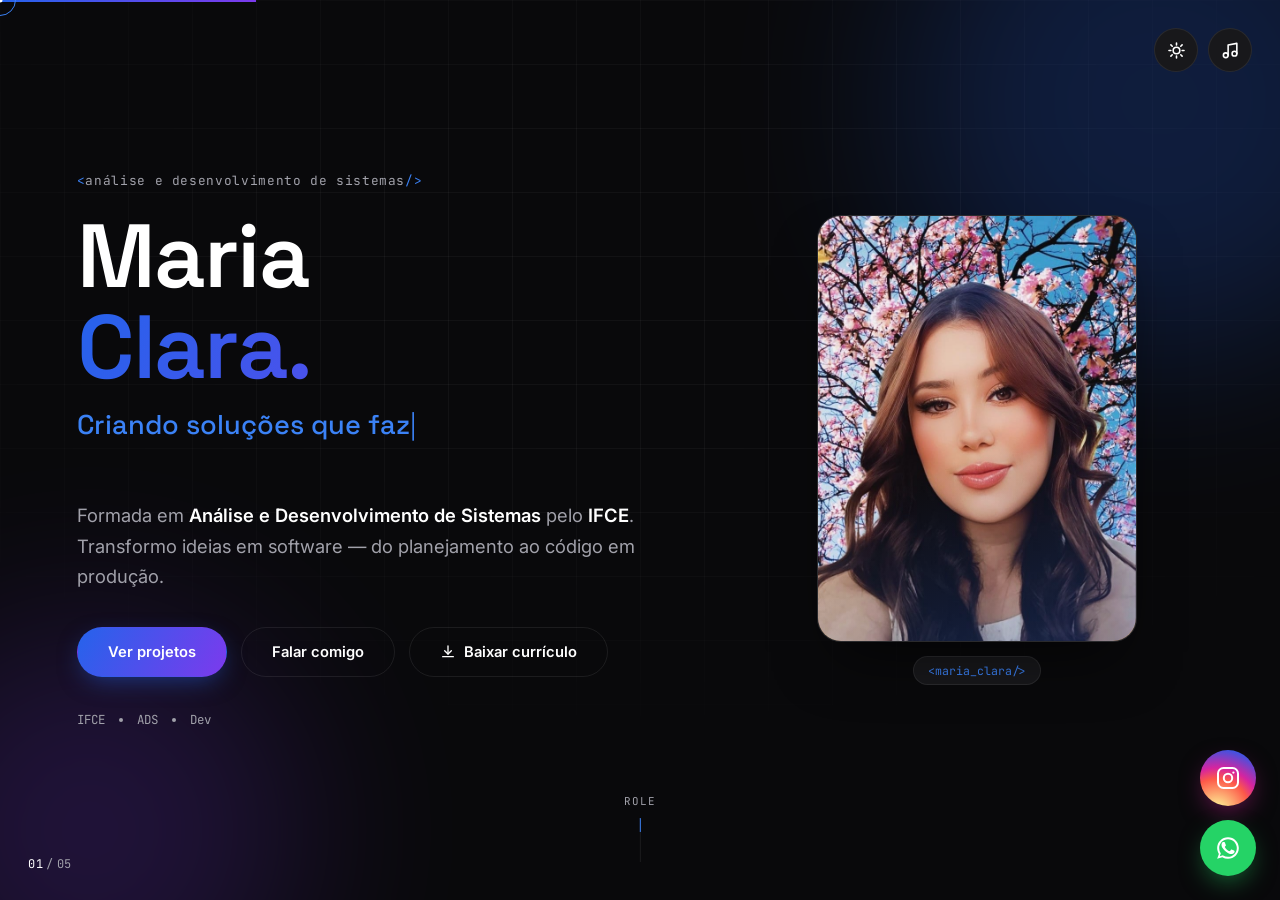
==== commit de079c81: "Meu Portfolio" ====
--- a/index.html
+++ b/index.html
@@ -105,6 +105,14 @@
           <a href="#contato" class="btn btn-ghost">
             <span>Falar comigo</span>
           </a>
+          <a href="assets/files/curriculo-maria-clara.pdf" class="btn btn-ghost" download="Curriculo-Maria-Clara-Barbosa-Lazaro.pdf">
+            <svg width="16" height="16" viewBox="0 0 24 24" fill="none" stroke="currentColor" stroke-width="2" stroke-linecap="round" stroke-linejoin="round" aria-hidden="true">
+              <path d="M12 3v12"></path>
+              <path d="M7 10l5 5 5-5"></path>
+              <path d="M4 19h16"></path>
+            </svg>
+            <span>Baixar currículo</span>
+          </a>
         </div>
 
         <div class="hero-tags reveal" style="--d:5">
--- a/css/style.css
+++ b/css/style.css
@@ -332,11 +332,12 @@
 
 .hero-actions{ display:flex; gap:14px; flex-wrap:wrap; margin-bottom:34px; position:relative; z-index:1; }
 .btn{
-  position:relative; display:inline-flex; align-items:center; justify-content:center;
+  position:relative; display:inline-flex; align-items:center; justify-content:center; gap:8px;
   padding:15px 30px; border-radius:100px; font-family:var(--f-body); font-weight:600; font-size:.92rem;
   border:1px solid transparent; transition:transform .35s var(--ease), box-shadow .35s var(--ease), border-color .3s var(--ease), background .3s var(--ease);
   overflow:hidden;
 }
+.btn svg{ flex-shrink:0; }
 .btn-primary{ background:var(--grad); color:#fff; box-shadow:0 8px 24px -6px rgba(37,99,235,.5); }
 .btn-primary:hover{ transform:translateY(-2px); box-shadow:0 12px 30px -6px rgba(124,58,237,.6); }
 .btn-ghost{ background:transparent; color:var(--text); border-color:var(--line); }
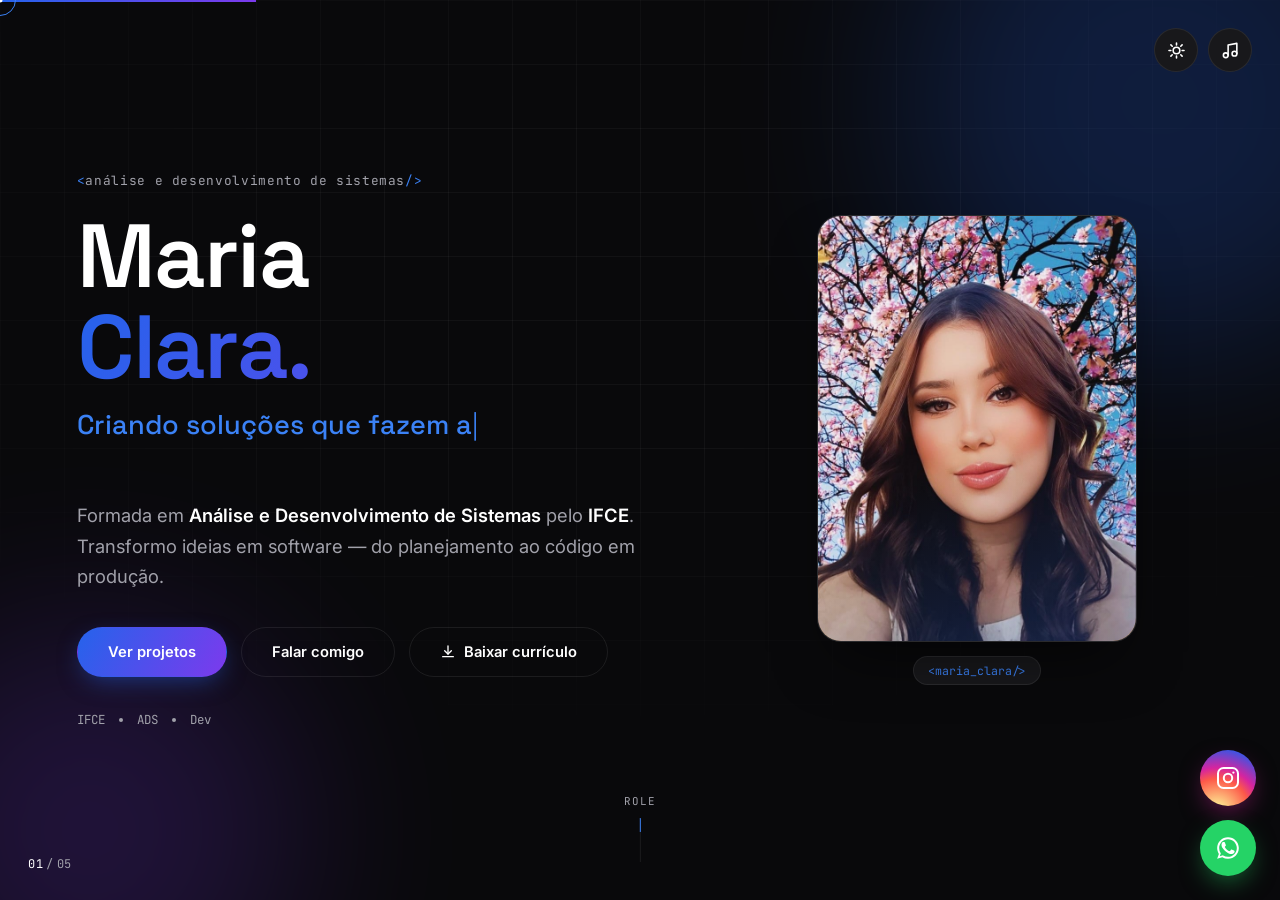
==== commit ac372884: "Meu Portfolio" ====
--- a/index.html
+++ b/index.html
@@ -220,11 +220,15 @@
         <button class="filter-btn active" data-filter="todos">Todos</button>
         <button class="filter-btn" data-filter="sites">Sites</button>
         <button class="filter-btn" data-filter="sistemas">Sistemas</button>
+        <button class="filter-btn" data-filter="jogos">Jogos</button>
+        <button class="filter-btn" data-filter="apps">Aplicativos</button>
       </div>
 
       <div class="projects-track" id="projectsTrack">
         <!-- populated by JS -->
       </div>
+
+      <p class="projects-empty" id="projectsEmpty">Novos projetos chegando em breve por aqui. 👀</p>
 
       <div class="track-hint reveal" aria-hidden="true">
         <span>arraste</span>
--- a/css/style.css
+++ b/css/style.css
@@ -430,6 +430,11 @@
   display:flex; gap:20px; overflow-x:auto; padding:8px 4px 24px; scroll-snap-type:x proximity;
   scrollbar-width:thin;
 }
+.projects-empty{
+  display:none; text-align:center; font-family:var(--f-mono); font-size:.85rem;
+  color:var(--text-dim); padding:40px 20px; border:1px dashed var(--line); border-radius:16px;
+}
+.projects-empty.visible{ display:block; }
 .project-card{
   scroll-snap-align:start; flex:0 0 clamp(280px,72vw,380px);
   background:var(--surface); border:1px solid var(--line); border-radius:20px; overflow:hidden;
